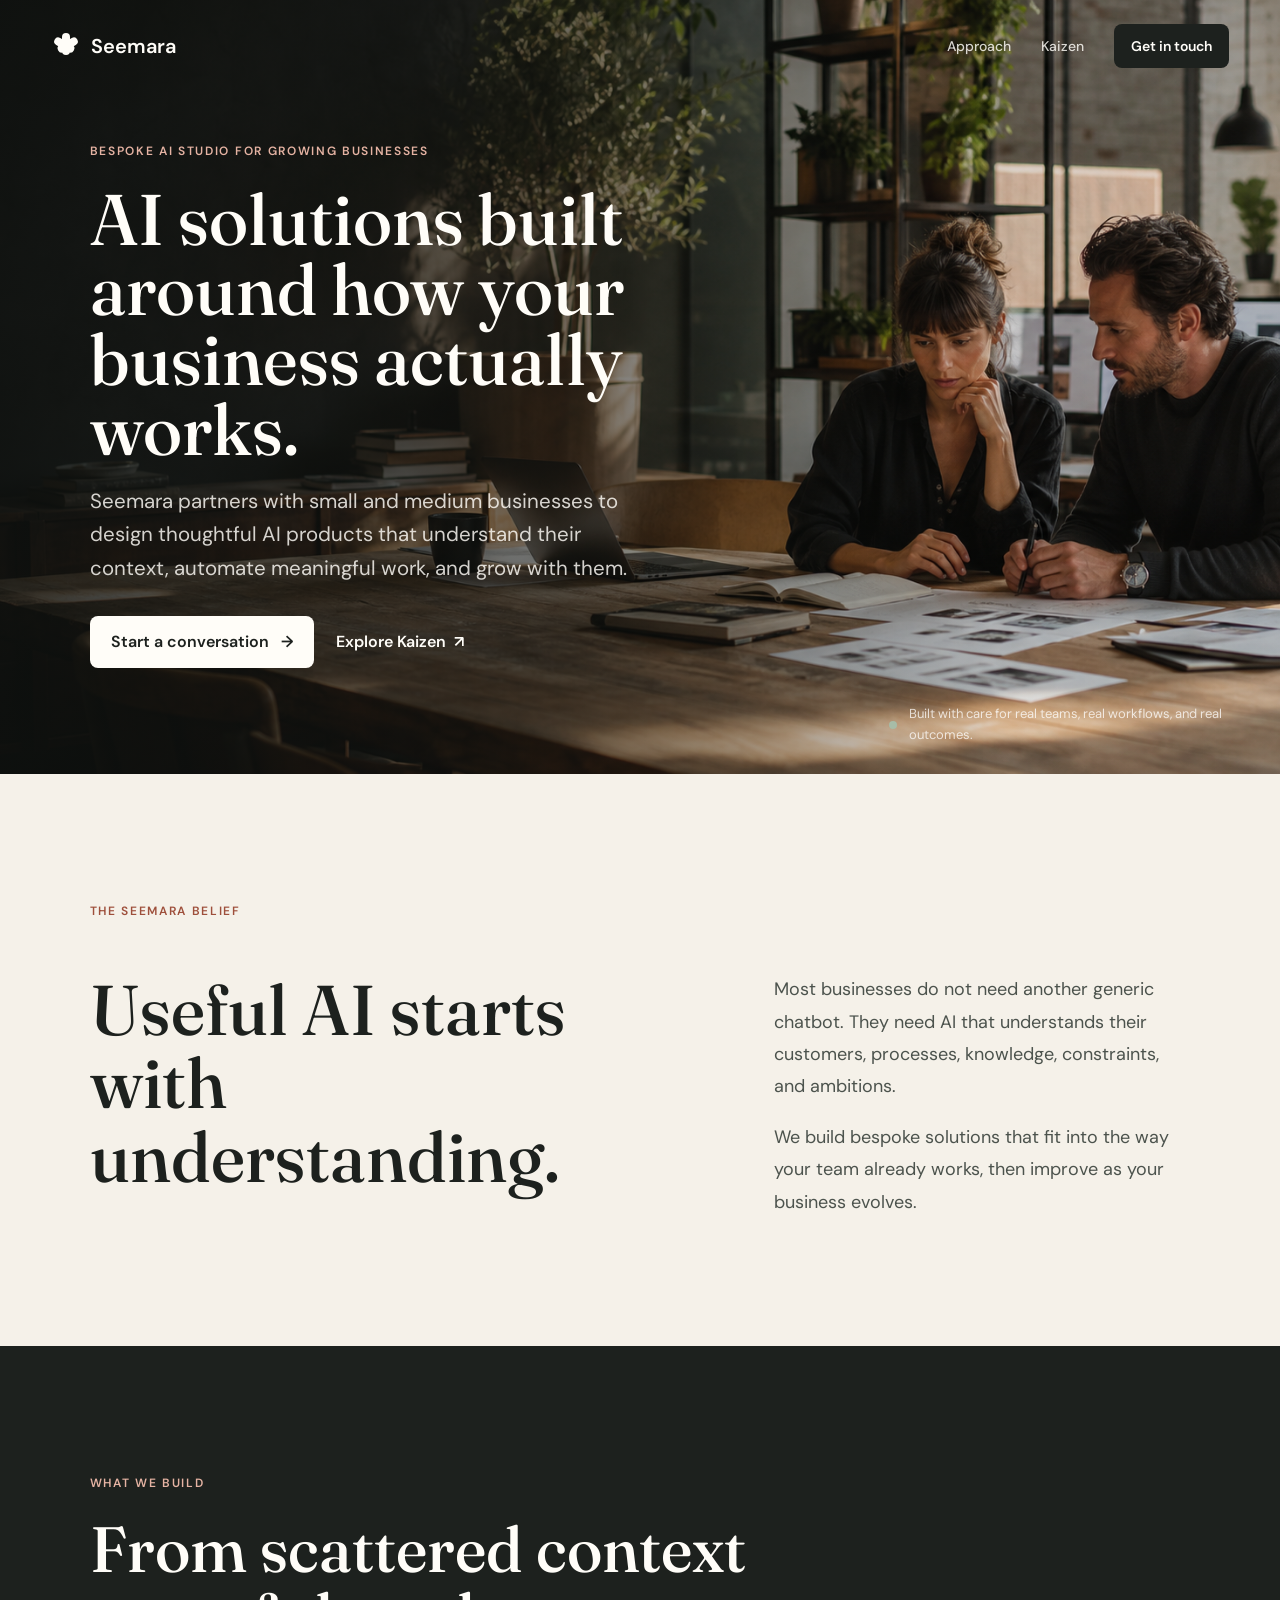
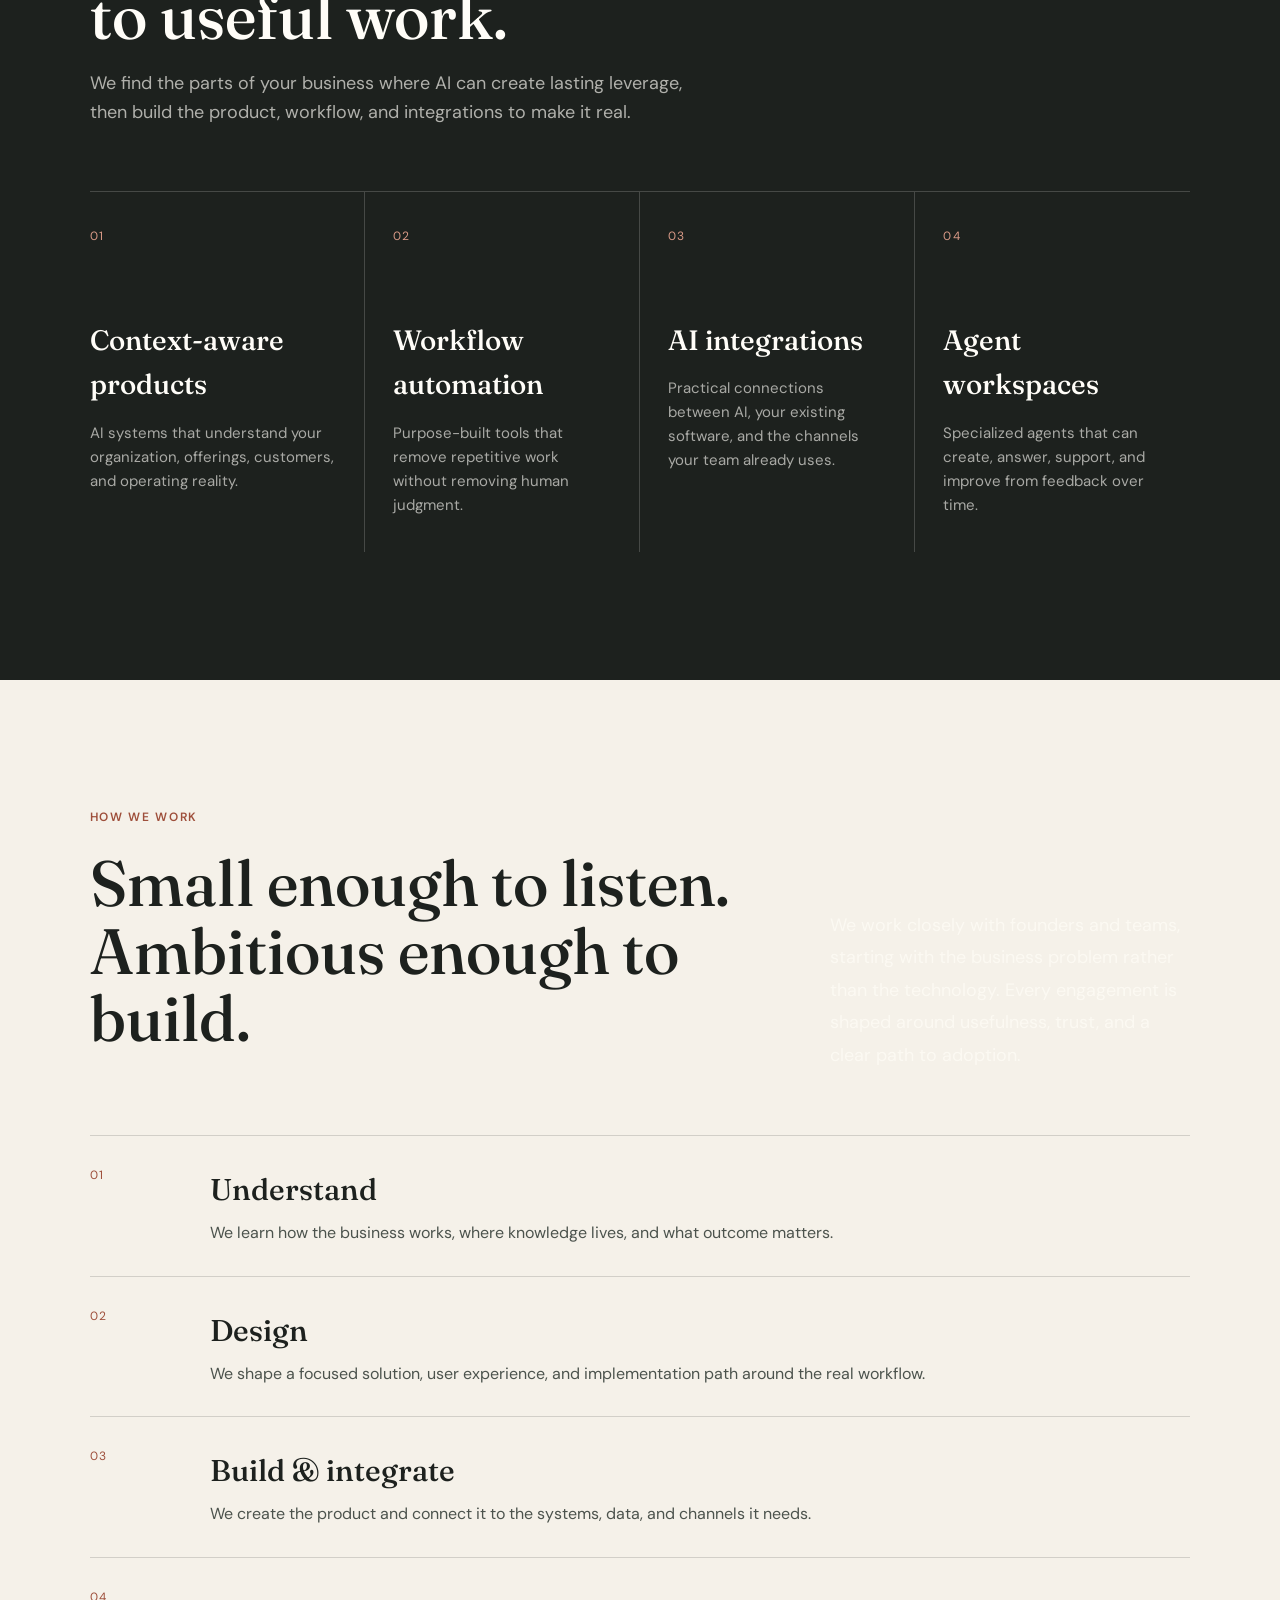
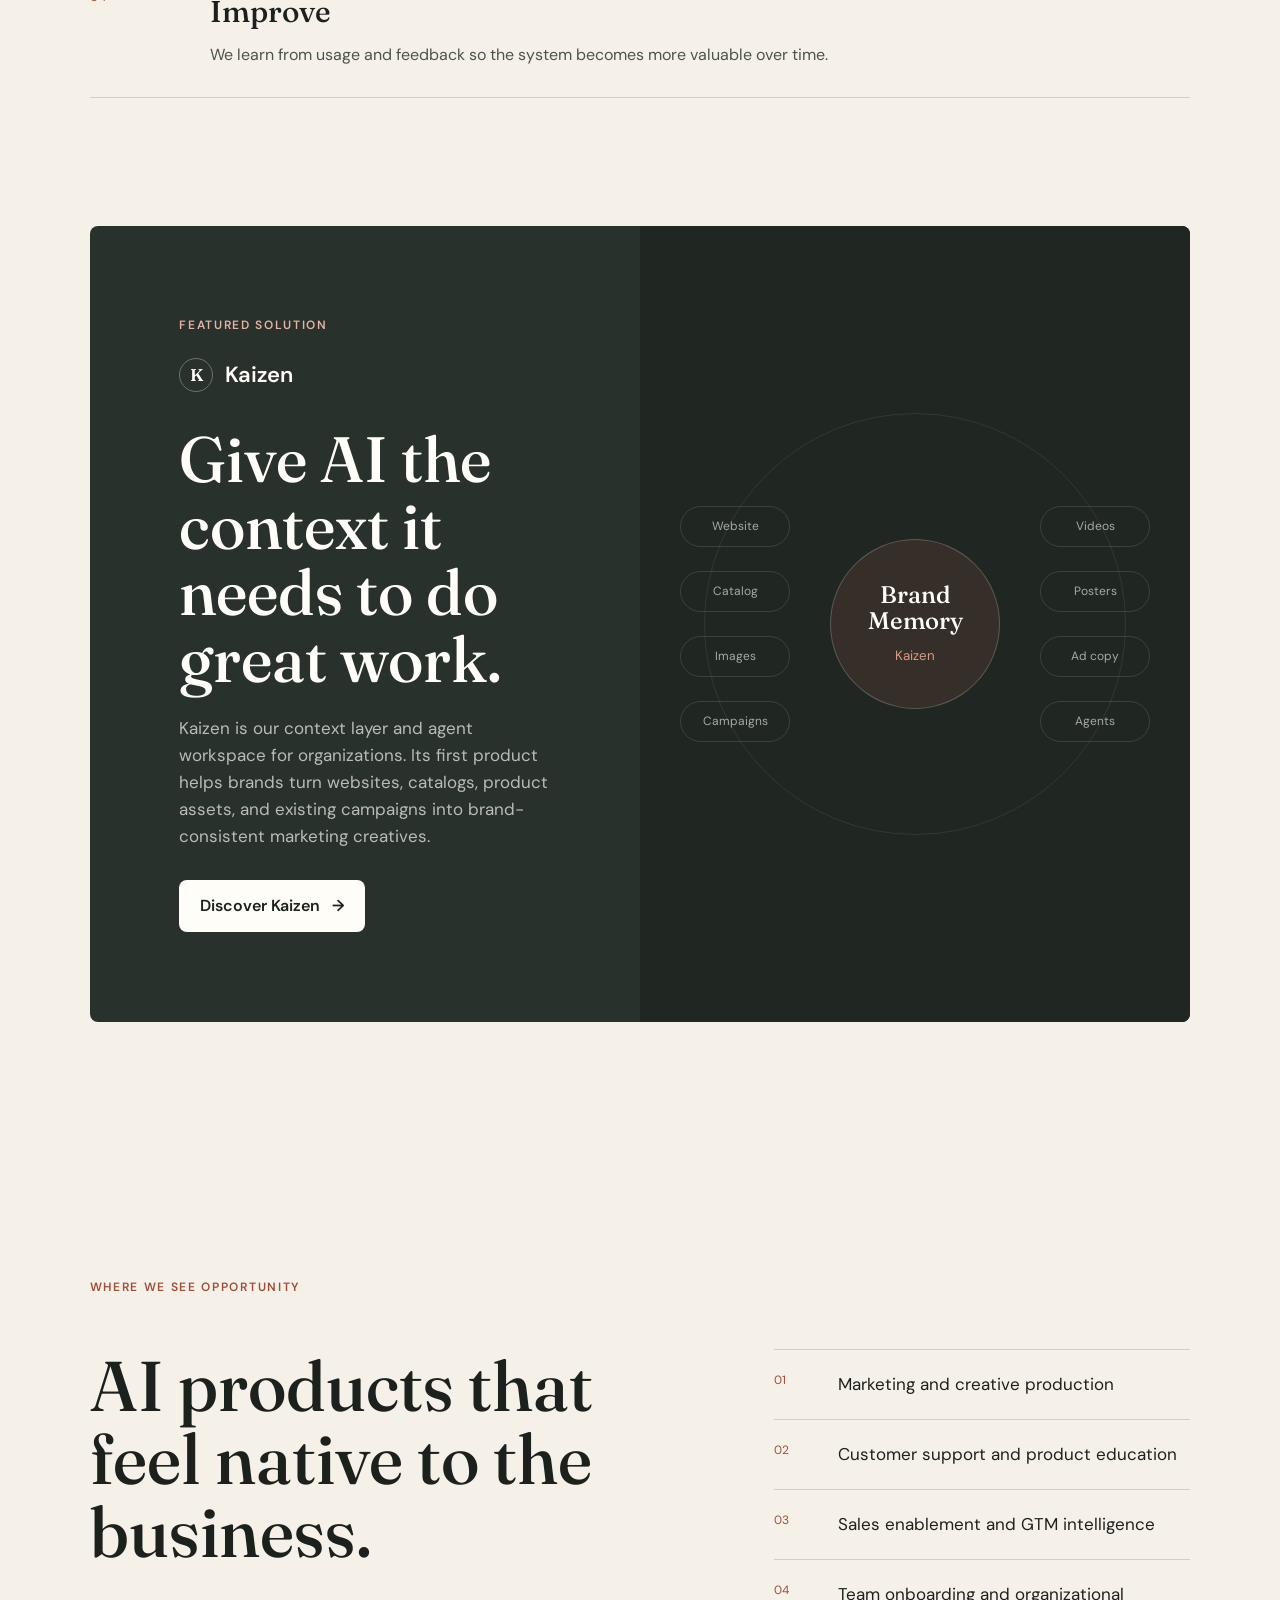
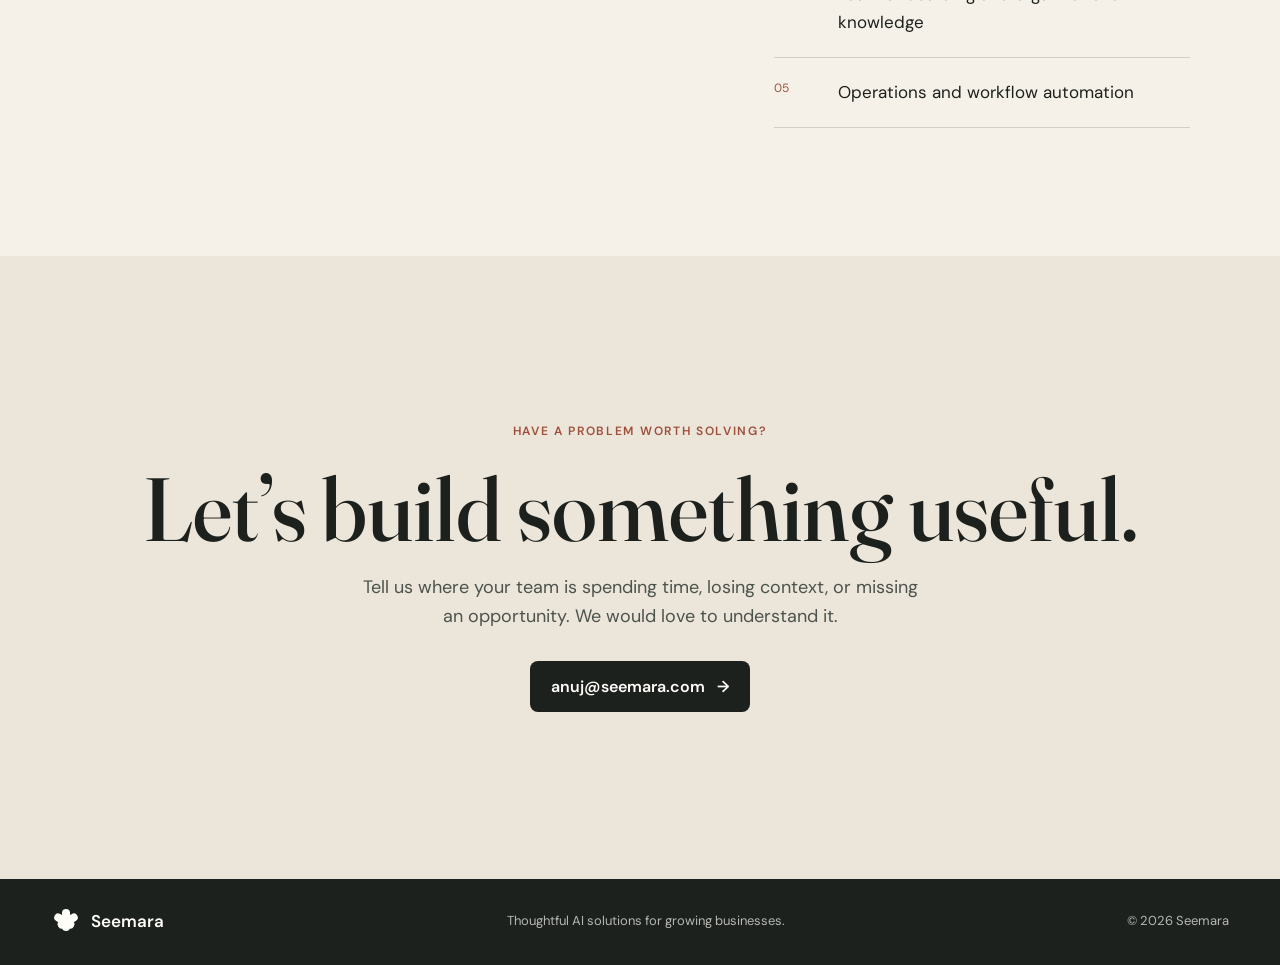
==== index.html @ bdb12396 "Launch Seemara marketing website" ====
<!doctype html>
<html lang="en">
  <head>
    <meta charset="UTF-8" />
    <meta name="viewport" content="width=device-width, initial-scale=1.0" />
    <meta name="description" content="Seemara builds bespoke AI solutions for small and medium businesses, designed around how your business actually works." />
    <title>Seemara | Bespoke AI solutions for growing businesses</title>
    <link rel="preconnect" href="https://fonts.googleapis.com" />
    <link rel="preconnect" href="https://fonts.gstatic.com" crossorigin />
    <link href="https://fonts.googleapis.com/css2?family=DM+Sans:opsz,wght@9..40,400;9..40,500;9..40,600&family=Fraunces:opsz,wght@9..144,500;9..144,600&display=swap" rel="stylesheet" />
    <link rel="stylesheet" href="./styles.css" />
  </head>
  <body>
    <a class="skip-link" href="#main">Skip to content</a>
    <header class="site-header">
      <a class="brand" href="./index.html" aria-label="Seemara home">
        <span class="brand-mark" aria-hidden="true"><span></span><span></span><span></span></span>
        <span>Seemara</span>
      </a>
      <nav class="nav-links" aria-label="Primary navigation">
        <a href="#approach">Approach</a>
        <a href="./kaizen.html">Kaizen</a>
        <a class="button button-small button-dark" href="mailto:anuj@seemara.com">Get in touch</a>
      </nav>
      <button class="menu-button" type="button" aria-label="Open navigation" aria-expanded="false">
        <span></span><span></span>
      </button>
    </header>

    <main id="main">
      <section class="hero hero-home">
        <img class="hero-image" src="./assets/seemara-studio-hero.png" alt="A warm creative technology studio where founders collaborate on business solutions" width="1536" height="1024" />
        <div class="hero-shade"></div>
        <div class="hero-content">
          <p class="eyebrow light">Bespoke AI studio for growing businesses</p>
          <h1>AI solutions built around how your business actually works.</h1>
          <p class="hero-copy">Seemara partners with small and medium businesses to design thoughtful AI products that understand their context, automate meaningful work, and grow with them.</p>
          <div class="hero-actions">
            <a class="button button-light" href="mailto:anuj@seemara.com">Start a conversation <span aria-hidden="true">→</span></a>
            <a class="text-link light" href="./kaizen.html">Explore Kaizen <span aria-hidden="true">↗</span></a>
          </div>
        </div>
        <div class="hero-note">
          <span class="note-dot"></span>
          Built with care for real teams, real workflows, and real outcomes.
        </div>
      </section>

      <section class="intro section">
        <div class="section-label">The Seemara belief</div>
        <div class="intro-grid">
          <h2>Useful AI starts with understanding.</h2>
          <div class="prose">
            <p>Most businesses do not need another generic chatbot. They need AI that understands their customers, processes, knowledge, constraints, and ambitions.</p>
            <p>We build bespoke solutions that fit into the way your team already works, then improve as your business evolves.</p>
          </div>
        </div>
      </section>

      <section class="dark-band section">
        <div class="section-heading">
          <p class="eyebrow light">What we build</p>
          <h2>From scattered context to useful work.</h2>
          <p>We find the parts of your business where AI can create lasting leverage, then build the product, workflow, and integrations to make it real.</p>
        </div>
        <div class="capability-grid">
          <article class="capability">
            <span class="capability-number">01</span>
            <h3>Context-aware products</h3>
            <p>AI systems that understand your organization, offerings, customers, and operating reality.</p>
          </article>
          <article class="capability">
            <span class="capability-number">02</span>
            <h3>Workflow automation</h3>
            <p>Purpose-built tools that remove repetitive work without removing human judgment.</p>
          </article>
          <article class="capability">
            <span class="capability-number">03</span>
            <h3>AI integrations</h3>
            <p>Practical connections between AI, your existing software, and the channels your team already uses.</p>
          </article>
          <article class="capability">
            <span class="capability-number">04</span>
            <h3>Agent workspaces</h3>
            <p>Specialized agents that can create, answer, support, and improve from feedback over time.</p>
          </article>
        </div>
      </section>

      <section id="approach" class="section process-section">
        <div class="section-heading split-heading">
          <div>
            <p class="eyebrow">How we work</p>
            <h2>Small enough to listen.<br />Ambitious enough to build.</h2>
          </div>
          <p>We work closely with founders and teams, starting with the business problem rather than the technology. Every engagement is shaped around usefulness, trust, and a clear path to adoption.</p>
        </div>
        <ol class="process-list">
          <li><span>01</span><div><h3>Understand</h3><p>We learn how the business works, where knowledge lives, and what outcome matters.</p></div></li>
          <li><span>02</span><div><h3>Design</h3><p>We shape a focused solution, user experience, and implementation path around the real workflow.</p></div></li>
          <li><span>03</span><div><h3>Build & integrate</h3><p>We create the product and connect it to the systems, data, and channels it needs.</p></div></li>
          <li><span>04</span><div><h3>Improve</h3><p>We learn from usage and feedback so the system becomes more valuable over time.</p></div></li>
        </ol>
      </section>

      <section class="kaizen-feature section">
        <div class="kaizen-panel">
          <div class="kaizen-copy">
            <p class="eyebrow light">Featured solution</p>
            <div class="kaizen-wordmark"><span class="kaizen-symbol">K</span> Kaizen</div>
            <h2>Give AI the context it needs to do great work.</h2>
            <p>Kaizen is our context layer and agent workspace for organizations. Its first product helps brands turn websites, catalogs, product assets, and existing campaigns into brand-consistent marketing creatives.</p>
            <a class="button button-light" href="./kaizen.html">Discover Kaizen <span aria-hidden="true">→</span></a>
          </div>
          <div class="context-visual" aria-label="Diagram showing Kaizen turning business context into useful agent outputs">
            <div class="context-column">
              <span>Website</span><span>Catalog</span><span>Images</span><span>Campaigns</span>
            </div>
            <div class="context-core"><strong>Brand<br />Memory</strong><small>Kaizen</small></div>
            <div class="context-column outputs">
              <span>Videos</span><span>Posters</span><span>Ad copy</span><span>Agents</span>
            </div>
          </div>
        </div>
      </section>

      <section class="section future-section">
        <div class="section-label">Where we see opportunity</div>
        <div class="future-grid">
          <h2>AI products that feel native to the business.</h2>
          <div class="future-list">
            <div><span>01</span><p>Marketing and creative production</p></div>
            <div><span>02</span><p>Customer support and product education</p></div>
            <div><span>03</span><p>Sales enablement and GTM intelligence</p></div>
            <div><span>04</span><p>Team onboarding and organizational knowledge</p></div>
            <div><span>05</span><p>Operations and workflow automation</p></div>
          </div>
        </div>
      </section>

      <section class="contact-section">
        <p class="eyebrow">Have a problem worth solving?</p>
        <h2>Let’s build something useful.</h2>
        <p>Tell us where your team is spending time, losing context, or missing an opportunity. We would love to understand it.</p>
        <a class="button button-dark" href="mailto:anuj@seemara.com">anuj@seemara.com <span aria-hidden="true">→</span></a>
      </section>
    </main>

    <footer class="site-footer">
      <a class="brand" href="./index.html"><span class="brand-mark" aria-hidden="true"><span></span><span></span><span></span></span><span>Seemara</span></a>
      <p>Thoughtful AI solutions for growing businesses.</p>
      <p>© <span data-year></span> Seemara</p>
    </footer>
    <script src="./script.js"></script>
  </body>
</html>
---- styles.css ----
:root {
  --ink: #1d211e;
  --ink-soft: #4c534d;
  --paper: #f5f1e9;
  --paper-deep: #ece5da;
  --white: #fffdf8;
  --terracotta: #bd674f;
  --terracotta-dark: #9e4f3b;
  --sage: #839482;
  --sage-deep: #526652;
  --line: rgba(29, 33, 30, 0.16);
  --line-light: rgba(255, 253, 248, 0.18);
  --radius: 8px;
  --serif: "Fraunces", Georgia, serif;
  --sans: "DM Sans", Arial, sans-serif;
}

* { box-sizing: border-box; }
html { scroll-behavior: smooth; }
body { margin: 0; background: var(--paper); color: var(--ink); font-family: var(--sans); font-size: 16px; line-height: 1.6; }
a { color: inherit; text-decoration: none; }
img { display: block; max-width: 100%; }
button, a { touch-action: manipulation; }
:focus-visible { outline: 3px solid var(--terracotta); outline-offset: 4px; }
.skip-link { position: fixed; left: 16px; top: -60px; z-index: 1000; background: var(--white); padding: 12px 16px; border-radius: var(--radius); }
.skip-link:focus { top: 16px; }

.site-header { position: absolute; z-index: 20; top: 0; left: 0; right: 0; display: flex; align-items: center; justify-content: space-between; padding: 24px clamp(20px, 4vw, 64px); color: var(--white); }
.kaizen-page .site-header { position: relative; color: var(--ink); }
.brand { display: inline-flex; align-items: center; gap: 10px; font-size: 20px; font-weight: 600; letter-spacing: 0; }
.brand-mark { position: relative; display: inline-flex; width: 30px; height: 30px; align-items: center; justify-content: center; }
.brand-mark span { position: absolute; width: 8px; height: 22px; border-radius: 8px; background: currentColor; transform-origin: center; }
.brand-mark span:nth-child(1) { transform: rotate(0deg) translateY(-2px); }
.brand-mark span:nth-child(2) { transform: rotate(60deg) translateY(-2px); }
.brand-mark span:nth-child(3) { transform: rotate(-60deg) translateY(-2px); }
.nav-links { display: flex; align-items: center; gap: 30px; font-size: 14px; font-weight: 500; }
.nav-links > a:not(.button) { opacity: 0.82; transition: opacity 180ms ease; }
.nav-links > a:not(.button):hover, .nav-links .active { opacity: 1; }
.menu-button { display: none; width: 48px; height: 48px; border: 1px solid currentColor; background: transparent; color: inherit; border-radius: 50%; cursor: pointer; }
.menu-button span { display: block; width: 18px; height: 1px; margin: 5px auto; background: currentColor; }

.button { display: inline-flex; min-height: 48px; align-items: center; justify-content: center; gap: 12px; padding: 12px 20px; border: 1px solid transparent; border-radius: var(--radius); font-weight: 600; transition: transform 180ms ease, background 180ms ease, color 180ms ease; }
.button:hover { transform: translateY(-2px); }
.button-small { min-height: 44px; padding: 9px 16px; }
.button-dark { background: var(--ink); color: var(--white); }
.button-dark:hover { background: var(--terracotta-dark); }
.button-light { background: var(--white); color: var(--ink); }
.button-light:hover { background: var(--paper-deep); }
.text-link { display: inline-flex; min-height: 44px; align-items: center; gap: 8px; font-weight: 600; }
.text-link.light { color: var(--white); }

.hero { position: relative; min-height: 86dvh; overflow: hidden; color: var(--white); }
.hero-image, .hero-shade { position: absolute; inset: 0; width: 100%; height: 100%; object-fit: cover; }
.hero-shade { background: linear-gradient(90deg, rgba(14, 17, 15, 0.82) 0%, rgba(14, 17, 15, 0.56) 44%, rgba(14, 17, 15, 0.12) 78%); }
.hero-content { position: relative; z-index: 2; display: flex; min-height: 86dvh; max-width: 720px; flex-direction: column; justify-content: center; padding: 108px clamp(20px, 7vw, 112px) 72px; }
.eyebrow { margin: 0 0 22px; color: var(--terracotta-dark); font-size: 12px; font-weight: 600; letter-spacing: 0.14em; text-transform: uppercase; }
.eyebrow.light { color: #e5b3a3; }
h1, h2, h3, p { margin-top: 0; }
h1, h2 { font-family: var(--serif); font-weight: 500; letter-spacing: 0; }
.hero h1 { max-width: 660px; margin-bottom: 20px; font-size: clamp(52px, 5.6vw, 74px); line-height: 0.98; }
.hero-copy { max-width: 620px; margin-bottom: 30px; color: rgba(255, 253, 248, 0.82); font-size: clamp(17px, 1.6vw, 21px); line-height: 1.65; }
.hero-actions { display: flex; flex-wrap: wrap; align-items: center; gap: 22px; }
.hero-note { position: absolute; z-index: 3; right: clamp(20px, 4vw, 64px); bottom: 28px; display: flex; max-width: 340px; align-items: center; gap: 12px; color: rgba(255,255,255,.75); font-size: 13px; }
.note-dot { width: 8px; height: 8px; flex: 0 0 8px; border-radius: 50%; background: #a7bca7; }

.section { padding: clamp(80px, 10vw, 150px) clamp(20px, 7vw, 112px); }
.section-label { margin-bottom: 52px; color: var(--terracotta-dark); font-size: 12px; font-weight: 600; letter-spacing: .14em; text-transform: uppercase; }
.intro-grid, .problem-grid, .future-grid, .outputs-grid { display: grid; grid-template-columns: minmax(0, 1.05fr) minmax(320px, .75fr); gap: clamp(48px, 8vw, 140px); }
.intro h2, .problem-grid h2, .future-grid h2, .outputs-grid h2 { margin-bottom: 0; font-size: clamp(42px, 5.5vw, 78px); line-height: 1.04; }
.prose { max-width: 570px; color: var(--ink-soft); font-size: 18px; line-height: 1.8; }
.prose p:last-child { margin-bottom: 0; }

.dark-band { background: var(--ink); color: var(--white); }
.section-heading { max-width: 720px; margin-bottom: 64px; }
.section-heading h2 { margin-bottom: 20px; font-size: clamp(42px, 5vw, 72px); line-height: 1.05; }
.section-heading > p:last-child { max-width: 620px; color: rgba(255,253,248,.65); font-size: 18px; }
.capability-grid { display: grid; grid-template-columns: repeat(4, 1fr); border-top: 1px solid var(--line-light); }
.capability { min-height: 260px; padding: 30px 28px 20px 0; border-right: 1px solid var(--line-light); }
.capability:not(:first-child) { padding-left: 28px; }
.capability:last-child { border-right: 0; }
.capability-number, .card-label { color: #d99a87; font-size: 12px; letter-spacing: .12em; }
.capability h3 { margin: 70px 0 14px; font-family: var(--serif); font-size: 28px; font-weight: 500; }
.capability p { color: rgba(255,253,248,.62); font-size: 15px; }

.split-heading { display: grid; max-width: none; grid-template-columns: 1.1fr .6fr; gap: 80px; align-items: end; }
.split-heading > p { margin: 0; color: var(--ink-soft); font-size: 17px; line-height: 1.8; }
.process-list { margin: 0; padding: 0; list-style: none; border-top: 1px solid var(--line); }
.process-list li { display: grid; grid-template-columns: 100px 1fr; gap: 20px; padding: 30px 0; border-bottom: 1px solid var(--line); }
.process-list li > span { color: var(--terracotta-dark); font-size: 12px; letter-spacing: .12em; }
.process-list h3 { margin-bottom: 6px; font-family: var(--serif); font-size: 30px; font-weight: 500; }
.process-list p { margin: 0; color: var(--ink-soft); }

.kaizen-feature { padding-top: 0; }
.kaizen-panel { display: grid; min-height: 620px; grid-template-columns: 1fr 1fr; overflow: hidden; border-radius: var(--radius); background: #29312d; color: var(--white); }
.kaizen-copy { display: flex; flex-direction: column; align-items: flex-start; justify-content: center; padding: clamp(44px, 7vw, 100px); }
.kaizen-wordmark { display: flex; align-items: center; gap: 12px; margin-bottom: 34px; font-size: 22px; font-weight: 600; }
.kaizen-symbol { display: inline-flex; width: 34px; height: 34px; align-items: center; justify-content: center; border: 1px solid rgba(255,255,255,.3); border-radius: 50%; font-family: var(--serif); font-size: 17px; }
.kaizen-symbol.large { width: 66px; height: 66px; border-color: rgba(29,33,30,.25); font-size: 32px; }
.kaizen-copy h2 { margin-bottom: 22px; font-size: clamp(42px, 5vw, 70px); line-height: 1.04; }
.kaizen-copy p:not(.eyebrow) { margin-bottom: 30px; color: rgba(255,253,248,.68); font-size: 17px; }
.context-visual { position: relative; display: flex; align-items: center; justify-content: space-evenly; overflow: hidden; background: #202723; }
.context-visual::before { position: absolute; width: 420px; height: 420px; border: 1px solid rgba(255,255,255,.08); border-radius: 50%; content: ""; }
.context-column { z-index: 1; display: grid; gap: 24px; }
.context-column span { min-width: 110px; padding: 10px 14px; border: 1px solid rgba(255,255,255,.12); border-radius: 999px; color: rgba(255,255,255,.6); font-size: 12px; text-align: center; }
.context-core { z-index: 1; display: flex; width: 170px; height: 170px; flex-direction: column; align-items: center; justify-content: center; border: 1px solid rgba(255,255,255,.2); border-radius: 50%; background: rgba(189,103,79,.14); text-align: center; }
.context-core strong { font-family: var(--serif); font-size: 24px; font-weight: 500; line-height: 1.1; }
.context-core small { margin-top: 10px; color: #d99a87; }

.future-list { border-top: 1px solid var(--line); }
.future-list div { display: grid; grid-template-columns: 50px 1fr; gap: 14px; padding: 21px 0; border-bottom: 1px solid var(--line); }
.future-list span { color: var(--terracotta-dark); font-size: 12px; }
.future-list p { margin: 0; font-size: 17px; }
.contact-section { padding: clamp(100px, 13vw, 190px) 20px; background: var(--paper-deep); text-align: center; }
.contact-section h2 { margin-bottom: 20px; font-size: clamp(48px, 7vw, 96px); line-height: 1; }
.contact-section p:not(.eyebrow) { max-width: 560px; margin: 0 auto 30px; color: var(--ink-soft); font-size: 18px; }
.site-footer { display: flex; align-items: center; justify-content: space-between; gap: 20px; padding: 28px clamp(20px, 4vw, 64px); background: var(--ink); color: rgba(255,253,248,.68); font-size: 13px; }
.site-footer p { margin: 0; }
.site-footer .brand { color: var(--white); font-size: 17px; }

.kaizen-hero { display: grid; min-height: 650px; grid-template-columns: 1fr 1fr; align-items: center; gap: 50px; padding-top: 58px; padding-bottom: 78px; }
.kaizen-hero-copy { max-width: 700px; }
.kaizen-title { display: flex; align-items: center; gap: 18px; margin-bottom: 30px; }
.kaizen-title h1 { margin: 0; color: var(--ink); font-family: var(--sans); font-size: 26px; font-weight: 600; }
.kaizen-hero h2 { margin-bottom: 24px; font-size: clamp(54px, 5.5vw, 78px); line-height: .98; }
.kaizen-hero-copy > p:not(.eyebrow) { max-width: 620px; margin-bottom: 30px; color: var(--ink-soft); font-size: 19px; line-height: 1.75; }
.memory-stage { position: relative; min-height: 500px; border: 1px solid var(--line); border-radius: 50%; }
.memory-stage::before, .memory-stage::after { position: absolute; inset: 14%; border: 1px solid var(--line); border-radius: 50%; content: ""; }
.memory-stage::after { inset: 31%; }
.memory-center { position: absolute; z-index: 2; top: 50%; left: 50%; display: flex; width: 190px; height: 190px; flex-direction: column; align-items: center; justify-content: center; gap: 14px; border-radius: 50%; background: var(--ink); color: var(--white); text-align: center; transform: translate(-50%, -50%); }
.memory-center .kaizen-symbol { border-color: rgba(255,255,255,.3); }
.memory-center strong { font-family: var(--serif); font-size: 25px; font-weight: 500; line-height: 1.1; }
.memory-node { position: absolute; z-index: 3; padding: 9px 14px; border: 1px solid var(--line); border-radius: 999px; background: var(--paper); color: var(--ink-soft); font-size: 13px; }
.node-one { top: 8%; left: 42%; }.node-two { top: 25%; right: 5%; }.node-three { right: 8%; bottom: 22%; }.node-four { bottom: 7%; left: 40%; }.node-five { bottom: 23%; left: 3%; }.node-six { top: 25%; left: 5%; }
.problem-band, .mac-section { background: var(--ink); color: var(--white); }
.light-prose { color: rgba(255,253,248,.67); }
.memory-section .section-heading > p:last-child { color: var(--ink-soft); }
.input-marquee { display: flex; flex-wrap: wrap; gap: 10px; margin-bottom: 48px; }
.input-marquee span, .beyond-list span { padding: 9px 14px; border: 1px solid var(--line); border-radius: 999px; color: var(--ink-soft); font-size: 13px; }
.memory-grid { display: grid; grid-template-columns: repeat(3, 1fr); gap: 16px; }
.memory-grid article { min-height: 310px; padding: 32px; border: 1px solid var(--line); border-radius: var(--radius); background: var(--white); }
.memory-grid h3 { margin: 100px 0 14px; font-family: var(--serif); font-size: 32px; font-weight: 500; }
.memory-grid p { color: var(--ink-soft); }
.mac-heading { max-width: 820px; margin-bottom: 70px; }
.mac-heading h2 { margin-bottom: 22px; font-size: clamp(48px, 6vw, 86px); line-height: 1; }
.mac-heading > p:last-child { max-width: 650px; color: rgba(255,253,248,.65); font-size: 18px; }
.mac-flow { display: grid; grid-template-columns: repeat(4, 1fr); border-top: 1px solid var(--line-light); }
.mac-flow > div { min-height: 260px; padding: 28px 26px 10px 0; border-right: 1px solid var(--line-light); }
.mac-flow > div:not(:first-child) { padding-left: 26px; }
.mac-flow > div:last-child { border-right: 0; }
.mac-flow span { color: #d99a87; font-size: 12px; }
.mac-flow strong { display: block; margin: 72px 0 12px; font-family: var(--serif); font-size: 27px; font-weight: 500; line-height: 1.1; }
.mac-flow p { color: rgba(255,253,248,.58); font-size: 14px; }
.output-list { border-top: 1px solid var(--line); }
.output-list div { display: flex; justify-content: space-between; gap: 20px; padding: 22px 0; border-bottom: 1px solid var(--line); }
.output-list span { font-size: 17px; }
.output-list small { color: var(--ink-soft); text-align: right; }
.beyond-section { text-align: center; }
.beyond-section h2 { margin-bottom: 24px; font-size: clamp(52px, 7vw, 94px); line-height: .98; }
.beyond-section > p:not(.eyebrow) { max-width: 680px; margin: 0 auto 34px; color: var(--ink-soft); font-size: 18px; }
.beyond-list { display: flex; flex-wrap: wrap; justify-content: center; gap: 10px; }

@media (max-width: 900px) {
  .nav-links { display: none; position: absolute; top: 78px; left: 20px; right: 20px; flex-direction: column; align-items: stretch; gap: 6px; padding: 16px; border-radius: var(--radius); background: var(--white); color: var(--ink); box-shadow: 0 18px 50px rgba(0,0,0,.18); }
  .nav-links.open { display: flex; }
  .nav-links a { min-height: 48px; padding: 12px; }
  .menu-button { display: block; }
  .intro-grid, .problem-grid, .future-grid, .outputs-grid, .split-heading, .kaizen-panel, .kaizen-hero { grid-template-columns: 1fr; }
  .capability-grid, .mac-flow { grid-template-columns: repeat(2, 1fr); }
  .capability:nth-child(2), .mac-flow > div:nth-child(2) { border-right: 0; }
  .capability:nth-child(-n+2), .mac-flow > div:nth-child(-n+2) { border-bottom: 1px solid var(--line-light); }
  .memory-grid { grid-template-columns: 1fr; }
  .memory-grid article { min-height: 240px; }
  .memory-grid h3 { margin-top: 60px; }
  .memory-stage { min-height: 480px; }
  .site-footer { flex-wrap: wrap; }
}

@media (max-width: 620px) {
  .site-header { padding: 18px 20px; }
  .hero, .hero-content { min-height: 88dvh; }
  .hero-content { padding: 120px 20px 120px; }
  .hero h1 { font-size: 52px; }
  .hero-shade { background: linear-gradient(90deg, rgba(14,17,15,.88), rgba(14,17,15,.52)); }
  .hero-note { left: 20px; right: 20px; }
  .section { padding: 76px 20px; }
  .section-label { margin-bottom: 34px; }
  .intro h2, .problem-grid h2, .future-grid h2, .outputs-grid h2, .section-heading h2 { font-size: 42px; }
  .capability-grid, .mac-flow { grid-template-columns: 1fr; }
  .capability, .capability:not(:first-child), .mac-flow > div, .mac-flow > div:not(:first-child) { min-height: auto; padding: 26px 0; border-right: 0; border-bottom: 1px solid var(--line-light); }
  .capability h3, .mac-flow strong { margin-top: 42px; }
  .kaizen-feature { padding-top: 0; }
  .kaizen-panel { min-height: 0; }
  .kaizen-copy { padding: 44px 24px; }
  .context-visual { min-height: 420px; }
  .context-core { width: 135px; height: 135px; }
  .context-column span { min-width: 82px; padding: 8px; font-size: 11px; }
  .site-footer { display: grid; }
  .kaizen-hero { padding-top: 70px; }
  .kaizen-hero h2 { font-size: 54px; }
  .memory-stage { min-height: 360px; }
  .memory-center { width: 150px; height: 150px; }
  .memory-center strong { font-size: 21px; }
  .memory-node { padding: 7px 10px; font-size: 11px; }
  .node-one { top: 5%; }.node-two { right: 0; }.node-three { right: 0; }.node-five { left: 0; }.node-six { left: 0; }
  .output-list div { flex-direction: column; gap: 4px; }
  .output-list small { text-align: left; }
}

@media (prefers-reduced-motion: reduce) {
  html { scroll-behavior: auto; }
  *, *::before, *::after { transition-duration: 0.01ms !important; animation-duration: 0.01ms !important; }
}
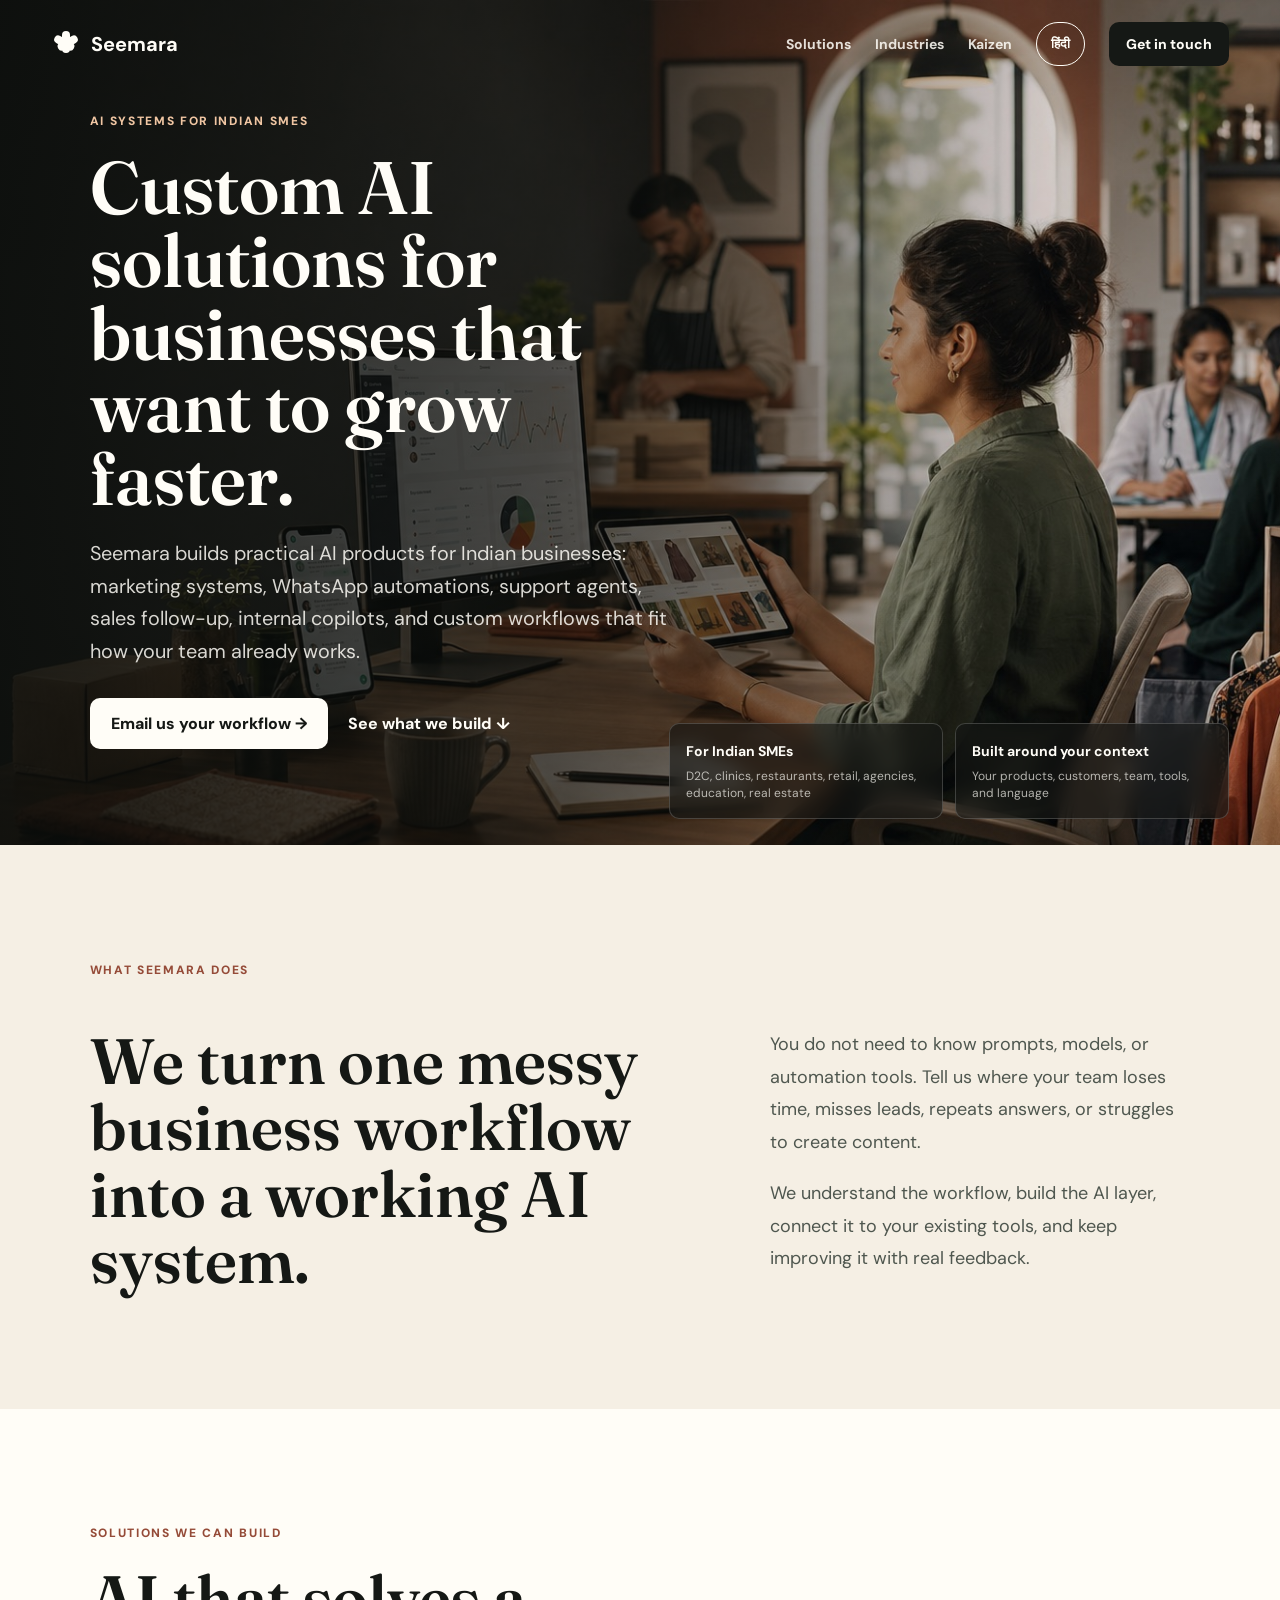
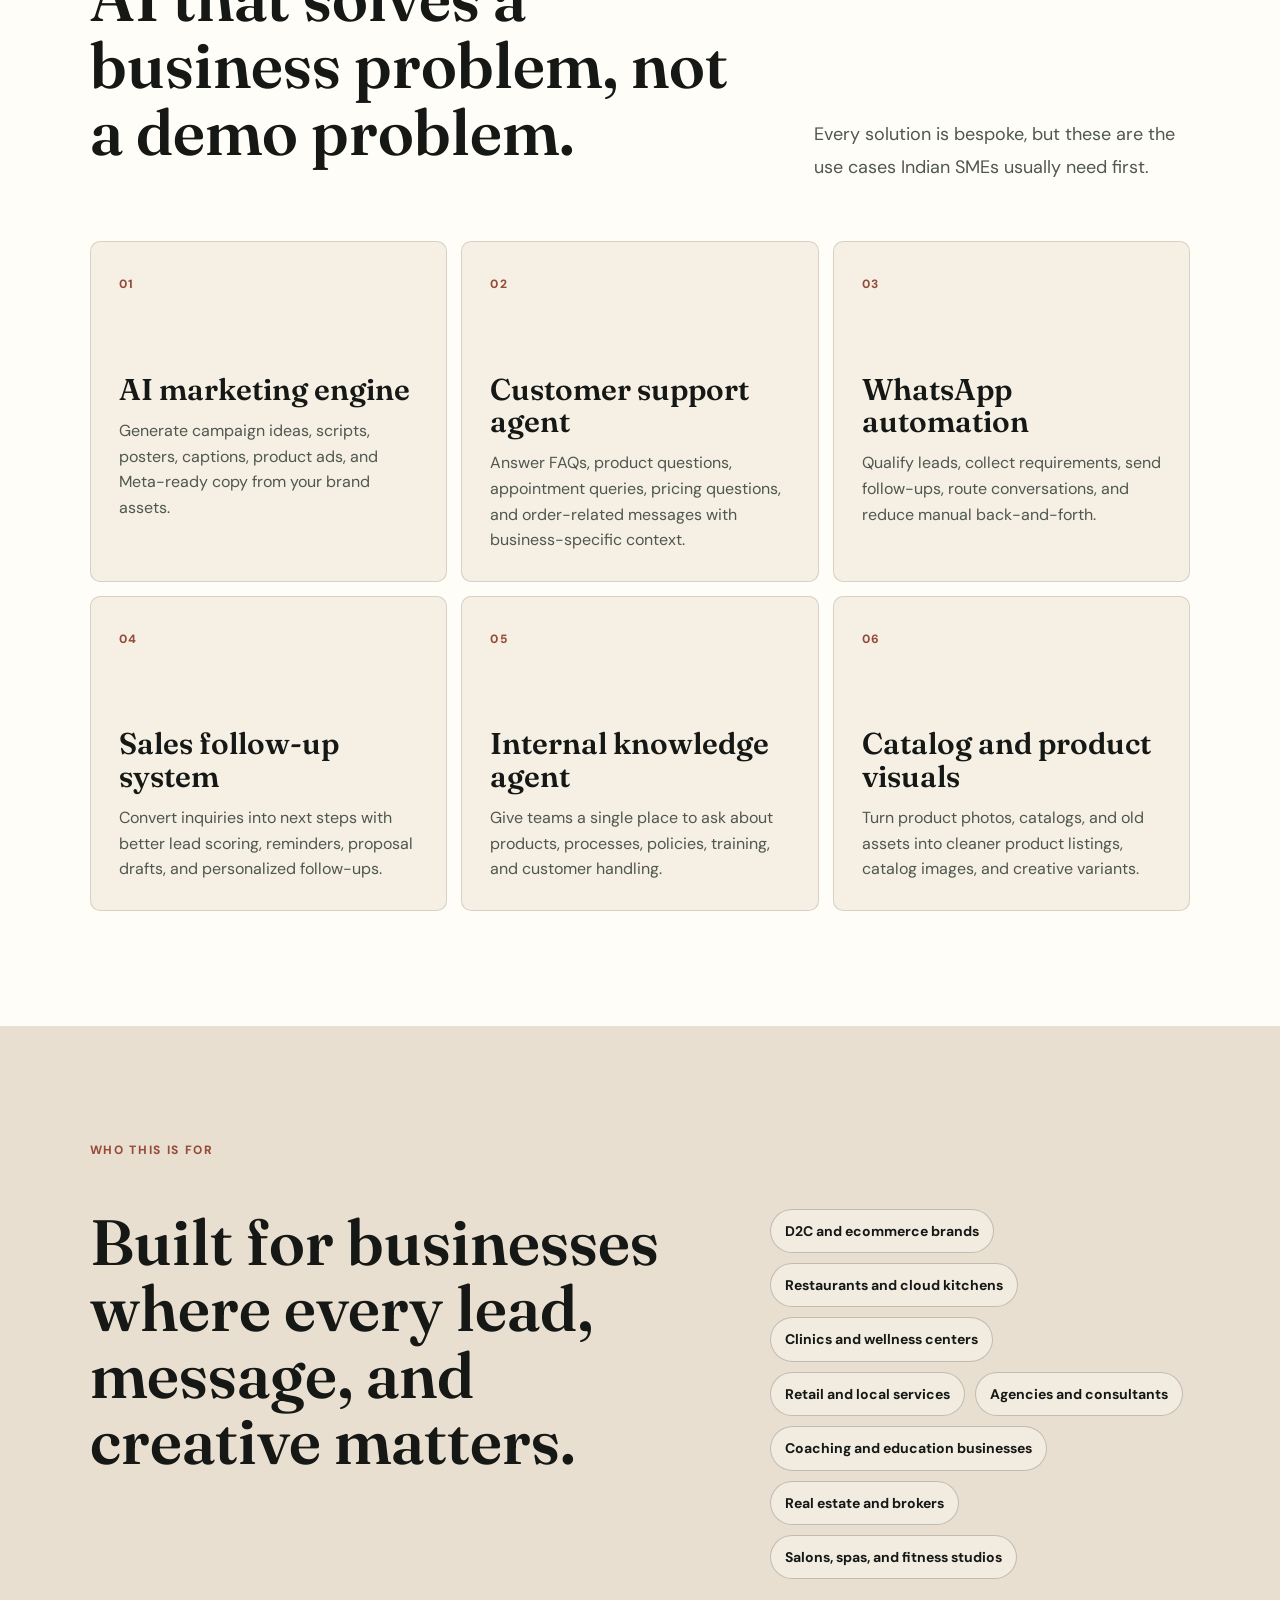
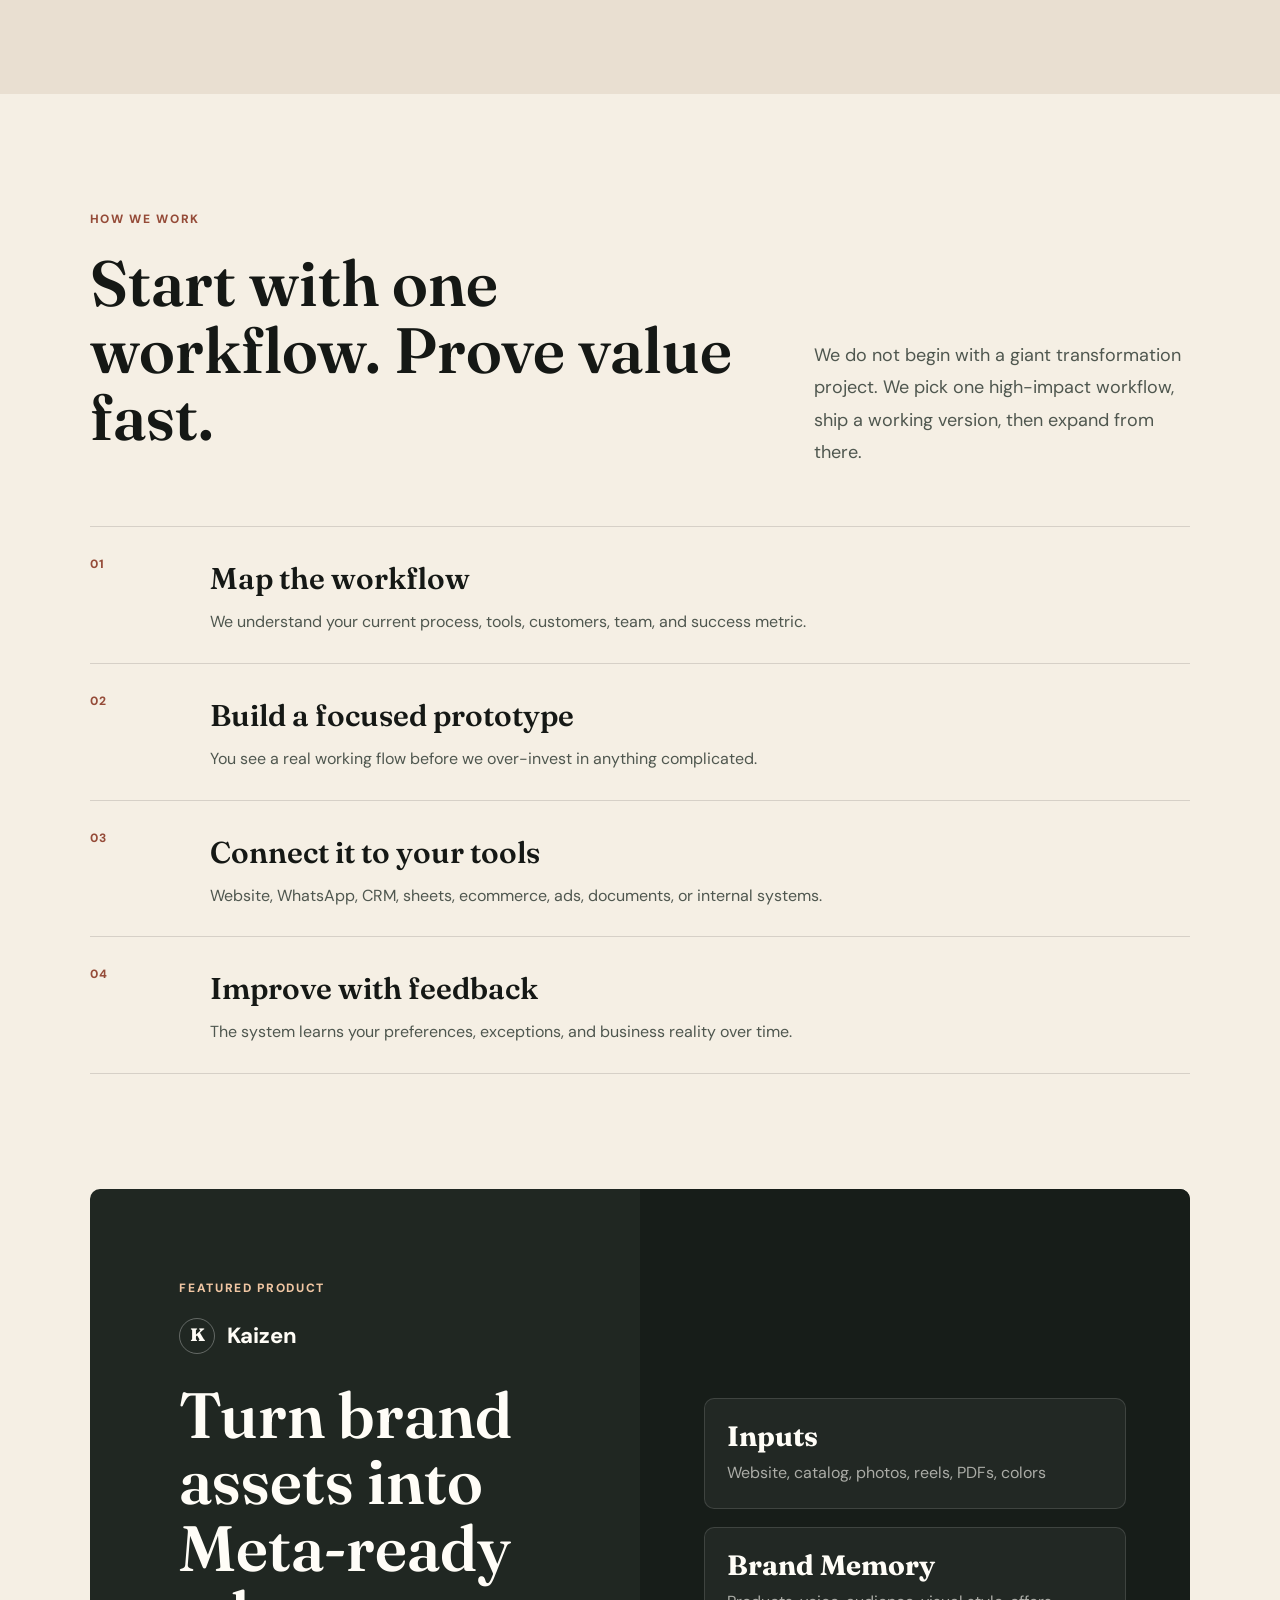
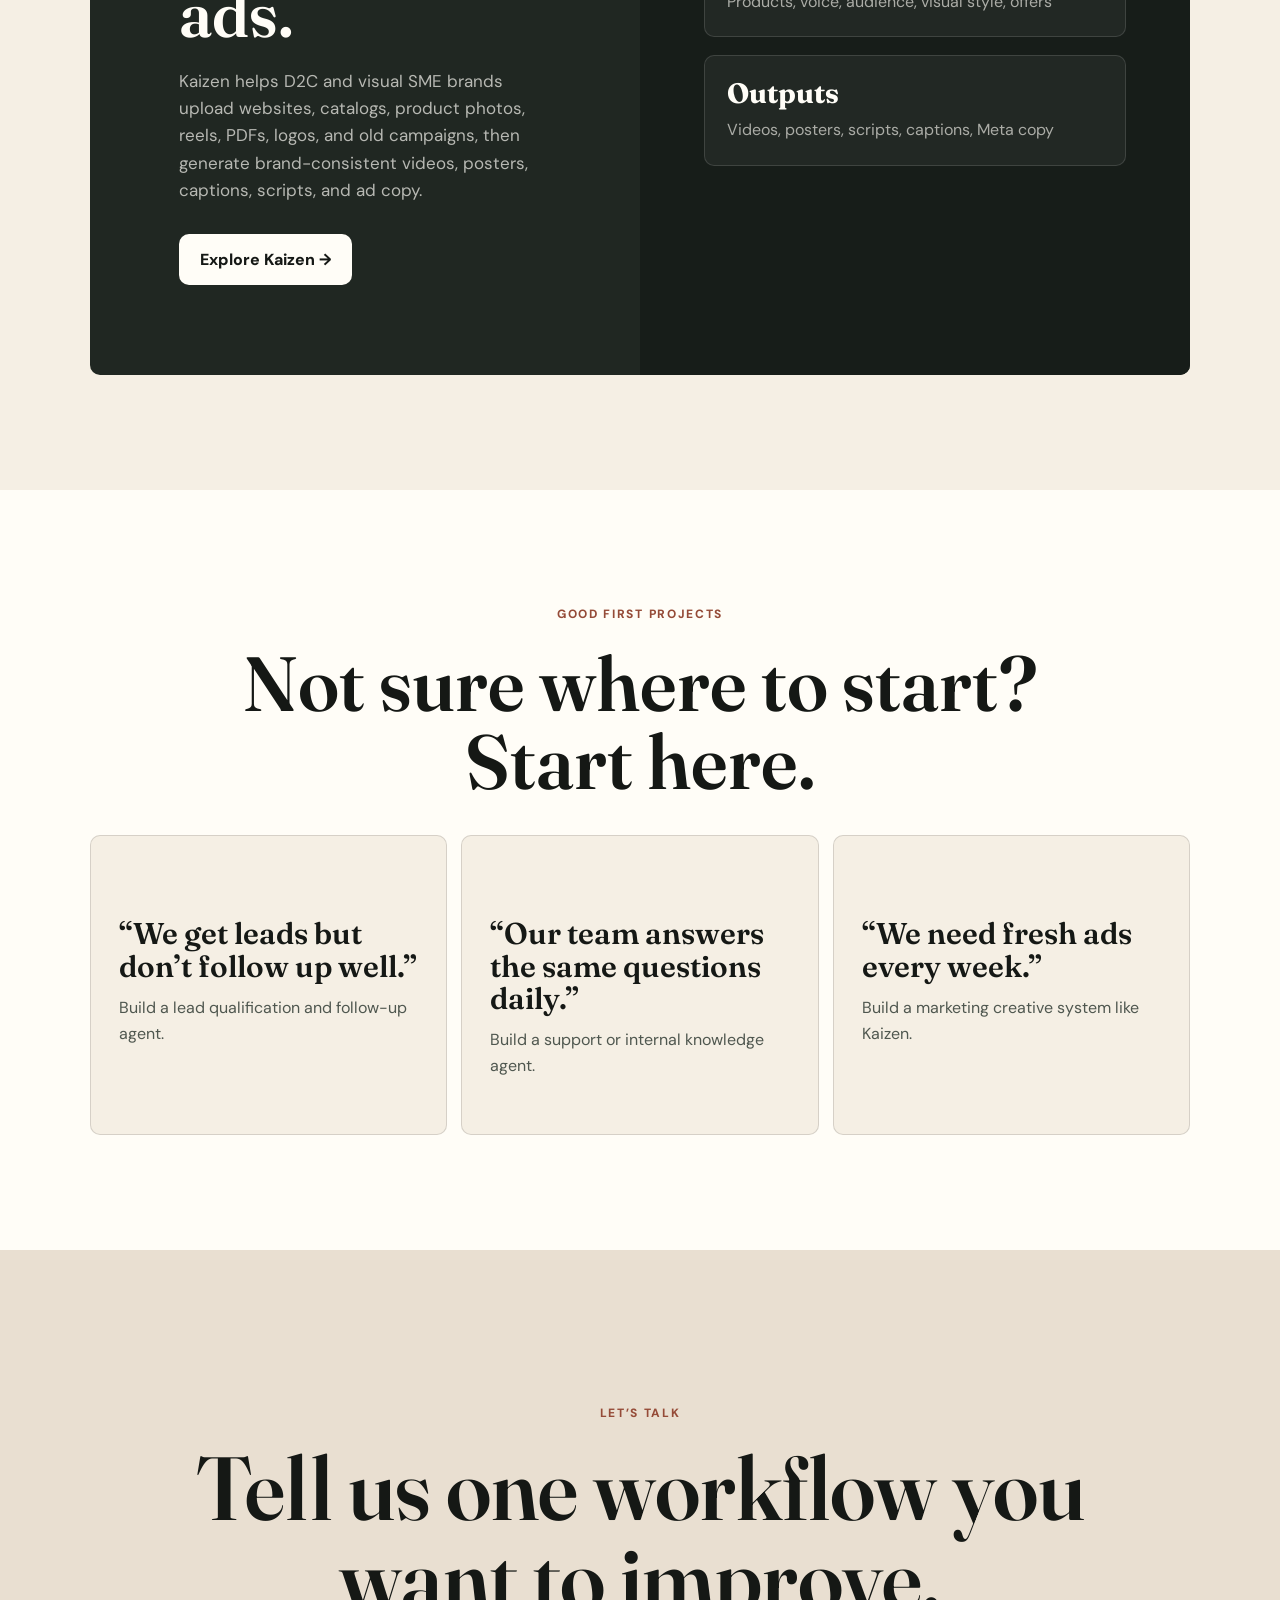
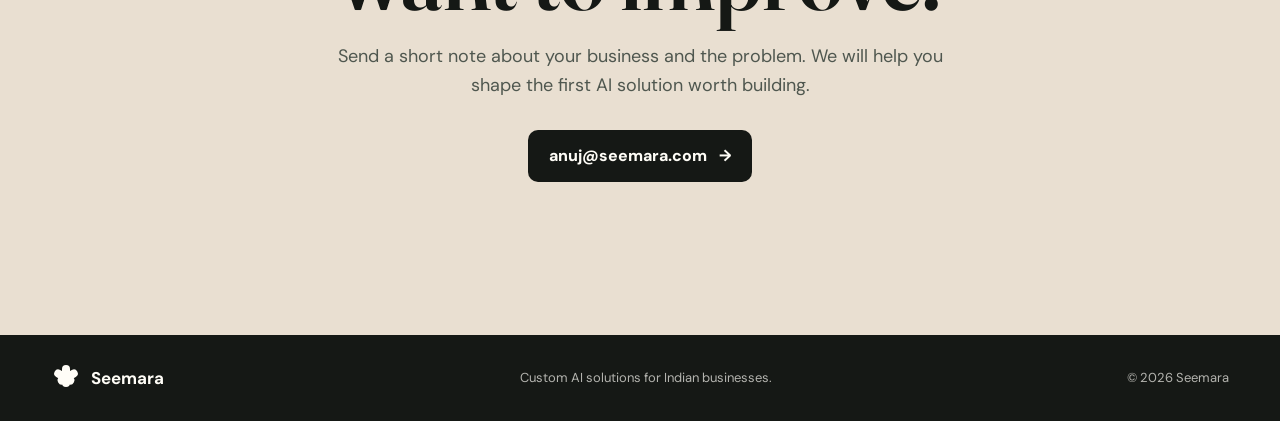
==== commit b5535d0e: "Redesign Seemara site for Indian SMEs" ====
--- a/index.html
+++ b/index.html
@@ -3,11 +3,11 @@
   <head>
     <meta charset="UTF-8" />
     <meta name="viewport" content="width=device-width, initial-scale=1.0" />
-    <meta name="description" content="Seemara builds bespoke AI solutions for small and medium businesses, designed around how your business actually works." />
-    <title>Seemara | Bespoke AI solutions for growing businesses</title>
+    <meta name="description" content="Seemara builds custom AI solutions for Indian businesses, including marketing systems, support agents, WhatsApp automations, sales follow-up, and internal knowledge agents." />
+    <title>Seemara | Custom AI solutions for Indian businesses</title>
     <link rel="preconnect" href="https://fonts.googleapis.com" />
     <link rel="preconnect" href="https://fonts.gstatic.com" crossorigin />
-    <link href="https://fonts.googleapis.com/css2?family=DM+Sans:opsz,wght@9..40,400;9..40,500;9..40,600&family=Fraunces:opsz,wght@9..144,500;9..144,600&display=swap" rel="stylesheet" />
+    <link href="https://fonts.googleapis.com/css2?family=DM+Sans:opsz,wght@9..40,400;9..40,500;9..40,600;9..40,700&family=Fraunces:opsz,wght@9..144,500;9..144,600&display=swap" rel="stylesheet" />
     <link rel="stylesheet" href="./styles.css" />
   </head>
   <body>
@@ -18,137 +18,134 @@
         <span>Seemara</span>
       </a>
       <nav class="nav-links" aria-label="Primary navigation">
-        <a href="#approach">Approach</a>
+        <a href="#solutions" data-i18n="nav.solutions">Solutions</a>
+        <a href="#industries" data-i18n="nav.industries">Industries</a>
         <a href="./kaizen.html">Kaizen</a>
-        <a class="button button-small button-dark" href="mailto:anuj@seemara.com">Get in touch</a>
+        <button class="language-toggle" type="button" data-language-toggle aria-label="Switch language">हिंदी</button>
+        <a class="button button-small button-dark" href="mailto:anuj@seemara.com" data-i18n="nav.contact">Get in touch</a>
       </nav>
-      <button class="menu-button" type="button" aria-label="Open navigation" aria-expanded="false">
-        <span></span><span></span>
-      </button>
+      <button class="menu-button" type="button" aria-label="Open navigation" aria-expanded="false"><span></span><span></span></button>
     </header>
 
     <main id="main">
       <section class="hero hero-home">
-        <img class="hero-image" src="./assets/seemara-studio-hero.png" alt="A warm creative technology studio where founders collaborate on business solutions" width="1536" height="1024" />
+        <img class="hero-image" src="./assets/indian-sme-ai-hero.jpg" alt="Indian business owner reviewing customer chats, catalog assets, and growth analytics" width="1798" height="875" />
         <div class="hero-shade"></div>
         <div class="hero-content">
-          <p class="eyebrow light">Bespoke AI studio for growing businesses</p>
-          <h1>AI solutions built around how your business actually works.</h1>
-          <p class="hero-copy">Seemara partners with small and medium businesses to design thoughtful AI products that understand their context, automate meaningful work, and grow with them.</p>
+          <p class="eyebrow light" data-i18n="home.hero.eyebrow">AI systems for Indian SMEs</p>
+          <h1 data-i18n="home.hero.title">Custom AI solutions for businesses that want to grow faster.</h1>
+          <p class="hero-copy" data-i18n="home.hero.copy">Seemara builds practical AI products for Indian businesses: marketing systems, WhatsApp automations, support agents, sales follow-up, internal copilots, and custom workflows that fit how your team already works.</p>
           <div class="hero-actions">
-            <a class="button button-light" href="mailto:anuj@seemara.com">Start a conversation <span aria-hidden="true">→</span></a>
-            <a class="text-link light" href="./kaizen.html">Explore Kaizen <span aria-hidden="true">↗</span></a>
+            <a class="button button-light" href="mailto:anuj@seemara.com" data-i18n="home.hero.cta">Email us your workflow <span aria-hidden="true">→</span></a>
+            <a class="text-link light" href="#solutions" data-i18n="home.hero.secondary">See what we build <span aria-hidden="true">↓</span></a>
           </div>
         </div>
-        <div class="hero-note">
-          <span class="note-dot"></span>
-          Built with care for real teams, real workflows, and real outcomes.
+        <div class="buyer-proof">
+          <div><strong data-i18n="home.proof.one.title">For Indian SMEs</strong><span data-i18n="home.proof.one.copy">D2C, clinics, restaurants, retail, agencies, education, real estate</span></div>
+          <div><strong data-i18n="home.proof.two.title">Built around your context</strong><span data-i18n="home.proof.two.copy">Your products, customers, team, tools, and language</span></div>
         </div>
       </section>
 
-      <section class="intro section">
-        <div class="section-label">The Seemara belief</div>
-        <div class="intro-grid">
-          <h2>Useful AI starts with understanding.</h2>
+      <section class="section buyer-section">
+        <div class="section-label" data-i18n="home.clarity.label">What Seemara does</div>
+        <div class="buyer-grid">
+          <h2 data-i18n="home.clarity.title">We turn one messy business workflow into a working AI system.</h2>
           <div class="prose">
-            <p>Most businesses do not need another generic chatbot. They need AI that understands their customers, processes, knowledge, constraints, and ambitions.</p>
-            <p>We build bespoke solutions that fit into the way your team already works, then improve as your business evolves.</p>
+            <p data-i18n="home.clarity.p1">You do not need to know prompts, models, or automation tools. Tell us where your team loses time, misses leads, repeats answers, or struggles to create content.</p>
+            <p data-i18n="home.clarity.p2">We understand the workflow, build the AI layer, connect it to your existing tools, and keep improving it with real feedback.</p>
           </div>
         </div>
       </section>
 
-      <section class="dark-band section">
-        <div class="section-heading">
-          <p class="eyebrow light">What we build</p>
-          <h2>From scattered context to useful work.</h2>
-          <p>We find the parts of your business where AI can create lasting leverage, then build the product, workflow, and integrations to make it real.</p>
+      <section id="solutions" class="section solution-section">
+        <div class="section-heading split-heading">
+          <div>
+            <p class="eyebrow" data-i18n="home.solutions.eyebrow">Solutions we can build</p>
+            <h2 data-i18n="home.solutions.title">AI that solves a business problem, not a demo problem.</h2>
+          </div>
+          <p data-i18n="home.solutions.copy">Every solution is bespoke, but these are the use cases Indian SMEs usually need first.</p>
         </div>
-        <div class="capability-grid">
-          <article class="capability">
-            <span class="capability-number">01</span>
-            <h3>Context-aware products</h3>
-            <p>AI systems that understand your organization, offerings, customers, and operating reality.</p>
-          </article>
-          <article class="capability">
-            <span class="capability-number">02</span>
-            <h3>Workflow automation</h3>
-            <p>Purpose-built tools that remove repetitive work without removing human judgment.</p>
-          </article>
-          <article class="capability">
-            <span class="capability-number">03</span>
-            <h3>AI integrations</h3>
-            <p>Practical connections between AI, your existing software, and the channels your team already uses.</p>
-          </article>
-          <article class="capability">
-            <span class="capability-number">04</span>
-            <h3>Agent workspaces</h3>
-            <p>Specialized agents that can create, answer, support, and improve from feedback over time.</p>
-          </article>
+        <div class="solution-grid">
+          <article><span>01</span><h3 data-i18n="home.solution.marketing.title">AI marketing engine</h3><p data-i18n="home.solution.marketing.copy">Generate campaign ideas, scripts, posters, captions, product ads, and Meta-ready copy from your brand assets.</p></article>
+          <article><span>02</span><h3 data-i18n="home.solution.support.title">Customer support agent</h3><p data-i18n="home.solution.support.copy">Answer FAQs, product questions, appointment queries, pricing questions, and order-related messages with business-specific context.</p></article>
+          <article><span>03</span><h3 data-i18n="home.solution.whatsapp.title">WhatsApp automation</h3><p data-i18n="home.solution.whatsapp.copy">Qualify leads, collect requirements, send follow-ups, route conversations, and reduce manual back-and-forth.</p></article>
+          <article><span>04</span><h3 data-i18n="home.solution.sales.title">Sales follow-up system</h3><p data-i18n="home.solution.sales.copy">Convert inquiries into next steps with better lead scoring, reminders, proposal drafts, and personalized follow-ups.</p></article>
+          <article><span>05</span><h3 data-i18n="home.solution.knowledge.title">Internal knowledge agent</h3><p data-i18n="home.solution.knowledge.copy">Give teams a single place to ask about products, processes, policies, training, and customer handling.</p></article>
+          <article><span>06</span><h3 data-i18n="home.solution.catalog.title">Catalog and product visuals</h3><p data-i18n="home.solution.catalog.copy">Turn product photos, catalogs, and old assets into cleaner product listings, catalog images, and creative variants.</p></article>
         </div>
       </section>
 
-      <section id="approach" class="section process-section">
+      <section id="industries" class="section industry-section">
+        <div class="section-label" data-i18n="home.industries.label">Who this is for</div>
+        <div class="industry-layout">
+          <h2 data-i18n="home.industries.title">Built for businesses where every lead, message, and creative matters.</h2>
+          <div class="industry-list">
+            <span data-i18n="home.industry.d2c">D2C and ecommerce brands</span>
+            <span data-i18n="home.industry.restaurants">Restaurants and cloud kitchens</span>
+            <span data-i18n="home.industry.clinics">Clinics and wellness centers</span>
+            <span data-i18n="home.industry.retail">Retail and local services</span>
+            <span data-i18n="home.industry.agencies">Agencies and consultants</span>
+            <span data-i18n="home.industry.education">Coaching and education businesses</span>
+            <span data-i18n="home.industry.realestate">Real estate and brokers</span>
+            <span data-i18n="home.industry.salon">Salons, spas, and fitness studios</span>
+          </div>
+        </div>
+      </section>
+
+      <section class="section process-section">
         <div class="section-heading split-heading">
           <div>
-            <p class="eyebrow">How we work</p>
-            <h2>Small enough to listen.<br />Ambitious enough to build.</h2>
+            <p class="eyebrow" data-i18n="home.process.eyebrow">How we work</p>
+            <h2 data-i18n="home.process.title">Start with one workflow. Prove value fast.</h2>
           </div>
-          <p>We work closely with founders and teams, starting with the business problem rather than the technology. Every engagement is shaped around usefulness, trust, and a clear path to adoption.</p>
+          <p data-i18n="home.process.copy">We do not begin with a giant transformation project. We pick one high-impact workflow, ship a working version, then expand from there.</p>
         </div>
         <ol class="process-list">
-          <li><span>01</span><div><h3>Understand</h3><p>We learn how the business works, where knowledge lives, and what outcome matters.</p></div></li>
-          <li><span>02</span><div><h3>Design</h3><p>We shape a focused solution, user experience, and implementation path around the real workflow.</p></div></li>
-          <li><span>03</span><div><h3>Build & integrate</h3><p>We create the product and connect it to the systems, data, and channels it needs.</p></div></li>
-          <li><span>04</span><div><h3>Improve</h3><p>We learn from usage and feedback so the system becomes more valuable over time.</p></div></li>
+          <li><span>01</span><div><h3 data-i18n="home.process.one.title">Map the workflow</h3><p data-i18n="home.process.one.copy">We understand your current process, tools, customers, team, and success metric.</p></div></li>
+          <li><span>02</span><div><h3 data-i18n="home.process.two.title">Build a focused prototype</h3><p data-i18n="home.process.two.copy">You see a real working flow before we over-invest in anything complicated.</p></div></li>
+          <li><span>03</span><div><h3 data-i18n="home.process.three.title">Connect it to your tools</h3><p data-i18n="home.process.three.copy">Website, WhatsApp, CRM, sheets, ecommerce, ads, documents, or internal systems.</p></div></li>
+          <li><span>04</span><div><h3 data-i18n="home.process.four.title">Improve with feedback</h3><p data-i18n="home.process.four.copy">The system learns your preferences, exceptions, and business reality over time.</p></div></li>
         </ol>
       </section>
 
       <section class="kaizen-feature section">
         <div class="kaizen-panel">
           <div class="kaizen-copy">
-            <p class="eyebrow light">Featured solution</p>
+            <p class="eyebrow light" data-i18n="home.kaizen.eyebrow">Featured product</p>
             <div class="kaizen-wordmark"><span class="kaizen-symbol">K</span> Kaizen</div>
-            <h2>Give AI the context it needs to do great work.</h2>
-            <p>Kaizen is our context layer and agent workspace for organizations. Its first product helps brands turn websites, catalogs, product assets, and existing campaigns into brand-consistent marketing creatives.</p>
-            <a class="button button-light" href="./kaizen.html">Discover Kaizen <span aria-hidden="true">→</span></a>
+            <h2 data-i18n="home.kaizen.title">Turn brand assets into Meta-ready ads.</h2>
+            <p data-i18n="home.kaizen.copy">Kaizen helps D2C and visual SME brands upload websites, catalogs, product photos, reels, PDFs, logos, and old campaigns, then generate brand-consistent videos, posters, captions, scripts, and ad copy.</p>
+            <a class="button button-light" href="./kaizen.html" data-i18n="home.kaizen.cta">Explore Kaizen <span aria-hidden="true">→</span></a>
           </div>
-          <div class="context-visual" aria-label="Diagram showing Kaizen turning business context into useful agent outputs">
-            <div class="context-column">
-              <span>Website</span><span>Catalog</span><span>Images</span><span>Campaigns</span>
-            </div>
-            <div class="context-core"><strong>Brand<br />Memory</strong><small>Kaizen</small></div>
-            <div class="context-column outputs">
-              <span>Videos</span><span>Posters</span><span>Ad copy</span><span>Agents</span>
-            </div>
+          <div class="workflow-board" aria-label="Kaizen workflow">
+            <div><strong data-i18n="home.board.input.title">Inputs</strong><span data-i18n="home.board.input.copy">Website, catalog, photos, reels, PDFs, colors</span></div>
+            <div><strong data-i18n="home.board.memory.title">Brand Memory</strong><span data-i18n="home.board.memory.copy">Products, voice, audience, visual style, offers</span></div>
+            <div><strong data-i18n="home.board.output.title">Outputs</strong><span data-i18n="home.board.output.copy">Videos, posters, scripts, captions, Meta copy</span></div>
           </div>
         </div>
       </section>
 
-      <section class="section future-section">
-        <div class="section-label">Where we see opportunity</div>
-        <div class="future-grid">
-          <h2>AI products that feel native to the business.</h2>
-          <div class="future-list">
-            <div><span>01</span><p>Marketing and creative production</p></div>
-            <div><span>02</span><p>Customer support and product education</p></div>
-            <div><span>03</span><p>Sales enablement and GTM intelligence</p></div>
-            <div><span>04</span><p>Team onboarding and organizational knowledge</p></div>
-            <div><span>05</span><p>Operations and workflow automation</p></div>
-          </div>
+      <section class="section start-section">
+        <p class="eyebrow" data-i18n="home.start.eyebrow">Good first projects</p>
+        <h2 data-i18n="home.start.title">Not sure where to start? Start here.</h2>
+        <div class="starter-grid">
+          <article><h3 data-i18n="home.start.one.title">“We get leads but don’t follow up well.”</h3><p data-i18n="home.start.one.copy">Build a lead qualification and follow-up agent.</p></article>
+          <article><h3 data-i18n="home.start.two.title">“Our team answers the same questions daily.”</h3><p data-i18n="home.start.two.copy">Build a support or internal knowledge agent.</p></article>
+          <article><h3 data-i18n="home.start.three.title">“We need fresh ads every week.”</h3><p data-i18n="home.start.three.copy">Build a marketing creative system like Kaizen.</p></article>
         </div>
       </section>
 
       <section class="contact-section">
-        <p class="eyebrow">Have a problem worth solving?</p>
-        <h2>Let’s build something useful.</h2>
-        <p>Tell us where your team is spending time, losing context, or missing an opportunity. We would love to understand it.</p>
+        <p class="eyebrow" data-i18n="home.contact.eyebrow">Let’s talk</p>
+        <h2 data-i18n="home.contact.title">Tell us one workflow you want to improve.</h2>
+        <p data-i18n="home.contact.copy">Send a short note about your business and the problem. We will help you shape the first AI solution worth building.</p>
         <a class="button button-dark" href="mailto:anuj@seemara.com">anuj@seemara.com <span aria-hidden="true">→</span></a>
       </section>
     </main>
 
     <footer class="site-footer">
       <a class="brand" href="./index.html"><span class="brand-mark" aria-hidden="true"><span></span><span></span><span></span></span><span>Seemara</span></a>
-      <p>Thoughtful AI solutions for growing businesses.</p>
+      <p data-i18n="footer.copy">Custom AI solutions for Indian businesses.</p>
       <p>© <span data-year></span> Seemara</p>
     </footer>
     <script src="./script.js"></script>
--- a/styles.css
+++ b/styles.css
@@ -1,16 +1,18 @@
 :root {
-  --ink: #1d211e;
-  --ink-soft: #4c534d;
-  --paper: #f5f1e9;
-  --paper-deep: #ece5da;
-  --white: #fffdf8;
+  --ink: #151815;
+  --ink-soft: #4f574f;
+  --paper: #f5efe4;
+  --paper-deep: #e9dfd1;
+  --white: #fffdf7;
   --terracotta: #bd674f;
-  --terracotta-dark: #9e4f3b;
-  --sage: #839482;
-  --sage-deep: #526652;
-  --line: rgba(29, 33, 30, 0.16);
-  --line-light: rgba(255, 253, 248, 0.18);
-  --radius: 8px;
+  --terracotta-dark: #954b38;
+  --saffron: #d79b45;
+  --sage: #607560;
+  --mint: #dce8d4;
+  --line: rgba(21, 24, 21, 0.14);
+  --line-strong: rgba(21, 24, 21, 0.22);
+  --line-light: rgba(255, 253, 247, 0.18);
+  --radius: 10px;
   --serif: "Fraunces", Georgia, serif;
   --sans: "DM Sans", Arial, sans-serif;
 }
@@ -21,189 +23,179 @@
 a { color: inherit; text-decoration: none; }
 img { display: block; max-width: 100%; }
 button, a { touch-action: manipulation; }
-:focus-visible { outline: 3px solid var(--terracotta); outline-offset: 4px; }
+:focus-visible { outline: 3px solid var(--saffron); outline-offset: 4px; }
 .skip-link { position: fixed; left: 16px; top: -60px; z-index: 1000; background: var(--white); padding: 12px 16px; border-radius: var(--radius); }
 .skip-link:focus { top: 16px; }
 
-.site-header { position: absolute; z-index: 20; top: 0; left: 0; right: 0; display: flex; align-items: center; justify-content: space-between; padding: 24px clamp(20px, 4vw, 64px); color: var(--white); }
-.kaizen-page .site-header { position: relative; color: var(--ink); }
-.brand { display: inline-flex; align-items: center; gap: 10px; font-size: 20px; font-weight: 600; letter-spacing: 0; }
+.site-header { position: absolute; z-index: 20; top: 0; left: 0; right: 0; display: flex; align-items: center; justify-content: space-between; padding: 22px clamp(20px, 4vw, 64px); color: var(--white); }
+.solid-header, .kaizen-page .site-header { position: relative; color: var(--ink); background: var(--paper); }
+.brand { display: inline-flex; align-items: center; gap: 10px; font-size: 20px; font-weight: 700; letter-spacing: 0; }
 .brand-mark { position: relative; display: inline-flex; width: 30px; height: 30px; align-items: center; justify-content: center; }
 .brand-mark span { position: absolute; width: 8px; height: 22px; border-radius: 8px; background: currentColor; transform-origin: center; }
 .brand-mark span:nth-child(1) { transform: rotate(0deg) translateY(-2px); }
 .brand-mark span:nth-child(2) { transform: rotate(60deg) translateY(-2px); }
 .brand-mark span:nth-child(3) { transform: rotate(-60deg) translateY(-2px); }
-.nav-links { display: flex; align-items: center; gap: 30px; font-size: 14px; font-weight: 500; }
-.nav-links > a:not(.button) { opacity: 0.82; transition: opacity 180ms ease; }
+.nav-links { display: flex; align-items: center; gap: 24px; font-size: 14px; font-weight: 700; }
+.nav-links > a:not(.button) { opacity: 0.86; transition: opacity 180ms ease; }
 .nav-links > a:not(.button):hover, .nav-links .active { opacity: 1; }
+.language-toggle { min-height: 44px; padding: 8px 14px; border: 1px solid currentColor; border-radius: 999px; background: transparent; color: inherit; cursor: pointer; font: inherit; font-size: 13px; font-weight: 700; }
 .menu-button { display: none; width: 48px; height: 48px; border: 1px solid currentColor; background: transparent; color: inherit; border-radius: 50%; cursor: pointer; }
 .menu-button span { display: block; width: 18px; height: 1px; margin: 5px auto; background: currentColor; }
 
-.button { display: inline-flex; min-height: 48px; align-items: center; justify-content: center; gap: 12px; padding: 12px 20px; border: 1px solid transparent; border-radius: var(--radius); font-weight: 600; transition: transform 180ms ease, background 180ms ease, color 180ms ease; }
+.button { display: inline-flex; min-height: 48px; align-items: center; justify-content: center; gap: 12px; padding: 12px 20px; border: 1px solid transparent; border-radius: var(--radius); font-weight: 800; transition: transform 180ms ease, background 180ms ease, color 180ms ease; }
 .button:hover { transform: translateY(-2px); }
 .button-small { min-height: 44px; padding: 9px 16px; }
 .button-dark { background: var(--ink); color: var(--white); }
 .button-dark:hover { background: var(--terracotta-dark); }
 .button-light { background: var(--white); color: var(--ink); }
 .button-light:hover { background: var(--paper-deep); }
-.text-link { display: inline-flex; min-height: 44px; align-items: center; gap: 8px; font-weight: 600; }
+.text-link { display: inline-flex; min-height: 44px; align-items: center; gap: 8px; font-weight: 800; }
 .text-link.light { color: var(--white); }
 
-.hero { position: relative; min-height: 86dvh; overflow: hidden; color: var(--white); }
+.hero { position: relative; min-height: 88dvh; overflow: hidden; color: var(--white); }
 .hero-image, .hero-shade { position: absolute; inset: 0; width: 100%; height: 100%; object-fit: cover; }
-.hero-shade { background: linear-gradient(90deg, rgba(14, 17, 15, 0.82) 0%, rgba(14, 17, 15, 0.56) 44%, rgba(14, 17, 15, 0.12) 78%); }
-.hero-content { position: relative; z-index: 2; display: flex; min-height: 86dvh; max-width: 720px; flex-direction: column; justify-content: center; padding: 108px clamp(20px, 7vw, 112px) 72px; }
-.eyebrow { margin: 0 0 22px; color: var(--terracotta-dark); font-size: 12px; font-weight: 600; letter-spacing: 0.14em; text-transform: uppercase; }
-.eyebrow.light { color: #e5b3a3; }
+.hero-shade { background: linear-gradient(90deg, rgba(10, 13, 11, 0.9) 0%, rgba(10, 13, 11, 0.68) 43%, rgba(10, 13, 11, 0.18) 82%); }
+.hero-content { position: relative; z-index: 2; display: flex; min-height: 88dvh; max-width: 780px; flex-direction: column; justify-content: center; padding: 112px clamp(20px, 7vw, 112px) 96px; }
+.eyebrow { margin: 0 0 20px; color: var(--terracotta-dark); font-size: 12px; font-weight: 800; letter-spacing: 0.14em; text-transform: uppercase; }
+.eyebrow.light { color: #f0c6a3; }
 h1, h2, h3, p { margin-top: 0; }
-h1, h2 { font-family: var(--serif); font-weight: 500; letter-spacing: 0; }
-.hero h1 { max-width: 660px; margin-bottom: 20px; font-size: clamp(52px, 5.6vw, 74px); line-height: 0.98; }
-.hero-copy { max-width: 620px; margin-bottom: 30px; color: rgba(255, 253, 248, 0.82); font-size: clamp(17px, 1.6vw, 21px); line-height: 1.65; }
-.hero-actions { display: flex; flex-wrap: wrap; align-items: center; gap: 22px; }
-.hero-note { position: absolute; z-index: 3; right: clamp(20px, 4vw, 64px); bottom: 28px; display: flex; max-width: 340px; align-items: center; gap: 12px; color: rgba(255,255,255,.75); font-size: 13px; }
-.note-dot { width: 8px; height: 8px; flex: 0 0 8px; border-radius: 50%; background: #a7bca7; }
-
-.section { padding: clamp(80px, 10vw, 150px) clamp(20px, 7vw, 112px); }
-.section-label { margin-bottom: 52px; color: var(--terracotta-dark); font-size: 12px; font-weight: 600; letter-spacing: .14em; text-transform: uppercase; }
-.intro-grid, .problem-grid, .future-grid, .outputs-grid { display: grid; grid-template-columns: minmax(0, 1.05fr) minmax(320px, .75fr); gap: clamp(48px, 8vw, 140px); }
-.intro h2, .problem-grid h2, .future-grid h2, .outputs-grid h2 { margin-bottom: 0; font-size: clamp(42px, 5.5vw, 78px); line-height: 1.04; }
-.prose { max-width: 570px; color: var(--ink-soft); font-size: 18px; line-height: 1.8; }
+h1, h2 { font-family: var(--serif); font-weight: 600; letter-spacing: 0; }
+.hero h1 { max-width: 760px; margin-bottom: 22px; font-size: clamp(48px, 5.8vw, 78px); line-height: 0.98; }
+.hero-copy { max-width: 690px; margin-bottom: 30px; color: rgba(255, 253, 247, 0.84); font-size: clamp(17px, 1.55vw, 21px); line-height: 1.65; }
+.hero-actions { display: flex; flex-wrap: wrap; align-items: center; gap: 20px; }
+.buyer-proof { position: absolute; z-index: 3; right: clamp(20px, 4vw, 64px); bottom: 26px; display: grid; width: min(560px, 45vw); grid-template-columns: 1fr 1fr; gap: 12px; }
+.buyer-proof div { padding: 16px; border: 1px solid rgba(255,255,255,.18); border-radius: var(--radius); background: rgba(21,24,21,.58); backdrop-filter: blur(10px); }
+.buyer-proof strong { display: block; margin-bottom: 5px; color: var(--white); font-size: 14px; }
+.buyer-proof span { display: block; color: rgba(255,253,247,.68); font-size: 12px; line-height: 1.45; }
+
+.section { padding: clamp(76px, 9vw, 138px) clamp(20px, 7vw, 112px); }
+.section-label { margin-bottom: 48px; color: var(--terracotta-dark); font-size: 12px; font-weight: 800; letter-spacing: .14em; text-transform: uppercase; }
+.buyer-grid, .problem-grid, .industry-layout, .outputs-grid { display: grid; grid-template-columns: minmax(0, 1.03fr) minmax(320px, .75fr); gap: clamp(42px, 8vw, 130px); }
+.buyer-grid h2, .problem-grid h2, .industry-layout h2, .outputs-grid h2 { margin-bottom: 0; font-size: clamp(40px, 5vw, 72px); line-height: 1.04; }
+.prose { max-width: 590px; color: var(--ink-soft); font-size: 18px; line-height: 1.82; }
 .prose p:last-child { margin-bottom: 0; }
 
-.dark-band { background: var(--ink); color: var(--white); }
-.section-heading { max-width: 720px; margin-bottom: 64px; }
-.section-heading h2 { margin-bottom: 20px; font-size: clamp(42px, 5vw, 72px); line-height: 1.05; }
-.section-heading > p:last-child { max-width: 620px; color: rgba(255,253,248,.65); font-size: 18px; }
-.capability-grid { display: grid; grid-template-columns: repeat(4, 1fr); border-top: 1px solid var(--line-light); }
-.capability { min-height: 260px; padding: 30px 28px 20px 0; border-right: 1px solid var(--line-light); }
-.capability:not(:first-child) { padding-left: 28px; }
-.capability:last-child { border-right: 0; }
-.capability-number, .card-label { color: #d99a87; font-size: 12px; letter-spacing: .12em; }
-.capability h3 { margin: 70px 0 14px; font-family: var(--serif); font-size: 28px; font-weight: 500; }
-.capability p { color: rgba(255,253,248,.62); font-size: 15px; }
-
-.split-heading { display: grid; max-width: none; grid-template-columns: 1.1fr .6fr; gap: 80px; align-items: end; }
+.section-heading { max-width: 820px; margin-bottom: 58px; }
+.section-heading h2 { margin-bottom: 18px; font-size: clamp(40px, 5vw, 70px); line-height: 1.05; }
+.section-heading > p:last-child { max-width: 620px; color: var(--ink-soft); font-size: 18px; }
+.split-heading { display: grid; max-width: none; grid-template-columns: 1.08fr .62fr; gap: 70px; align-items: end; }
 .split-heading > p { margin: 0; color: var(--ink-soft); font-size: 17px; line-height: 1.8; }
+
+.solution-section { background: var(--white); }
+.solution-grid { display: grid; grid-template-columns: repeat(3, 1fr); gap: 14px; }
+.solution-grid article, .starter-grid article, .kaizen-steps article { min-height: 300px; padding: 28px; border: 1px solid var(--line); border-radius: var(--radius); background: var(--paper); }
+.solution-grid span, .kaizen-steps span { color: var(--terracotta-dark); font-size: 12px; font-weight: 800; letter-spacing: .12em; }
+.solution-grid h3, .starter-grid h3, .kaizen-steps h3 { margin: 78px 0 12px; font-family: var(--serif); font-size: 30px; font-weight: 600; line-height: 1.08; }
+.solution-grid p, .starter-grid p, .kaizen-steps p { margin-bottom: 0; color: var(--ink-soft); }
+
+.industry-section { background: var(--paper-deep); }
+.industry-list { display: flex; flex-wrap: wrap; gap: 10px; align-content: flex-start; }
+.industry-list span, .beyond-list span { padding: 10px 14px; border: 1px solid var(--line-strong); border-radius: 999px; background: rgba(255,253,247,.4); color: var(--ink); font-size: 14px; font-weight: 700; }
+.industry-list.centered { justify-content: center; max-width: 880px; margin: 34px auto 0; }
+
 .process-list { margin: 0; padding: 0; list-style: none; border-top: 1px solid var(--line); }
-.process-list li { display: grid; grid-template-columns: 100px 1fr; gap: 20px; padding: 30px 0; border-bottom: 1px solid var(--line); }
-.process-list li > span { color: var(--terracotta-dark); font-size: 12px; letter-spacing: .12em; }
-.process-list h3 { margin-bottom: 6px; font-family: var(--serif); font-size: 30px; font-weight: 500; }
+.process-list li { display: grid; grid-template-columns: 100px 1fr; gap: 20px; padding: 28px 0; border-bottom: 1px solid var(--line); }
+.process-list li > span { color: var(--terracotta-dark); font-size: 12px; font-weight: 800; letter-spacing: .12em; }
+.process-list h3 { margin-bottom: 6px; font-family: var(--serif); font-size: 30px; font-weight: 600; }
 .process-list p { margin: 0; color: var(--ink-soft); }
 
 .kaizen-feature { padding-top: 0; }
-.kaizen-panel { display: grid; min-height: 620px; grid-template-columns: 1fr 1fr; overflow: hidden; border-radius: var(--radius); background: #29312d; color: var(--white); }
-.kaizen-copy { display: flex; flex-direction: column; align-items: flex-start; justify-content: center; padding: clamp(44px, 7vw, 100px); }
-.kaizen-wordmark { display: flex; align-items: center; gap: 12px; margin-bottom: 34px; font-size: 22px; font-weight: 600; }
-.kaizen-symbol { display: inline-flex; width: 34px; height: 34px; align-items: center; justify-content: center; border: 1px solid rgba(255,255,255,.3); border-radius: 50%; font-family: var(--serif); font-size: 17px; }
-.kaizen-symbol.large { width: 66px; height: 66px; border-color: rgba(29,33,30,.25); font-size: 32px; }
-.kaizen-copy h2 { margin-bottom: 22px; font-size: clamp(42px, 5vw, 70px); line-height: 1.04; }
-.kaizen-copy p:not(.eyebrow) { margin-bottom: 30px; color: rgba(255,253,248,.68); font-size: 17px; }
-.context-visual { position: relative; display: flex; align-items: center; justify-content: space-evenly; overflow: hidden; background: #202723; }
-.context-visual::before { position: absolute; width: 420px; height: 420px; border: 1px solid rgba(255,255,255,.08); border-radius: 50%; content: ""; }
-.context-column { z-index: 1; display: grid; gap: 24px; }
-.context-column span { min-width: 110px; padding: 10px 14px; border: 1px solid rgba(255,255,255,.12); border-radius: 999px; color: rgba(255,255,255,.6); font-size: 12px; text-align: center; }
-.context-core { z-index: 1; display: flex; width: 170px; height: 170px; flex-direction: column; align-items: center; justify-content: center; border: 1px solid rgba(255,255,255,.2); border-radius: 50%; background: rgba(189,103,79,.14); text-align: center; }
-.context-core strong { font-family: var(--serif); font-size: 24px; font-weight: 500; line-height: 1.1; }
-.context-core small { margin-top: 10px; color: #d99a87; }
-
-.future-list { border-top: 1px solid var(--line); }
-.future-list div { display: grid; grid-template-columns: 50px 1fr; gap: 14px; padding: 21px 0; border-bottom: 1px solid var(--line); }
-.future-list span { color: var(--terracotta-dark); font-size: 12px; }
-.future-list p { margin: 0; font-size: 17px; }
-.contact-section { padding: clamp(100px, 13vw, 190px) 20px; background: var(--paper-deep); text-align: center; }
-.contact-section h2 { margin-bottom: 20px; font-size: clamp(48px, 7vw, 96px); line-height: 1; }
-.contact-section p:not(.eyebrow) { max-width: 560px; margin: 0 auto 30px; color: var(--ink-soft); font-size: 18px; }
-.site-footer { display: flex; align-items: center; justify-content: space-between; gap: 20px; padding: 28px clamp(20px, 4vw, 64px); background: var(--ink); color: rgba(255,253,248,.68); font-size: 13px; }
+.kaizen-panel { display: grid; min-height: 610px; grid-template-columns: 1fr 1fr; overflow: hidden; border-radius: var(--radius); background: #202722; color: var(--white); }
+.kaizen-copy { display: flex; flex-direction: column; align-items: flex-start; justify-content: center; padding: clamp(42px, 7vw, 92px); }
+.kaizen-wordmark { display: flex; align-items: center; gap: 12px; margin-bottom: 28px; font-size: 22px; font-weight: 800; }
+.kaizen-symbol { display: inline-flex; width: 36px; height: 36px; align-items: center; justify-content: center; border: 1px solid rgba(255,255,255,.3); border-radius: 50%; font-family: var(--serif); font-size: 18px; }
+.kaizen-symbol.large { width: 64px; height: 64px; border-color: var(--line-strong); color: var(--ink); font-size: 32px; }
+.kaizen-copy h2 { margin-bottom: 20px; font-size: clamp(40px, 5vw, 68px); line-height: 1.04; }
+.kaizen-copy p:not(.eyebrow) { margin-bottom: 30px; color: rgba(255,253,247,.68); font-size: 17px; }
+.workflow-board { display: grid; align-content: center; gap: 18px; padding: clamp(28px, 5vw, 70px); background: #171d19; }
+.workflow-board div { padding: 22px; border: 1px solid rgba(255,255,255,.13); border-radius: var(--radius); background: rgba(255,253,247,.05); }
+.workflow-board strong { display: block; margin-bottom: 8px; font-family: var(--serif); font-size: 28px; line-height: 1.1; }
+.workflow-board span { color: rgba(255,253,247,.62); }
+
+.start-section { background: var(--white); text-align: center; }
+.start-section h2, .fit-section h2, .beyond-section h2 { max-width: 880px; margin: 0 auto 34px; font-size: clamp(44px, 6vw, 82px); line-height: 1.02; }
+.starter-grid { display: grid; grid-template-columns: repeat(3, 1fr); gap: 14px; text-align: left; }
+.starter-grid article { background: var(--paper); }
+.starter-grid h3 { margin-top: 54px; }
+
+.contact-section { padding: clamp(94px, 12vw, 170px) 20px; background: var(--paper-deep); text-align: center; }
+.contact-section h2 { max-width: 900px; margin: 0 auto 20px; font-size: clamp(46px, 7vw, 92px); line-height: 1; }
+.contact-section p:not(.eyebrow) { max-width: 610px; margin: 0 auto 30px; color: var(--ink-soft); font-size: 18px; }
+.site-footer { display: flex; align-items: center; justify-content: space-between; gap: 20px; padding: 28px clamp(20px, 4vw, 64px); background: var(--ink); color: rgba(255,253,247,.68); font-size: 13px; }
 .site-footer p { margin: 0; }
 .site-footer .brand { color: var(--white); font-size: 17px; }
 
-.kaizen-hero { display: grid; min-height: 650px; grid-template-columns: 1fr 1fr; align-items: center; gap: 50px; padding-top: 58px; padding-bottom: 78px; }
-.kaizen-hero-copy { max-width: 700px; }
-.kaizen-title { display: flex; align-items: center; gap: 18px; margin-bottom: 30px; }
-.kaizen-title h1 { margin: 0; color: var(--ink); font-family: var(--sans); font-size: 26px; font-weight: 600; }
-.kaizen-hero h2 { margin-bottom: 24px; font-size: clamp(54px, 5.5vw, 78px); line-height: .98; }
-.kaizen-hero-copy > p:not(.eyebrow) { max-width: 620px; margin-bottom: 30px; color: var(--ink-soft); font-size: 19px; line-height: 1.75; }
-.memory-stage { position: relative; min-height: 500px; border: 1px solid var(--line); border-radius: 50%; }
-.memory-stage::before, .memory-stage::after { position: absolute; inset: 14%; border: 1px solid var(--line); border-radius: 50%; content: ""; }
-.memory-stage::after { inset: 31%; }
-.memory-center { position: absolute; z-index: 2; top: 50%; left: 50%; display: flex; width: 190px; height: 190px; flex-direction: column; align-items: center; justify-content: center; gap: 14px; border-radius: 50%; background: var(--ink); color: var(--white); text-align: center; transform: translate(-50%, -50%); }
-.memory-center .kaizen-symbol { border-color: rgba(255,255,255,.3); }
-.memory-center strong { font-family: var(--serif); font-size: 25px; font-weight: 500; line-height: 1.1; }
-.memory-node { position: absolute; z-index: 3; padding: 9px 14px; border: 1px solid var(--line); border-radius: 999px; background: var(--paper); color: var(--ink-soft); font-size: 13px; }
-.node-one { top: 8%; left: 42%; }.node-two { top: 25%; right: 5%; }.node-three { right: 8%; bottom: 22%; }.node-four { bottom: 7%; left: 40%; }.node-five { bottom: 23%; left: 3%; }.node-six { top: 25%; left: 5%; }
-.problem-band, .mac-section { background: var(--ink); color: var(--white); }
-.light-prose { color: rgba(255,253,248,.67); }
-.memory-section .section-heading > p:last-child { color: var(--ink-soft); }
-.input-marquee { display: flex; flex-wrap: wrap; gap: 10px; margin-bottom: 48px; }
-.input-marquee span, .beyond-list span { padding: 9px 14px; border: 1px solid var(--line); border-radius: 999px; color: var(--ink-soft); font-size: 13px; }
-.memory-grid { display: grid; grid-template-columns: repeat(3, 1fr); gap: 16px; }
-.memory-grid article { min-height: 310px; padding: 32px; border: 1px solid var(--line); border-radius: var(--radius); background: var(--white); }
-.memory-grid h3 { margin: 100px 0 14px; font-family: var(--serif); font-size: 32px; font-weight: 500; }
-.memory-grid p { color: var(--ink-soft); }
-.mac-heading { max-width: 820px; margin-bottom: 70px; }
-.mac-heading h2 { margin-bottom: 22px; font-size: clamp(48px, 6vw, 86px); line-height: 1; }
-.mac-heading > p:last-child { max-width: 650px; color: rgba(255,253,248,.65); font-size: 18px; }
-.mac-flow { display: grid; grid-template-columns: repeat(4, 1fr); border-top: 1px solid var(--line-light); }
-.mac-flow > div { min-height: 260px; padding: 28px 26px 10px 0; border-right: 1px solid var(--line-light); }
-.mac-flow > div:not(:first-child) { padding-left: 26px; }
-.mac-flow > div:last-child { border-right: 0; }
-.mac-flow span { color: #d99a87; font-size: 12px; }
-.mac-flow strong { display: block; margin: 72px 0 12px; font-family: var(--serif); font-size: 27px; font-weight: 500; line-height: 1.1; }
-.mac-flow p { color: rgba(255,253,248,.58); font-size: 14px; }
+.kaizen-product-hero { display: grid; min-height: 690px; grid-template-columns: .95fr 1fr; align-items: center; gap: clamp(38px, 6vw, 90px); padding-top: 70px; padding-bottom: 86px; }
+.kaizen-hero-copy { max-width: 740px; }
+.kaizen-title { display: flex; align-items: center; gap: 18px; margin-bottom: 26px; }
+.kaizen-title h1 { margin: 0; color: var(--ink); font-family: var(--sans); font-size: 27px; font-weight: 800; }
+.kaizen-product-hero h2 { margin-bottom: 22px; font-size: clamp(50px, 5.6vw, 80px); line-height: .98; }
+.kaizen-hero-copy > p:not(.eyebrow) { max-width: 660px; margin-bottom: 30px; color: var(--ink-soft); font-size: 19px; line-height: 1.75; }
+.ad-system-card { display: grid; gap: 16px; padding: 20px; border: 1px solid var(--line); border-radius: 18px; background: var(--white); box-shadow: 0 24px 80px rgba(21,24,21,.12); }
+.mini-toolbar { display: flex; gap: 7px; padding-bottom: 4px; }
+.mini-toolbar span { width: 10px; height: 10px; border-radius: 50%; background: var(--line-strong); }
+.asset-row { display: flex; flex-wrap: wrap; gap: 8px; align-items: center; padding: 18px; border-radius: var(--radius); background: var(--paper); }
+.asset-row strong, .output-card strong { width: 100%; font-size: 14px; }
+.asset-row span { padding: 8px 12px; border-radius: 999px; background: var(--white); color: var(--ink-soft); font-size: 13px; font-weight: 700; }
+.memory-card { padding: 34px; border-radius: var(--radius); background: var(--ink); color: var(--white); }
+.memory-card small { color: #f0c6a3; font-weight: 800; letter-spacing: .12em; text-transform: uppercase; }
+.memory-card strong { display: block; max-width: 420px; margin: 16px 0 14px; font-family: var(--serif); font-size: 39px; line-height: 1.04; }
+.memory-card p { margin: 0; color: rgba(255,253,247,.66); }
+.output-card { padding: 20px; border: 1px solid var(--line); border-radius: var(--radius); background: var(--mint); }
+.output-card span { color: var(--ink-soft); }
+.problem-band { background: var(--ink); color: var(--white); }
+.light-prose { color: rgba(255,253,247,.67); }
+.kaizen-workflow-section { background: var(--white); }
+.kaizen-steps { display: grid; grid-template-columns: repeat(4, 1fr); gap: 14px; }
+.kaizen-steps article { background: var(--paper); }
+.kaizen-steps h3 { margin-top: 68px; }
 .output-list { border-top: 1px solid var(--line); }
 .output-list div { display: flex; justify-content: space-between; gap: 20px; padding: 22px 0; border-bottom: 1px solid var(--line); }
-.output-list span { font-size: 17px; }
+.output-list span { font-size: 17px; font-weight: 800; }
 .output-list small { color: var(--ink-soft); text-align: right; }
-.beyond-section { text-align: center; }
-.beyond-section h2 { margin-bottom: 24px; font-size: clamp(52px, 7vw, 94px); line-height: .98; }
-.beyond-section > p:not(.eyebrow) { max-width: 680px; margin: 0 auto 34px; color: var(--ink-soft); font-size: 18px; }
+.fit-section, .beyond-section { text-align: center; }
+.beyond-section { background: var(--white); }
+.beyond-section > p:not(.eyebrow) { max-width: 720px; margin: 0 auto 30px; color: var(--ink-soft); font-size: 18px; }
 .beyond-list { display: flex; flex-wrap: wrap; justify-content: center; gap: 10px; }
 
-@media (max-width: 900px) {
-  .nav-links { display: none; position: absolute; top: 78px; left: 20px; right: 20px; flex-direction: column; align-items: stretch; gap: 6px; padding: 16px; border-radius: var(--radius); background: var(--white); color: var(--ink); box-shadow: 0 18px 50px rgba(0,0,0,.18); }
+html[lang="hi"] body { font-family: var(--sans); }
+html[lang="hi"] .hero h1, html[lang="hi"] h2 { font-family: var(--serif); }
+html[lang="hi"] .hero h1 { max-width: 860px; font-size: clamp(42px, 5.2vw, 70px); }
+
+@media (max-width: 980px) {
+  .nav-links { display: none; position: absolute; top: 76px; left: 20px; right: 20px; flex-direction: column; align-items: stretch; gap: 6px; padding: 16px; border-radius: var(--radius); background: var(--white); color: var(--ink); box-shadow: 0 18px 50px rgba(0,0,0,.18); }
   .nav-links.open { display: flex; }
-  .nav-links a { min-height: 48px; padding: 12px; }
+  .nav-links a, .language-toggle { min-height: 48px; justify-content: flex-start; padding: 12px; text-align: left; }
   .menu-button { display: block; }
-  .intro-grid, .problem-grid, .future-grid, .outputs-grid, .split-heading, .kaizen-panel, .kaizen-hero { grid-template-columns: 1fr; }
-  .capability-grid, .mac-flow { grid-template-columns: repeat(2, 1fr); }
-  .capability:nth-child(2), .mac-flow > div:nth-child(2) { border-right: 0; }
-  .capability:nth-child(-n+2), .mac-flow > div:nth-child(-n+2) { border-bottom: 1px solid var(--line-light); }
-  .memory-grid { grid-template-columns: 1fr; }
-  .memory-grid article { min-height: 240px; }
-  .memory-grid h3 { margin-top: 60px; }
-  .memory-stage { min-height: 480px; }
-  .site-footer { flex-wrap: wrap; }
-}
-
-@media (max-width: 620px) {
+  .buyer-grid, .problem-grid, .industry-layout, .outputs-grid, .split-heading, .kaizen-panel, .kaizen-product-hero { grid-template-columns: 1fr; }
+  .buyer-proof { position: relative; right: auto; bottom: auto; width: auto; margin: -78px 20px 0; grid-template-columns: 1fr; }
+  .solution-grid, .starter-grid, .kaizen-steps { grid-template-columns: repeat(2, 1fr); }
+}
+
+@media (max-width: 680px) {
   .site-header { padding: 18px 20px; }
   .hero, .hero-content { min-height: 88dvh; }
-  .hero-content { padding: 120px 20px 120px; }
-  .hero h1 { font-size: 52px; }
-  .hero-shade { background: linear-gradient(90deg, rgba(14,17,15,.88), rgba(14,17,15,.52)); }
-  .hero-note { left: 20px; right: 20px; }
-  .section { padding: 76px 20px; }
-  .section-label { margin-bottom: 34px; }
-  .intro h2, .problem-grid h2, .future-grid h2, .outputs-grid h2, .section-heading h2 { font-size: 42px; }
-  .capability-grid, .mac-flow { grid-template-columns: 1fr; }
-  .capability, .capability:not(:first-child), .mac-flow > div, .mac-flow > div:not(:first-child) { min-height: auto; padding: 26px 0; border-right: 0; border-bottom: 1px solid var(--line-light); }
-  .capability h3, .mac-flow strong { margin-top: 42px; }
-  .kaizen-feature { padding-top: 0; }
+  .hero-content { padding: 112px 20px 82px; }
+  .hero h1 { font-size: 46px; }
+  .hero-shade { background: linear-gradient(90deg, rgba(10,13,11,.9), rgba(10,13,11,.58)); }
+  .section { padding: 72px 20px; }
+  .section-label { margin-bottom: 32px; }
+  .buyer-grid h2, .problem-grid h2, .industry-layout h2, .outputs-grid h2, .section-heading h2, .start-section h2, .fit-section h2, .beyond-section h2 { font-size: 40px; }
+  .solution-grid, .starter-grid, .kaizen-steps { grid-template-columns: 1fr; }
+  .solution-grid article, .starter-grid article, .kaizen-steps article { min-height: 230px; padding: 24px; }
+  .solution-grid h3, .starter-grid h3, .kaizen-steps h3 { margin-top: 48px; }
+  .process-list li { grid-template-columns: 1fr; gap: 8px; }
   .kaizen-panel { min-height: 0; }
-  .kaizen-copy { padding: 44px 24px; }
-  .context-visual { min-height: 420px; }
-  .context-core { width: 135px; height: 135px; }
-  .context-column span { min-width: 82px; padding: 8px; font-size: 11px; }
+  .kaizen-copy { padding: 42px 24px; }
+  .workflow-board { padding: 24px; }
   .site-footer { display: grid; }
-  .kaizen-hero { padding-top: 70px; }
-  .kaizen-hero h2 { font-size: 54px; }
-  .memory-stage { min-height: 360px; }
-  .memory-center { width: 150px; height: 150px; }
-  .memory-center strong { font-size: 21px; }
-  .memory-node { padding: 7px 10px; font-size: 11px; }
-  .node-one { top: 5%; }.node-two { right: 0; }.node-three { right: 0; }.node-five { left: 0; }.node-six { left: 0; }
+  .kaizen-product-hero { padding-top: 54px; }
+  .kaizen-product-hero h2 { font-size: 46px; }
+  .memory-card { padding: 26px; }
+  .memory-card strong { font-size: 32px; }
   .output-list div { flex-direction: column; gap: 4px; }
   .output-list small { text-align: left; }
+  html[lang="hi"] .hero h1 { font-size: 39px; }
 }
 
 @media (prefers-reduced-motion: reduce) {
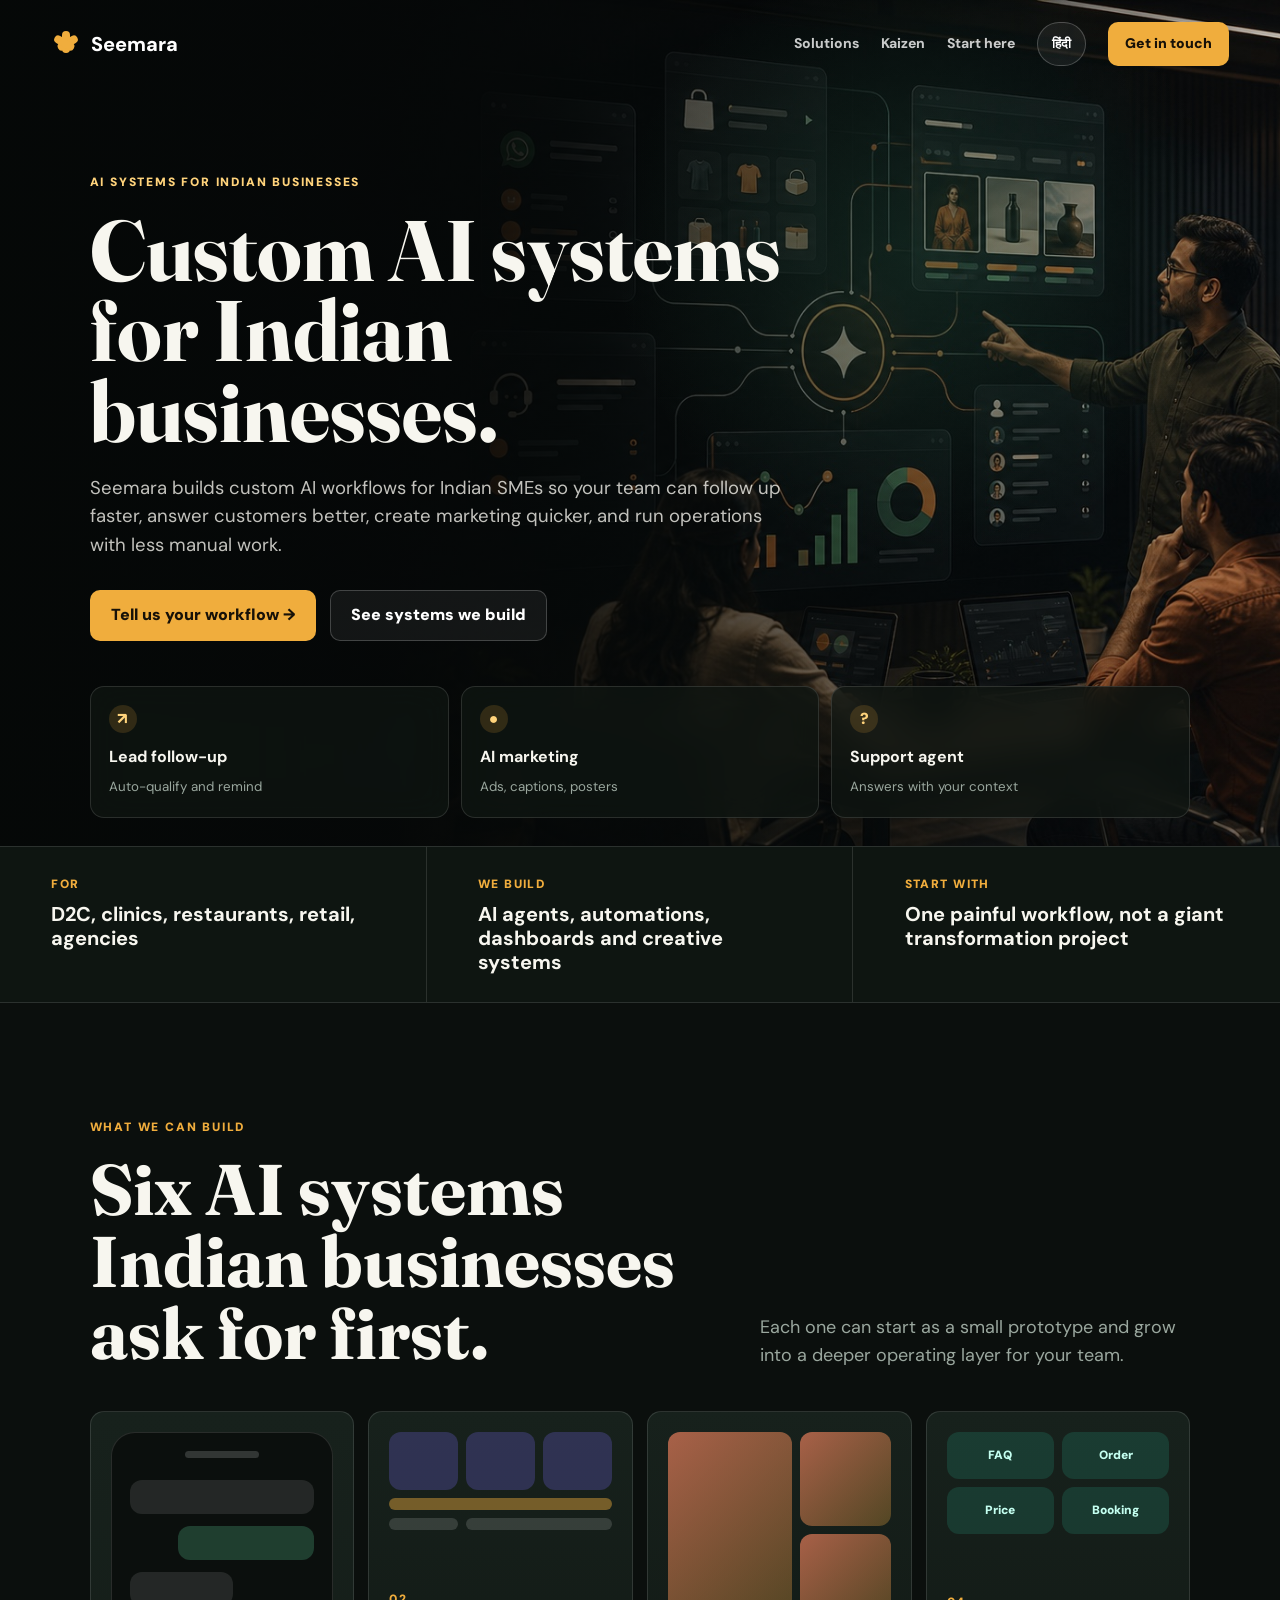
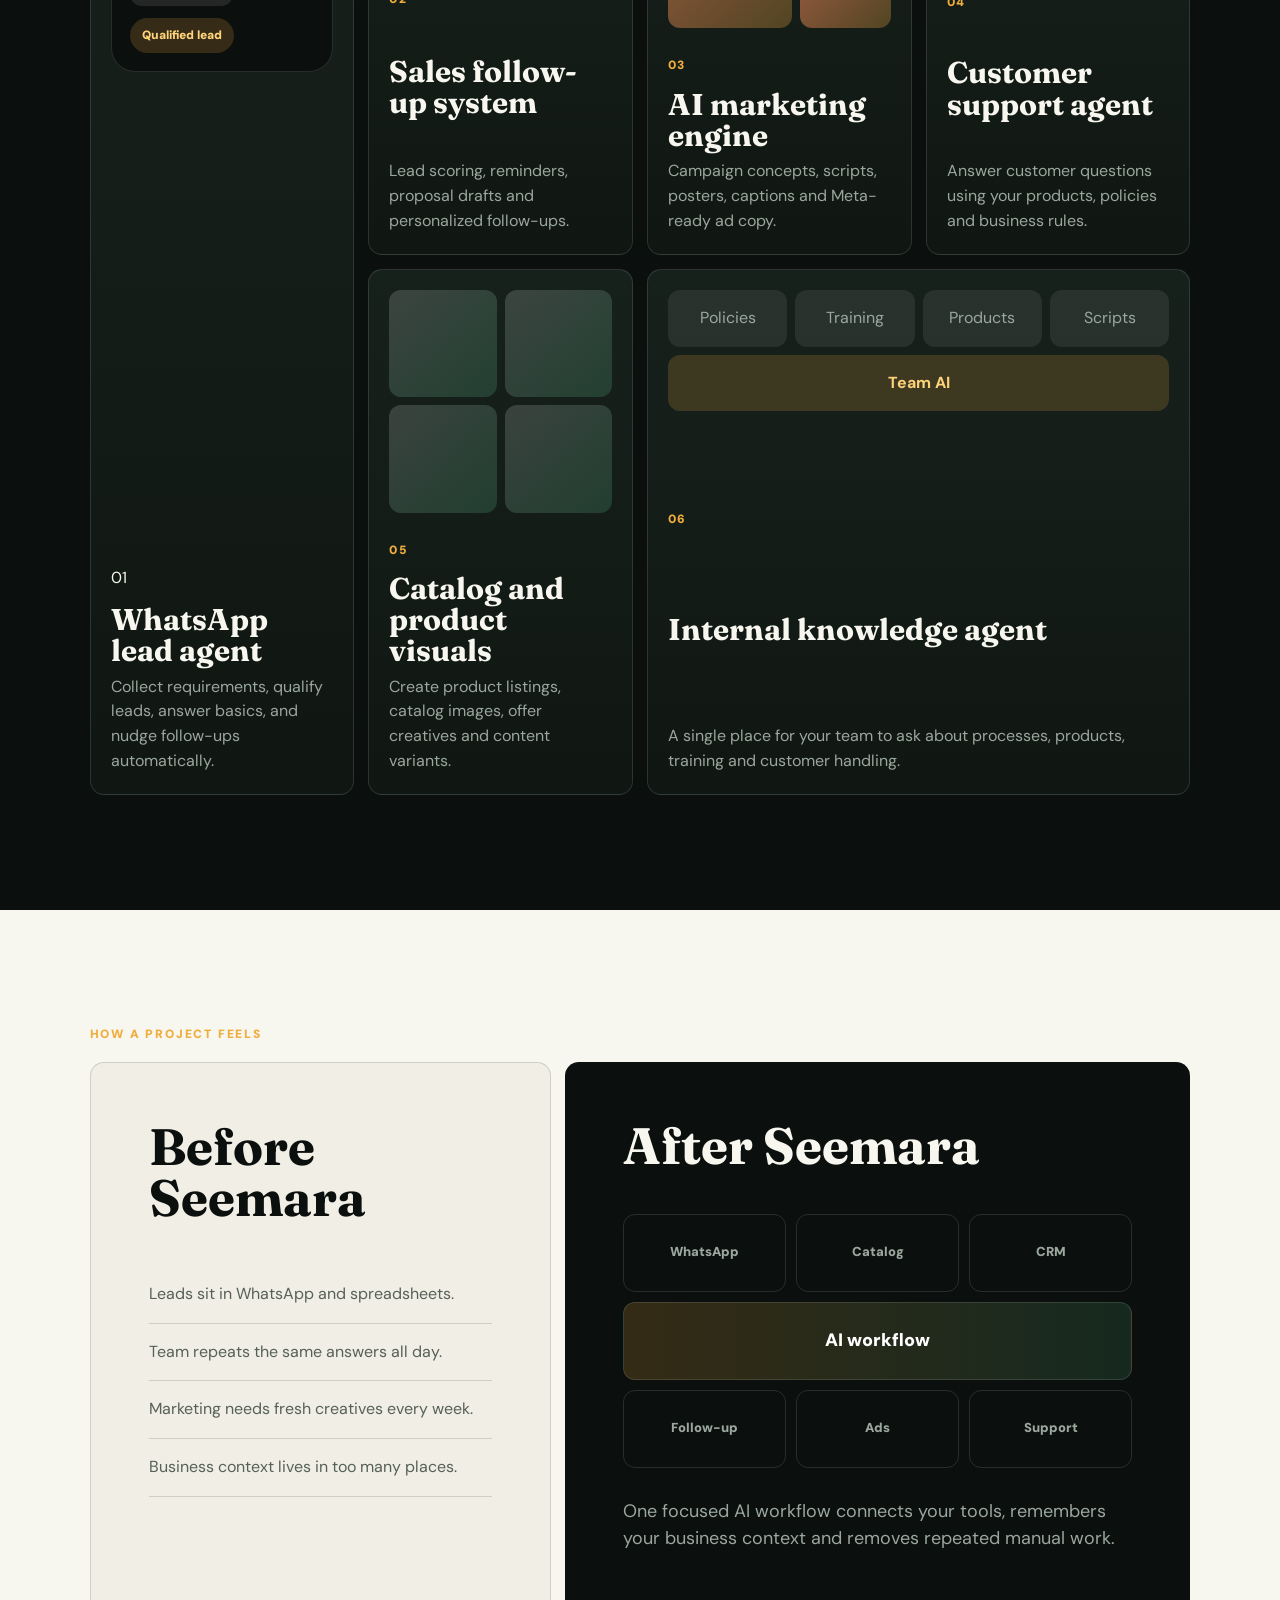
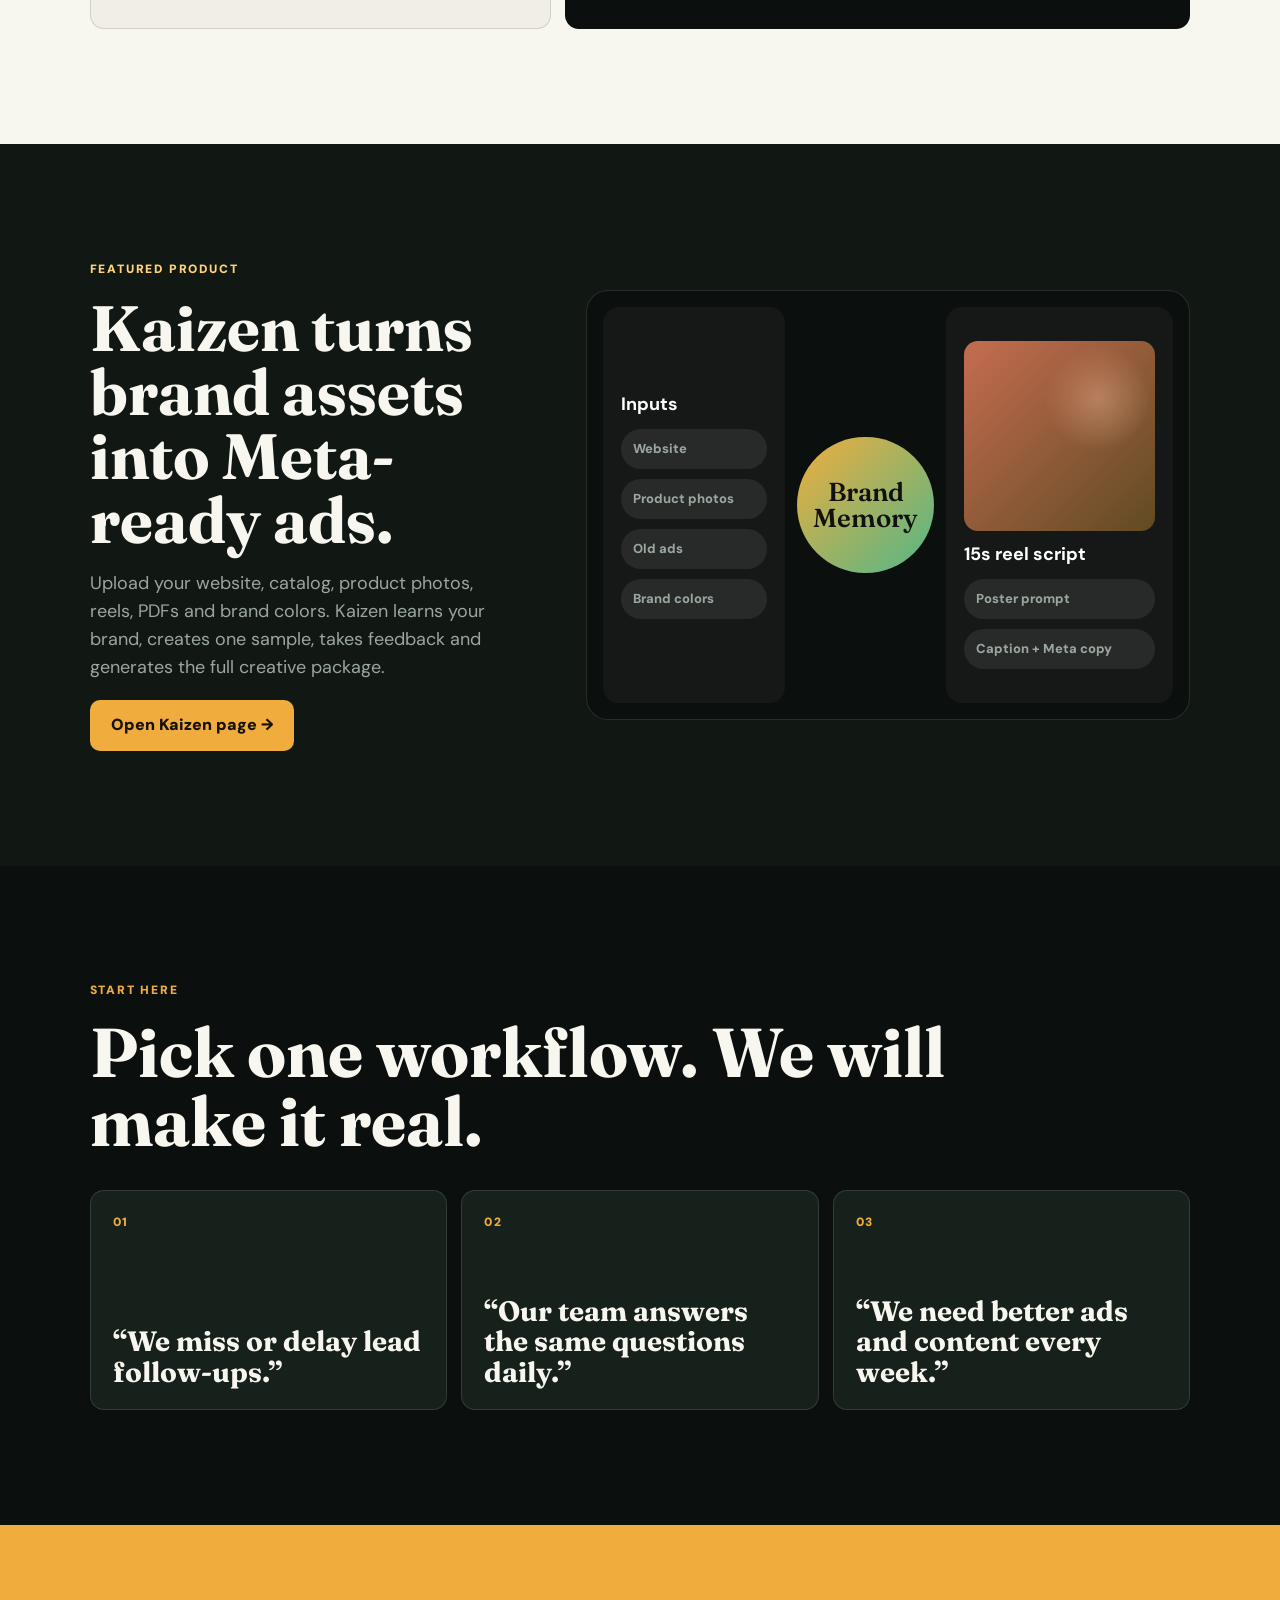
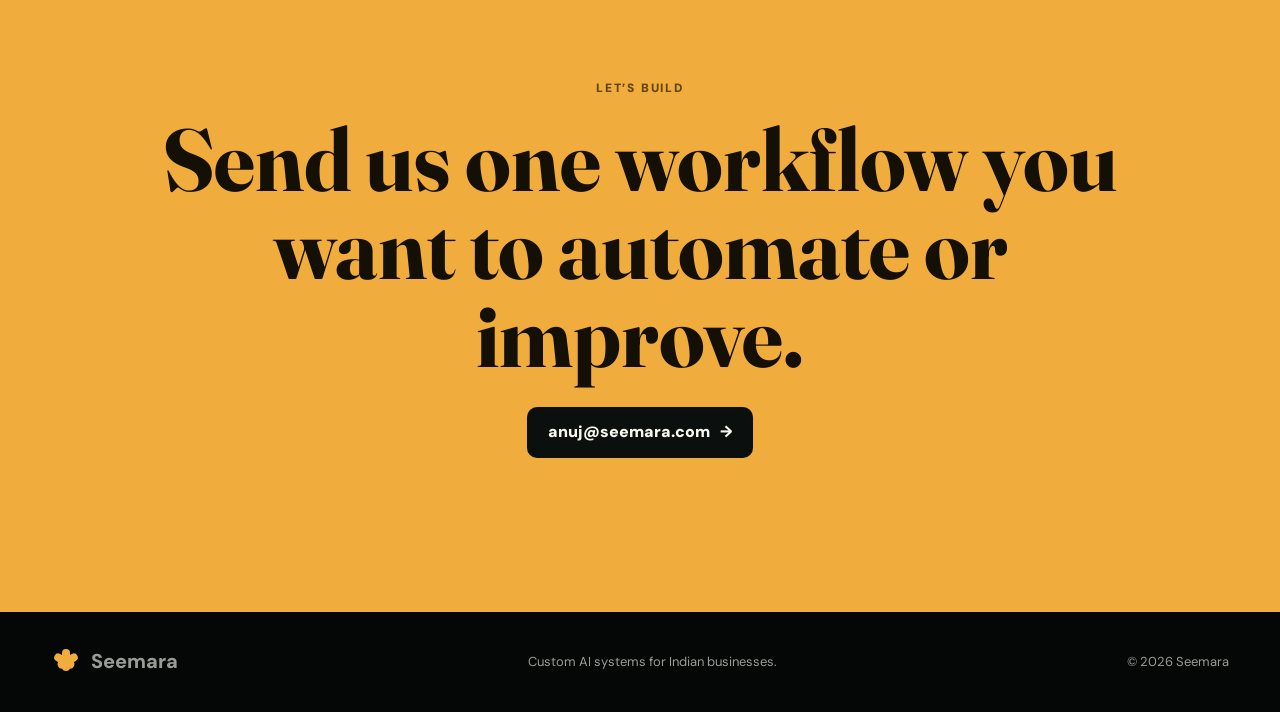
==== commit 5184fec4: "Make Seemara site visual and product-led" ====
--- a/index.html
+++ b/index.html
@@ -3,11 +3,11 @@
   <head>
     <meta charset="UTF-8" />
     <meta name="viewport" content="width=device-width, initial-scale=1.0" />
-    <meta name="description" content="Seemara builds custom AI solutions for Indian businesses, including marketing systems, support agents, WhatsApp automations, sales follow-up, and internal knowledge agents." />
-    <title>Seemara | Custom AI solutions for Indian businesses</title>
+    <meta name="description" content="Seemara builds custom AI systems for Indian businesses: WhatsApp lead agents, AI marketing engines, support agents, sales follow-up, dashboards, and workflow automation." />
+    <title>Seemara | Custom AI systems for Indian businesses</title>
     <link rel="preconnect" href="https://fonts.googleapis.com" />
     <link rel="preconnect" href="https://fonts.gstatic.com" crossorigin />
-    <link href="https://fonts.googleapis.com/css2?family=DM+Sans:opsz,wght@9..40,400;9..40,500;9..40,600;9..40,700&family=Fraunces:opsz,wght@9..144,500;9..144,600&display=swap" rel="stylesheet" />
+    <link href="https://fonts.googleapis.com/css2?family=DM+Sans:opsz,wght@9..40,400;9..40,500;9..40,600;9..40,700;9..40,800&family=Fraunces:opsz,wght@9..144,500;9..144,600&display=swap" rel="stylesheet" />
     <link rel="stylesheet" href="./styles.css" />
   </head>
   <body>
@@ -18,134 +18,191 @@
         <span>Seemara</span>
       </a>
       <nav class="nav-links" aria-label="Primary navigation">
-        <a href="#solutions" data-i18n="nav.solutions">Solutions</a>
-        <a href="#industries" data-i18n="nav.industries">Industries</a>
-        <a href="./kaizen.html">Kaizen</a>
+        <a href="#systems" data-i18n="nav.solutions">Solutions</a>
+        <a href="#kaizen">Kaizen</a>
+        <a href="#start" data-i18n="nav.start">Start here</a>
         <button class="language-toggle" type="button" data-language-toggle aria-label="Switch language">हिंदी</button>
-        <a class="button button-small button-dark" href="mailto:anuj@seemara.com" data-i18n="nav.contact">Get in touch</a>
+        <a class="button button-small button-saffron" href="mailto:anuj@seemara.com" data-i18n="nav.contact">Get in touch</a>
       </nav>
       <button class="menu-button" type="button" aria-label="Open navigation" aria-expanded="false"><span></span><span></span></button>
     </header>
 
     <main id="main">
-      <section class="hero hero-home">
-        <img class="hero-image" src="./assets/indian-sme-ai-hero.jpg" alt="Indian business owner reviewing customer chats, catalog assets, and growth analytics" width="1798" height="875" />
-        <div class="hero-shade"></div>
+      <section class="hero">
+        <img class="hero-image" src="./assets/seemara-ai-command-center.jpg" alt="AI command center for Indian business workflows" width="1798" height="875" />
+        <div class="hero-overlay"></div>
         <div class="hero-content">
-          <p class="eyebrow light" data-i18n="home.hero.eyebrow">AI systems for Indian SMEs</p>
-          <h1 data-i18n="home.hero.title">Custom AI solutions for businesses that want to grow faster.</h1>
-          <p class="hero-copy" data-i18n="home.hero.copy">Seemara builds practical AI products for Indian businesses: marketing systems, WhatsApp automations, support agents, sales follow-up, internal copilots, and custom workflows that fit how your team already works.</p>
+          <p class="eyebrow light" data-i18n="home.hero.eyebrow">AI systems for Indian businesses</p>
+          <h1 data-i18n="home.hero.title">Custom AI systems for Indian businesses.</h1>
+          <p class="hero-copy" data-i18n="home.hero.copy">Seemara builds custom AI workflows for Indian SMEs so your team can follow up faster, answer customers better, create marketing quicker, and run operations with less manual work.</p>
           <div class="hero-actions">
-            <a class="button button-light" href="mailto:anuj@seemara.com" data-i18n="home.hero.cta">Email us your workflow <span aria-hidden="true">→</span></a>
-            <a class="text-link light" href="#solutions" data-i18n="home.hero.secondary">See what we build <span aria-hidden="true">↓</span></a>
-          </div>
-        </div>
-        <div class="buyer-proof">
-          <div><strong data-i18n="home.proof.one.title">For Indian SMEs</strong><span data-i18n="home.proof.one.copy">D2C, clinics, restaurants, retail, agencies, education, real estate</span></div>
-          <div><strong data-i18n="home.proof.two.title">Built around your context</strong><span data-i18n="home.proof.two.copy">Your products, customers, team, tools, and language</span></div>
-        </div>
-      </section>
-
-      <section class="section buyer-section">
-        <div class="section-label" data-i18n="home.clarity.label">What Seemara does</div>
-        <div class="buyer-grid">
-          <h2 data-i18n="home.clarity.title">We turn one messy business workflow into a working AI system.</h2>
-          <div class="prose">
-            <p data-i18n="home.clarity.p1">You do not need to know prompts, models, or automation tools. Tell us where your team loses time, misses leads, repeats answers, or struggles to create content.</p>
-            <p data-i18n="home.clarity.p2">We understand the workflow, build the AI layer, connect it to your existing tools, and keep improving it with real feedback.</p>
-          </div>
-        </div>
-      </section>
-
-      <section id="solutions" class="section solution-section">
-        <div class="section-heading split-heading">
-          <div>
-            <p class="eyebrow" data-i18n="home.solutions.eyebrow">Solutions we can build</p>
-            <h2 data-i18n="home.solutions.title">AI that solves a business problem, not a demo problem.</h2>
-          </div>
-          <p data-i18n="home.solutions.copy">Every solution is bespoke, but these are the use cases Indian SMEs usually need first.</p>
-        </div>
-        <div class="solution-grid">
-          <article><span>01</span><h3 data-i18n="home.solution.marketing.title">AI marketing engine</h3><p data-i18n="home.solution.marketing.copy">Generate campaign ideas, scripts, posters, captions, product ads, and Meta-ready copy from your brand assets.</p></article>
-          <article><span>02</span><h3 data-i18n="home.solution.support.title">Customer support agent</h3><p data-i18n="home.solution.support.copy">Answer FAQs, product questions, appointment queries, pricing questions, and order-related messages with business-specific context.</p></article>
-          <article><span>03</span><h3 data-i18n="home.solution.whatsapp.title">WhatsApp automation</h3><p data-i18n="home.solution.whatsapp.copy">Qualify leads, collect requirements, send follow-ups, route conversations, and reduce manual back-and-forth.</p></article>
-          <article><span>04</span><h3 data-i18n="home.solution.sales.title">Sales follow-up system</h3><p data-i18n="home.solution.sales.copy">Convert inquiries into next steps with better lead scoring, reminders, proposal drafts, and personalized follow-ups.</p></article>
-          <article><span>05</span><h3 data-i18n="home.solution.knowledge.title">Internal knowledge agent</h3><p data-i18n="home.solution.knowledge.copy">Give teams a single place to ask about products, processes, policies, training, and customer handling.</p></article>
-          <article><span>06</span><h3 data-i18n="home.solution.catalog.title">Catalog and product visuals</h3><p data-i18n="home.solution.catalog.copy">Turn product photos, catalogs, and old assets into cleaner product listings, catalog images, and creative variants.</p></article>
-        </div>
-      </section>
-
-      <section id="industries" class="section industry-section">
-        <div class="section-label" data-i18n="home.industries.label">Who this is for</div>
-        <div class="industry-layout">
-          <h2 data-i18n="home.industries.title">Built for businesses where every lead, message, and creative matters.</h2>
-          <div class="industry-list">
-            <span data-i18n="home.industry.d2c">D2C and ecommerce brands</span>
-            <span data-i18n="home.industry.restaurants">Restaurants and cloud kitchens</span>
-            <span data-i18n="home.industry.clinics">Clinics and wellness centers</span>
-            <span data-i18n="home.industry.retail">Retail and local services</span>
-            <span data-i18n="home.industry.agencies">Agencies and consultants</span>
-            <span data-i18n="home.industry.education">Coaching and education businesses</span>
-            <span data-i18n="home.industry.realestate">Real estate and brokers</span>
-            <span data-i18n="home.industry.salon">Salons, spas, and fitness studios</span>
-          </div>
-        </div>
-      </section>
-
-      <section class="section process-section">
-        <div class="section-heading split-heading">
-          <div>
-            <p class="eyebrow" data-i18n="home.process.eyebrow">How we work</p>
-            <h2 data-i18n="home.process.title">Start with one workflow. Prove value fast.</h2>
-          </div>
-          <p data-i18n="home.process.copy">We do not begin with a giant transformation project. We pick one high-impact workflow, ship a working version, then expand from there.</p>
-        </div>
-        <ol class="process-list">
-          <li><span>01</span><div><h3 data-i18n="home.process.one.title">Map the workflow</h3><p data-i18n="home.process.one.copy">We understand your current process, tools, customers, team, and success metric.</p></div></li>
-          <li><span>02</span><div><h3 data-i18n="home.process.two.title">Build a focused prototype</h3><p data-i18n="home.process.two.copy">You see a real working flow before we over-invest in anything complicated.</p></div></li>
-          <li><span>03</span><div><h3 data-i18n="home.process.three.title">Connect it to your tools</h3><p data-i18n="home.process.three.copy">Website, WhatsApp, CRM, sheets, ecommerce, ads, documents, or internal systems.</p></div></li>
-          <li><span>04</span><div><h3 data-i18n="home.process.four.title">Improve with feedback</h3><p data-i18n="home.process.four.copy">The system learns your preferences, exceptions, and business reality over time.</p></div></li>
-        </ol>
-      </section>
-
-      <section class="kaizen-feature section">
-        <div class="kaizen-panel">
-          <div class="kaizen-copy">
-            <p class="eyebrow light" data-i18n="home.kaizen.eyebrow">Featured product</p>
-            <div class="kaizen-wordmark"><span class="kaizen-symbol">K</span> Kaizen</div>
-            <h2 data-i18n="home.kaizen.title">Turn brand assets into Meta-ready ads.</h2>
-            <p data-i18n="home.kaizen.copy">Kaizen helps D2C and visual SME brands upload websites, catalogs, product photos, reels, PDFs, logos, and old campaigns, then generate brand-consistent videos, posters, captions, scripts, and ad copy.</p>
-            <a class="button button-light" href="./kaizen.html" data-i18n="home.kaizen.cta">Explore Kaizen <span aria-hidden="true">→</span></a>
-          </div>
-          <div class="workflow-board" aria-label="Kaizen workflow">
-            <div><strong data-i18n="home.board.input.title">Inputs</strong><span data-i18n="home.board.input.copy">Website, catalog, photos, reels, PDFs, colors</span></div>
-            <div><strong data-i18n="home.board.memory.title">Brand Memory</strong><span data-i18n="home.board.memory.copy">Products, voice, audience, visual style, offers</span></div>
-            <div><strong data-i18n="home.board.output.title">Outputs</strong><span data-i18n="home.board.output.copy">Videos, posters, scripts, captions, Meta copy</span></div>
-          </div>
-        </div>
-      </section>
-
-      <section class="section start-section">
-        <p class="eyebrow" data-i18n="home.start.eyebrow">Good first projects</p>
-        <h2 data-i18n="home.start.title">Not sure where to start? Start here.</h2>
+            <a class="button button-saffron" href="mailto:anuj@seemara.com" data-i18n="home.hero.cta">Tell us your workflow <span aria-hidden="true">→</span></a>
+            <a class="button button-ghost" href="#systems" data-i18n="home.hero.secondary">See systems we build</a>
+          </div>
+        </div>
+        <div class="hero-console" aria-label="Seemara AI system examples">
+          <div class="console-card">
+            <span class="console-icon">↗</span>
+            <strong data-i18n="home.console.leads">Lead follow-up</strong>
+            <small data-i18n="home.console.leads.detail">Auto-qualify and remind</small>
+          </div>
+          <div class="console-card">
+            <span class="console-icon">●</span>
+            <strong data-i18n="home.console.marketing">AI marketing</strong>
+            <small data-i18n="home.console.marketing.detail">Ads, captions, posters</small>
+          </div>
+          <div class="console-card">
+            <span class="console-icon">?</span>
+            <strong data-i18n="home.console.support">Support agent</strong>
+            <small data-i18n="home.console.support.detail">Answers with your context</small>
+          </div>
+        </div>
+      </section>
+
+      <section class="snap-section">
+        <div class="snap-item">
+          <span data-i18n="home.snap.one.label">For</span>
+          <strong data-i18n="home.snap.one.value">D2C, clinics, restaurants, retail, agencies</strong>
+        </div>
+        <div class="snap-item">
+          <span data-i18n="home.snap.two.label">We build</span>
+          <strong data-i18n="home.snap.two.value">AI agents, automations, dashboards and creative systems</strong>
+        </div>
+        <div class="snap-item">
+          <span data-i18n="home.snap.three.label">Start with</span>
+          <strong data-i18n="home.snap.three.value">One painful workflow, not a giant transformation project</strong>
+        </div>
+      </section>
+
+      <section id="systems" class="section systems-section">
+        <div class="section-kicker" data-i18n="home.systems.kicker">What we can build</div>
+        <div class="section-header">
+          <h2 data-i18n="home.systems.title">Six AI systems Indian businesses ask for first.</h2>
+          <p data-i18n="home.systems.copy">Each one can start as a small prototype and grow into a deeper operating layer for your team.</p>
+        </div>
+        <div class="systems-grid">
+          <article class="system-card tall">
+            <div class="mock-phone">
+              <div class="phone-bar"></div>
+              <div class="chat-bubble left"></div>
+              <div class="chat-bubble right"></div>
+              <div class="chat-bubble left short"></div>
+              <div class="status-pill">Qualified lead</div>
+            </div>
+            <div>
+              <span>01</span>
+              <h3 data-i18n="home.system.whatsapp">WhatsApp lead agent</h3>
+              <p data-i18n="home.system.whatsapp.copy">Collect requirements, qualify leads, answer basics, and nudge follow-ups automatically.</p>
+            </div>
+          </article>
+          <article class="system-card">
+            <div class="mini-dashboard">
+              <span></span><span></span><span></span>
+              <div class="bar wide"></div><div class="bar"></div><div class="bar mid"></div>
+            </div>
+            <span>02</span>
+            <h3 data-i18n="home.system.sales">Sales follow-up system</h3>
+            <p data-i18n="home.system.sales.copy">Lead scoring, reminders, proposal drafts and personalized follow-ups.</p>
+          </article>
+          <article class="system-card">
+            <div class="ad-preview">
+              <div></div><div></div><div></div>
+            </div>
+            <span>03</span>
+            <h3 data-i18n="home.system.marketing">AI marketing engine</h3>
+            <p data-i18n="home.system.marketing.copy">Campaign concepts, scripts, posters, captions and Meta-ready ad copy.</p>
+          </article>
+          <article class="system-card">
+            <div class="support-visual"><span>FAQ</span><span>Order</span><span>Price</span><span>Booking</span></div>
+            <span>04</span>
+            <h3 data-i18n="home.system.support">Customer support agent</h3>
+            <p data-i18n="home.system.support.copy">Answer customer questions using your products, policies and business rules.</p>
+          </article>
+          <article class="system-card">
+            <div class="catalog-visual"><div></div><div></div><div></div><div></div></div>
+            <span>05</span>
+            <h3 data-i18n="home.system.catalog">Catalog and product visuals</h3>
+            <p data-i18n="home.system.catalog.copy">Create product listings, catalog images, offer creatives and content variants.</p>
+          </article>
+          <article class="system-card wide">
+            <div class="knowledge-visual"><span>Policies</span><span>Training</span><span>Products</span><span>Scripts</span><strong>Team AI</strong></div>
+            <span>06</span>
+            <h3 data-i18n="home.system.knowledge">Internal knowledge agent</h3>
+            <p data-i18n="home.system.knowledge.copy">A single place for your team to ask about processes, products, training and customer handling.</p>
+          </article>
+        </div>
+      </section>
+
+      <section class="section workflow-section">
+        <div class="section-kicker" data-i18n="home.workflow.kicker">How a project feels</div>
+        <div class="before-after">
+          <div class="before-panel">
+            <h2 data-i18n="home.before.title">Before Seemara</h2>
+            <ul>
+              <li data-i18n="home.before.one">Leads sit in WhatsApp and spreadsheets.</li>
+              <li data-i18n="home.before.two">Team repeats the same answers all day.</li>
+              <li data-i18n="home.before.three">Marketing needs fresh creatives every week.</li>
+              <li data-i18n="home.before.four">Business context lives in too many places.</li>
+            </ul>
+          </div>
+          <div class="after-panel">
+            <h2 data-i18n="home.after.title">After Seemara</h2>
+            <div class="flow-map">
+              <span>WhatsApp</span><span>Catalog</span><span>CRM</span><strong>AI workflow</strong><span>Follow-up</span><span>Ads</span><span>Support</span>
+            </div>
+            <p data-i18n="home.after.copy">One focused AI workflow connects your tools, remembers your business context and removes repeated manual work.</p>
+          </div>
+        </div>
+      </section>
+
+      <section id="kaizen" class="section kaizen-showcase">
+        <div class="kaizen-copy">
+          <div class="section-kicker light" data-i18n="home.kaizen.kicker">Featured product</div>
+          <h2 data-i18n="home.kaizen.title">Kaizen turns brand assets into Meta-ready ads.</h2>
+          <p data-i18n="home.kaizen.copy">Upload your website, catalog, product photos, reels, PDFs and brand colors. Kaizen learns your brand, creates one sample, takes feedback and generates the full creative package.</p>
+          <a class="button button-saffron" href="./kaizen.html" data-i18n="home.kaizen.cta">Open Kaizen page <span aria-hidden="true">→</span></a>
+        </div>
+        <div class="kaizen-lab" aria-label="Kaizen creative generation mockup">
+          <div class="lab-column">
+            <strong>Inputs</strong>
+            <span>Website</span><span>Product photos</span><span>Old ads</span><span>Brand colors</span>
+          </div>
+          <div class="lab-core">Brand<br />Memory</div>
+          <div class="lab-output">
+            <div class="creative-thumb"></div>
+            <strong>15s reel script</strong>
+            <span>Poster prompt</span>
+            <span>Caption + Meta copy</span>
+          </div>
+        </div>
+      </section>
+
+      <section id="start" class="section start-section">
+        <div class="section-kicker" data-i18n="home.start.kicker">Start here</div>
+        <h2 data-i18n="home.start.title">Pick one workflow. We will make it real.</h2>
         <div class="starter-grid">
-          <article><h3 data-i18n="home.start.one.title">“We get leads but don’t follow up well.”</h3><p data-i18n="home.start.one.copy">Build a lead qualification and follow-up agent.</p></article>
-          <article><h3 data-i18n="home.start.two.title">“Our team answers the same questions daily.”</h3><p data-i18n="home.start.two.copy">Build a support or internal knowledge agent.</p></article>
-          <article><h3 data-i18n="home.start.three.title">“We need fresh ads every week.”</h3><p data-i18n="home.start.three.copy">Build a marketing creative system like Kaizen.</p></article>
+          <a href="mailto:anuj@seemara.com?subject=AI%20lead%20follow-up%20system">
+            <span>01</span><strong data-i18n="home.start.leads">“We miss or delay lead follow-ups.”</strong>
+          </a>
+          <a href="mailto:anuj@seemara.com?subject=AI%20support%20agent">
+            <span>02</span><strong data-i18n="home.start.support">“Our team answers the same questions daily.”</strong>
+          </a>
+          <a href="mailto:anuj@seemara.com?subject=AI%20marketing%20engine">
+            <span>03</span><strong data-i18n="home.start.ads">“We need better ads and content every week.”</strong>
+          </a>
         </div>
       </section>
 
       <section class="contact-section">
-        <p class="eyebrow" data-i18n="home.contact.eyebrow">Let’s talk</p>
-        <h2 data-i18n="home.contact.title">Tell us one workflow you want to improve.</h2>
-        <p data-i18n="home.contact.copy">Send a short note about your business and the problem. We will help you shape the first AI solution worth building.</p>
+        <p class="eyebrow" data-i18n="home.contact.kicker">Let’s build</p>
+        <h2 data-i18n="home.contact.title">Send us one workflow you want to automate or improve.</h2>
         <a class="button button-dark" href="mailto:anuj@seemara.com">anuj@seemara.com <span aria-hidden="true">→</span></a>
       </section>
     </main>
 
     <footer class="site-footer">
       <a class="brand" href="./index.html"><span class="brand-mark" aria-hidden="true"><span></span><span></span><span></span></span><span>Seemara</span></a>
-      <p data-i18n="footer.copy">Custom AI solutions for Indian businesses.</p>
+      <p data-i18n="footer.copy">Custom AI systems for Indian businesses.</p>
       <p>© <span data-year></span> Seemara</p>
     </footer>
     <script src="./script.js"></script>
--- a/styles.css
+++ b/styles.css
@@ -1,204 +1,226 @@
 :root {
-  --ink: #151815;
-  --ink-soft: #4f574f;
-  --paper: #f5efe4;
-  --paper-deep: #e9dfd1;
-  --white: #fffdf7;
-  --terracotta: #bd674f;
-  --terracotta-dark: #954b38;
-  --saffron: #d79b45;
-  --sage: #607560;
-  --mint: #dce8d4;
-  --line: rgba(21, 24, 21, 0.14);
-  --line-strong: rgba(21, 24, 21, 0.22);
-  --line-light: rgba(255, 253, 247, 0.18);
-  --radius: 10px;
+  --ink: #0b0f0d;
+  --ink-2: #111814;
+  --panel: #17211c;
+  --panel-2: #203026;
+  --paper: #f7f6ef;
+  --muted: #9aa79e;
+  --line: rgba(255,255,255,.12);
+  --dark-line: rgba(11,15,13,.14);
+  --saffron: #f0ad3d;
+  --saffron-2: #ffd37b;
+  --green: #52b788;
+  --teal: #30c8a3;
+  --terra: #d97657;
+  --violet: #7c6cff;
+  --radius: 14px;
   --serif: "Fraunces", Georgia, serif;
   --sans: "DM Sans", Arial, sans-serif;
 }
 
 * { box-sizing: border-box; }
-html { scroll-behavior: smooth; }
-body { margin: 0; background: var(--paper); color: var(--ink); font-family: var(--sans); font-size: 16px; line-height: 1.6; }
+html { scroll-behavior: smooth; background: var(--ink); }
+body { margin: 0; background: var(--ink); color: var(--paper); font-family: var(--sans); font-size: 16px; line-height: 1.55; }
 a { color: inherit; text-decoration: none; }
 img { display: block; max-width: 100%; }
 button, a { touch-action: manipulation; }
 :focus-visible { outline: 3px solid var(--saffron); outline-offset: 4px; }
-.skip-link { position: fixed; left: 16px; top: -60px; z-index: 1000; background: var(--white); padding: 12px 16px; border-radius: var(--radius); }
+.skip-link { position: fixed; left: 16px; top: -60px; z-index: 1000; background: var(--paper); color: var(--ink); padding: 12px 16px; border-radius: 8px; }
 .skip-link:focus { top: 16px; }
 
-.site-header { position: absolute; z-index: 20; top: 0; left: 0; right: 0; display: flex; align-items: center; justify-content: space-between; padding: 22px clamp(20px, 4vw, 64px); color: var(--white); }
-.solid-header, .kaizen-page .site-header { position: relative; color: var(--ink); background: var(--paper); }
-.brand { display: inline-flex; align-items: center; gap: 10px; font-size: 20px; font-weight: 700; letter-spacing: 0; }
-.brand-mark { position: relative; display: inline-flex; width: 30px; height: 30px; align-items: center; justify-content: center; }
+.site-header { position: absolute; z-index: 20; inset: 0 0 auto; display: flex; align-items: center; justify-content: space-between; padding: 22px clamp(18px,4vw,62px); color: white; }
+.site-header.solid-header, .kaizen-page .site-header { position: relative; background: var(--ink); }
+.brand { display: inline-flex; min-height: 44px; align-items: center; gap: 10px; font-size: 20px; font-weight: 800; }
+.brand-mark { position: relative; display: inline-flex; width: 30px; height: 30px; align-items: center; justify-content: center; color: var(--saffron); }
 .brand-mark span { position: absolute; width: 8px; height: 22px; border-radius: 8px; background: currentColor; transform-origin: center; }
 .brand-mark span:nth-child(1) { transform: rotate(0deg) translateY(-2px); }
 .brand-mark span:nth-child(2) { transform: rotate(60deg) translateY(-2px); }
 .brand-mark span:nth-child(3) { transform: rotate(-60deg) translateY(-2px); }
-.nav-links { display: flex; align-items: center; gap: 24px; font-size: 14px; font-weight: 700; }
-.nav-links > a:not(.button) { opacity: 0.86; transition: opacity 180ms ease; }
-.nav-links > a:not(.button):hover, .nav-links .active { opacity: 1; }
-.language-toggle { min-height: 44px; padding: 8px 14px; border: 1px solid currentColor; border-radius: 999px; background: transparent; color: inherit; cursor: pointer; font: inherit; font-size: 13px; font-weight: 700; }
-.menu-button { display: none; width: 48px; height: 48px; border: 1px solid currentColor; background: transparent; color: inherit; border-radius: 50%; cursor: pointer; }
+.nav-links { display: flex; align-items: center; gap: 22px; font-size: 14px; font-weight: 800; }
+.nav-links > a:not(.button) { color: rgba(255,255,255,.78); }
+.nav-links > a:not(.button):hover, .nav-links .active { color: white; }
+.language-toggle { min-height: 44px; padding: 8px 14px; border: 1px solid rgba(255,255,255,.22); border-radius: 999px; background: rgba(255,255,255,.06); color: white; cursor: pointer; font: inherit; font-size: 13px; font-weight: 800; }
+.menu-button { display: none; width: 48px; height: 48px; border: 1px solid rgba(255,255,255,.34); background: rgba(255,255,255,.06); color: white; border-radius: 50%; cursor: pointer; }
 .menu-button span { display: block; width: 18px; height: 1px; margin: 5px auto; background: currentColor; }
 
-.button { display: inline-flex; min-height: 48px; align-items: center; justify-content: center; gap: 12px; padding: 12px 20px; border: 1px solid transparent; border-radius: var(--radius); font-weight: 800; transition: transform 180ms ease, background 180ms ease, color 180ms ease; }
+.button { display: inline-flex; min-height: 48px; align-items: center; justify-content: center; gap: 10px; padding: 12px 20px; border-radius: 10px; border: 1px solid transparent; font-weight: 900; transition: transform .18s ease, background .18s ease, color .18s ease; }
 .button:hover { transform: translateY(-2px); }
 .button-small { min-height: 44px; padding: 9px 16px; }
-.button-dark { background: var(--ink); color: var(--white); }
-.button-dark:hover { background: var(--terracotta-dark); }
-.button-light { background: var(--white); color: var(--ink); }
-.button-light:hover { background: var(--paper-deep); }
-.text-link { display: inline-flex; min-height: 44px; align-items: center; gap: 8px; font-weight: 800; }
-.text-link.light { color: var(--white); }
-
-.hero { position: relative; min-height: 88dvh; overflow: hidden; color: var(--white); }
-.hero-image, .hero-shade { position: absolute; inset: 0; width: 100%; height: 100%; object-fit: cover; }
-.hero-shade { background: linear-gradient(90deg, rgba(10, 13, 11, 0.9) 0%, rgba(10, 13, 11, 0.68) 43%, rgba(10, 13, 11, 0.18) 82%); }
-.hero-content { position: relative; z-index: 2; display: flex; min-height: 88dvh; max-width: 780px; flex-direction: column; justify-content: center; padding: 112px clamp(20px, 7vw, 112px) 96px; }
-.eyebrow { margin: 0 0 20px; color: var(--terracotta-dark); font-size: 12px; font-weight: 800; letter-spacing: 0.14em; text-transform: uppercase; }
-.eyebrow.light { color: #f0c6a3; }
+.button-saffron { background: var(--saffron); color: #171108; }
+.button-saffron:hover { background: var(--saffron-2); }
+.button-dark { background: var(--ink); color: var(--paper); }
+.button-ghost { border-color: rgba(255,255,255,.2); background: rgba(255,255,255,.06); color: white; }
+.text-link { display: inline-flex; min-height: 44px; align-items: center; gap: 8px; color: var(--saffron-2); font-weight: 900; }
+
+.hero { position: relative; min-height: 94dvh; overflow: hidden; }
+.hero-image, .hero-overlay { position: absolute; inset: 0; width: 100%; height: 100%; object-fit: cover; }
+.hero-overlay { background: radial-gradient(circle at 72% 30%, rgba(82,183,136,.15), transparent 28%), linear-gradient(90deg, rgba(5,8,7,.96), rgba(5,8,7,.75) 45%, rgba(5,8,7,.22)); }
+.hero-content { position: relative; z-index: 2; display: flex; min-height: 94dvh; max-width: 880px; flex-direction: column; justify-content: center; padding: 118px clamp(20px, 7vw, 108px) 150px; }
+.eyebrow, .section-kicker { margin: 0 0 18px; color: var(--saffron); font-size: 12px; font-weight: 900; letter-spacing: .15em; text-transform: uppercase; }
+.eyebrow.light, .section-kicker.light { color: var(--saffron-2); }
 h1, h2, h3, p { margin-top: 0; }
-h1, h2 { font-family: var(--serif); font-weight: 600; letter-spacing: 0; }
-.hero h1 { max-width: 760px; margin-bottom: 22px; font-size: clamp(48px, 5.8vw, 78px); line-height: 0.98; }
-.hero-copy { max-width: 690px; margin-bottom: 30px; color: rgba(255, 253, 247, 0.84); font-size: clamp(17px, 1.55vw, 21px); line-height: 1.65; }
-.hero-actions { display: flex; flex-wrap: wrap; align-items: center; gap: 20px; }
-.buyer-proof { position: absolute; z-index: 3; right: clamp(20px, 4vw, 64px); bottom: 26px; display: grid; width: min(560px, 45vw); grid-template-columns: 1fr 1fr; gap: 12px; }
-.buyer-proof div { padding: 16px; border: 1px solid rgba(255,255,255,.18); border-radius: var(--radius); background: rgba(21,24,21,.58); backdrop-filter: blur(10px); }
-.buyer-proof strong { display: block; margin-bottom: 5px; color: var(--white); font-size: 14px; }
-.buyer-proof span { display: block; color: rgba(255,253,247,.68); font-size: 12px; line-height: 1.45; }
-
-.section { padding: clamp(76px, 9vw, 138px) clamp(20px, 7vw, 112px); }
-.section-label { margin-bottom: 48px; color: var(--terracotta-dark); font-size: 12px; font-weight: 800; letter-spacing: .14em; text-transform: uppercase; }
-.buyer-grid, .problem-grid, .industry-layout, .outputs-grid { display: grid; grid-template-columns: minmax(0, 1.03fr) minmax(320px, .75fr); gap: clamp(42px, 8vw, 130px); }
-.buyer-grid h2, .problem-grid h2, .industry-layout h2, .outputs-grid h2 { margin-bottom: 0; font-size: clamp(40px, 5vw, 72px); line-height: 1.04; }
-.prose { max-width: 590px; color: var(--ink-soft); font-size: 18px; line-height: 1.82; }
-.prose p:last-child { margin-bottom: 0; }
-
-.section-heading { max-width: 820px; margin-bottom: 58px; }
-.section-heading h2 { margin-bottom: 18px; font-size: clamp(40px, 5vw, 70px); line-height: 1.05; }
-.section-heading > p:last-child { max-width: 620px; color: var(--ink-soft); font-size: 18px; }
-.split-heading { display: grid; max-width: none; grid-template-columns: 1.08fr .62fr; gap: 70px; align-items: end; }
-.split-heading > p { margin: 0; color: var(--ink-soft); font-size: 17px; line-height: 1.8; }
-
-.solution-section { background: var(--white); }
-.solution-grid { display: grid; grid-template-columns: repeat(3, 1fr); gap: 14px; }
-.solution-grid article, .starter-grid article, .kaizen-steps article { min-height: 300px; padding: 28px; border: 1px solid var(--line); border-radius: var(--radius); background: var(--paper); }
-.solution-grid span, .kaizen-steps span { color: var(--terracotta-dark); font-size: 12px; font-weight: 800; letter-spacing: .12em; }
-.solution-grid h3, .starter-grid h3, .kaizen-steps h3 { margin: 78px 0 12px; font-family: var(--serif); font-size: 30px; font-weight: 600; line-height: 1.08; }
-.solution-grid p, .starter-grid p, .kaizen-steps p { margin-bottom: 0; color: var(--ink-soft); }
-
-.industry-section { background: var(--paper-deep); }
-.industry-list { display: flex; flex-wrap: wrap; gap: 10px; align-content: flex-start; }
-.industry-list span, .beyond-list span { padding: 10px 14px; border: 1px solid var(--line-strong); border-radius: 999px; background: rgba(255,253,247,.4); color: var(--ink); font-size: 14px; font-weight: 700; }
-.industry-list.centered { justify-content: center; max-width: 880px; margin: 34px auto 0; }
-
-.process-list { margin: 0; padding: 0; list-style: none; border-top: 1px solid var(--line); }
-.process-list li { display: grid; grid-template-columns: 100px 1fr; gap: 20px; padding: 28px 0; border-bottom: 1px solid var(--line); }
-.process-list li > span { color: var(--terracotta-dark); font-size: 12px; font-weight: 800; letter-spacing: .12em; }
-.process-list h3 { margin-bottom: 6px; font-family: var(--serif); font-size: 30px; font-weight: 600; }
-.process-list p { margin: 0; color: var(--ink-soft); }
-
-.kaizen-feature { padding-top: 0; }
-.kaizen-panel { display: grid; min-height: 610px; grid-template-columns: 1fr 1fr; overflow: hidden; border-radius: var(--radius); background: #202722; color: var(--white); }
-.kaizen-copy { display: flex; flex-direction: column; align-items: flex-start; justify-content: center; padding: clamp(42px, 7vw, 92px); }
-.kaizen-wordmark { display: flex; align-items: center; gap: 12px; margin-bottom: 28px; font-size: 22px; font-weight: 800; }
-.kaizen-symbol { display: inline-flex; width: 36px; height: 36px; align-items: center; justify-content: center; border: 1px solid rgba(255,255,255,.3); border-radius: 50%; font-family: var(--serif); font-size: 18px; }
-.kaizen-symbol.large { width: 64px; height: 64px; border-color: var(--line-strong); color: var(--ink); font-size: 32px; }
-.kaizen-copy h2 { margin-bottom: 20px; font-size: clamp(40px, 5vw, 68px); line-height: 1.04; }
-.kaizen-copy p:not(.eyebrow) { margin-bottom: 30px; color: rgba(255,253,247,.68); font-size: 17px; }
-.workflow-board { display: grid; align-content: center; gap: 18px; padding: clamp(28px, 5vw, 70px); background: #171d19; }
-.workflow-board div { padding: 22px; border: 1px solid rgba(255,255,255,.13); border-radius: var(--radius); background: rgba(255,253,247,.05); }
-.workflow-board strong { display: block; margin-bottom: 8px; font-family: var(--serif); font-size: 28px; line-height: 1.1; }
-.workflow-board span { color: rgba(255,253,247,.62); }
-
-.start-section { background: var(--white); text-align: center; }
-.start-section h2, .fit-section h2, .beyond-section h2 { max-width: 880px; margin: 0 auto 34px; font-size: clamp(44px, 6vw, 82px); line-height: 1.02; }
-.starter-grid { display: grid; grid-template-columns: repeat(3, 1fr); gap: 14px; text-align: left; }
-.starter-grid article { background: var(--paper); }
-.starter-grid h3 { margin-top: 54px; }
-
-.contact-section { padding: clamp(94px, 12vw, 170px) 20px; background: var(--paper-deep); text-align: center; }
-.contact-section h2 { max-width: 900px; margin: 0 auto 20px; font-size: clamp(46px, 7vw, 92px); line-height: 1; }
-.contact-section p:not(.eyebrow) { max-width: 610px; margin: 0 auto 30px; color: var(--ink-soft); font-size: 18px; }
-.site-footer { display: flex; align-items: center; justify-content: space-between; gap: 20px; padding: 28px clamp(20px, 4vw, 64px); background: var(--ink); color: rgba(255,253,247,.68); font-size: 13px; }
+h1, h2 { font-family: var(--serif); letter-spacing: 0; }
+.hero h1 { max-width: 850px; margin-bottom: 22px; font-size: clamp(48px, 6.7vw, 92px); line-height: .94; }
+.hero-copy { max-width: 720px; margin-bottom: 30px; color: rgba(247,246,239,.78); font-size: clamp(17px,1.45vw,20px); }
+.hero-actions { display: flex; flex-wrap: wrap; gap: 14px; align-items: center; }
+.hero-console { position: absolute; z-index: 3; left: clamp(20px, 7vw, 108px); right: clamp(20px, 7vw, 108px); bottom: 28px; display: grid; grid-template-columns: repeat(3, 1fr); gap: 12px; }
+.console-card { min-height: 112px; padding: 18px; border: 1px solid var(--line); border-radius: var(--radius); background: rgba(15,22,18,.74); backdrop-filter: blur(16px); }
+.console-icon { display: inline-flex; width: 28px; height: 28px; align-items: center; justify-content: center; margin-bottom: 12px; border-radius: 50%; background: rgba(240,173,61,.16); color: var(--saffron-2); font-weight: 900; }
+.console-card strong { display: block; margin-bottom: 4px; font-size: 16px; }
+.console-card small { color: var(--muted); }
+
+.snap-section { display: grid; grid-template-columns: repeat(3, 1fr); border-top: 1px solid var(--line); border-bottom: 1px solid var(--line); background: #0e1511; }
+.snap-item { padding: 28px clamp(20px,4vw,52px); border-right: 1px solid var(--line); }
+.snap-item:last-child { border-right: 0; }
+.snap-item span { display: block; margin-bottom: 8px; color: var(--saffron); font-size: 12px; font-weight: 900; text-transform: uppercase; letter-spacing: .12em; }
+.snap-item strong { display: block; max-width: 390px; font-size: 20px; line-height: 1.2; }
+
+.section { padding: clamp(76px, 9vw, 140px) clamp(20px, 7vw, 108px); }
+.section-header { display: grid; grid-template-columns: minmax(0, 1fr) minmax(280px, 430px); gap: clamp(28px, 6vw, 82px); align-items: end; margin-bottom: 42px; }
+.section-header h2 { max-width: 790px; margin-bottom: 0; font-size: clamp(42px, 5.6vw, 78px); line-height: 1; }
+.section-header p { margin-bottom: 0; color: var(--muted); font-size: 18px; }
+
+.systems-section { background: #0b0f0d; }
+.systems-grid { display: grid; grid-template-columns: repeat(4, 1fr); grid-auto-rows: minmax(270px, auto); gap: 14px; }
+.system-card { position: relative; display: flex; flex-direction: column; justify-content: space-between; min-height: 300px; overflow: hidden; padding: 20px; border: 1px solid var(--line); border-radius: var(--radius); background: linear-gradient(180deg, #17211c, #101713); }
+.system-card.tall { grid-row: span 2; }
+.system-card.wide { grid-column: span 2; }
+.system-card > span, .kaizen-steps span { color: var(--saffron); font-size: 12px; font-weight: 900; letter-spacing: .12em; }
+.system-card h3 { margin: 14px 0 8px; font-family: var(--serif); font-size: 30px; line-height: 1.04; }
+.system-card p { margin: 0; color: var(--muted); }
+.mock-phone { display: grid; gap: 12px; width: 100%; max-width: 260px; margin: 0 auto 28px; padding: 18px; border: 1px solid var(--line); border-radius: 24px; background: #0b0f0d; }
+.phone-bar { width: 74px; height: 7px; margin: 0 auto 10px; border-radius: 999px; background: rgba(255,255,255,.16); }
+.chat-bubble { height: 34px; border-radius: 12px; background: rgba(255,255,255,.1); }
+.chat-bubble.right { width: 74%; margin-left: auto; background: rgba(82,183,136,.28); }
+.chat-bubble.short { width: 56%; }
+.status-pill { justify-self: start; padding: 8px 12px; border-radius: 999px; background: rgba(240,173,61,.18); color: var(--saffron-2); font-size: 12px; font-weight: 900; }
+.mini-dashboard { display: grid; grid-template-columns: repeat(3, 1fr); gap: 8px; margin-bottom: 26px; }
+.mini-dashboard span { height: 58px; border-radius: 12px; background: rgba(124,108,255,.24); }
+.mini-dashboard .bar { grid-column: span 1; height: 12px; border-radius: 999px; background: rgba(255,255,255,.14); }
+.mini-dashboard .wide { grid-column: span 3; background: rgba(240,173,61,.44); }
+.mini-dashboard .mid { grid-column: span 2; }
+.ad-preview { display: grid; grid-template-columns: 1.1fr .8fr; gap: 8px; margin-bottom: 28px; }
+.ad-preview div { height: 94px; border-radius: 12px; background: linear-gradient(135deg, rgba(217,118,87,.75), rgba(240,173,61,.28)); }
+.ad-preview div:first-child { grid-row: span 2; height: auto; }
+.support-visual, .catalog-visual { display: grid; grid-template-columns: repeat(2,1fr); gap: 8px; margin-bottom: 28px; }
+.support-visual span { padding: 14px 10px; border-radius: 12px; background: rgba(48,200,163,.16); color: #c4fff0; font-size: 12px; font-weight: 900; text-align: center; }
+.catalog-visual div { aspect-ratio: 1; border-radius: 12px; background: linear-gradient(135deg, rgba(255,255,255,.16), rgba(82,183,136,.22)); }
+.knowledge-visual { display: grid; grid-template-columns: repeat(4,1fr); gap: 8px; margin-bottom: 28px; }
+.knowledge-visual span, .knowledge-visual strong { padding: 16px 10px; border-radius: 12px; background: rgba(255,255,255,.08); color: var(--muted); text-align: center; }
+.knowledge-visual strong { grid-column: span 4; background: rgba(240,173,61,.18); color: var(--saffron-2); }
+
+.workflow-section { background: var(--paper); color: var(--ink); }
+.before-after { display: grid; grid-template-columns: .85fr 1.15fr; gap: 14px; }
+.before-panel, .after-panel { min-height: 420px; padding: clamp(28px, 5vw, 58px); border-radius: var(--radius); }
+.before-panel { background: #f0eee5; border: 1px solid var(--dark-line); }
+.after-panel { background: var(--ink); color: var(--paper); }
+.before-panel h2, .after-panel h2 { font-size: clamp(36px, 4vw, 58px); line-height: 1; }
+.before-panel ul { margin: 30px 0 0; padding: 0; list-style: none; color: #566158; }
+.before-panel li { padding: 16px 0; border-bottom: 1px solid var(--dark-line); }
+.flow-map { display: grid; grid-template-columns: repeat(3, 1fr); gap: 10px; margin: 30px 0; }
+.flow-map span, .flow-map strong { display: flex; min-height: 78px; align-items: center; justify-content: center; padding: 12px; border: 1px solid var(--line); border-radius: 12px; color: var(--muted); font-size: 13px; font-weight: 900; text-align: center; }
+.flow-map strong { grid-column: span 3; background: linear-gradient(90deg, rgba(240,173,61,.18), rgba(82,183,136,.16)); color: white; font-size: 18px; }
+.after-panel p { color: var(--muted); font-size: 18px; }
+
+.kaizen-showcase { display: grid; grid-template-columns: .82fr 1.18fr; gap: clamp(28px, 6vw, 78px); align-items: center; background: #111814; }
+.kaizen-copy h2 { margin-bottom: 18px; font-size: clamp(42px, 5vw, 76px); line-height: 1; }
+.kaizen-copy p { max-width: 620px; color: var(--muted); font-size: 18px; }
+.kaizen-lab { display: grid; grid-template-columns: .72fr .54fr .9fr; gap: 12px; min-height: 430px; padding: 16px; border: 1px solid var(--line); border-radius: 22px; background: #0b0f0d; }
+.lab-column, .lab-output { display: grid; align-content: center; gap: 10px; padding: 18px; border-radius: 16px; background: rgba(255,255,255,.04); }
+.lab-column strong, .lab-output strong { color: white; font-size: 18px; }
+.lab-column span, .lab-output span { padding: 10px 12px; border-radius: 999px; background: rgba(255,255,255,.08); color: var(--muted); font-size: 13px; font-weight: 800; }
+.lab-core { display: flex; align-items: center; justify-content: center; align-self: center; aspect-ratio: 1; border-radius: 50%; background: linear-gradient(135deg, var(--saffron), var(--green)); color: #111; font-family: var(--serif); font-size: 26px; font-weight: 600; line-height: 1; text-align: center; }
+.creative-thumb { min-height: 190px; border-radius: 14px; background: linear-gradient(135deg, rgba(217,118,87,.9), rgba(240,173,61,.34)), radial-gradient(circle at 70% 30%, rgba(255,255,255,.42), transparent 28%); }
+
+.start-section { background: #0b0f0d; }
+.start-section h2 { max-width: 860px; margin-bottom: 34px; font-size: clamp(42px, 5.4vw, 78px); line-height: 1; }
+.starter-grid { display: grid; grid-template-columns: repeat(3, 1fr); gap: 14px; }
+.starter-grid a { display: grid; min-height: 220px; align-content: space-between; padding: 22px; border: 1px solid var(--line); border-radius: var(--radius); background: var(--panel); }
+.starter-grid span { color: var(--saffron); font-size: 12px; font-weight: 900; letter-spacing: .12em; }
+.starter-grid strong { font-family: var(--serif); font-size: 28px; line-height: 1.08; }
+
+.contact-section { padding: clamp(94px, 12vw, 170px) 20px; background: var(--saffron); color: #151006; text-align: center; }
+.contact-section h2 { max-width: 960px; margin: 0 auto 28px; font-size: clamp(44px, 7vw, 88px); line-height: 1; }
+.contact-section .eyebrow { color: #65450f; }
+.site-footer { display: flex; align-items: center; justify-content: space-between; gap: 20px; padding: 28px clamp(20px,4vw,62px); background: #050706; color: rgba(247,246,239,.62); font-size: 13px; }
 .site-footer p { margin: 0; }
-.site-footer .brand { color: var(--white); font-size: 17px; }
-
-.kaizen-product-hero { display: grid; min-height: 690px; grid-template-columns: .95fr 1fr; align-items: center; gap: clamp(38px, 6vw, 90px); padding-top: 70px; padding-bottom: 86px; }
-.kaizen-hero-copy { max-width: 740px; }
-.kaizen-title { display: flex; align-items: center; gap: 18px; margin-bottom: 26px; }
-.kaizen-title h1 { margin: 0; color: var(--ink); font-family: var(--sans); font-size: 27px; font-weight: 800; }
-.kaizen-product-hero h2 { margin-bottom: 22px; font-size: clamp(50px, 5.6vw, 80px); line-height: .98; }
-.kaizen-hero-copy > p:not(.eyebrow) { max-width: 660px; margin-bottom: 30px; color: var(--ink-soft); font-size: 19px; line-height: 1.75; }
-.ad-system-card { display: grid; gap: 16px; padding: 20px; border: 1px solid var(--line); border-radius: 18px; background: var(--white); box-shadow: 0 24px 80px rgba(21,24,21,.12); }
-.mini-toolbar { display: flex; gap: 7px; padding-bottom: 4px; }
-.mini-toolbar span { width: 10px; height: 10px; border-radius: 50%; background: var(--line-strong); }
-.asset-row { display: flex; flex-wrap: wrap; gap: 8px; align-items: center; padding: 18px; border-radius: var(--radius); background: var(--paper); }
-.asset-row strong, .output-card strong { width: 100%; font-size: 14px; }
-.asset-row span { padding: 8px 12px; border-radius: 999px; background: var(--white); color: var(--ink-soft); font-size: 13px; font-weight: 700; }
-.memory-card { padding: 34px; border-radius: var(--radius); background: var(--ink); color: var(--white); }
-.memory-card small { color: #f0c6a3; font-weight: 800; letter-spacing: .12em; text-transform: uppercase; }
-.memory-card strong { display: block; max-width: 420px; margin: 16px 0 14px; font-family: var(--serif); font-size: 39px; line-height: 1.04; }
-.memory-card p { margin: 0; color: rgba(255,253,247,.66); }
-.output-card { padding: 20px; border: 1px solid var(--line); border-radius: var(--radius); background: var(--mint); }
-.output-card span { color: var(--ink-soft); }
-.problem-band { background: var(--ink); color: var(--white); }
-.light-prose { color: rgba(255,253,247,.67); }
-.kaizen-workflow-section { background: var(--white); }
-.kaizen-steps { display: grid; grid-template-columns: repeat(4, 1fr); gap: 14px; }
-.kaizen-steps article { background: var(--paper); }
-.kaizen-steps h3 { margin-top: 68px; }
+
+/* Kaizen page */
+.kaizen-product-hero { display: grid; min-height: 660px; grid-template-columns: .82fr 1.18fr; gap: clamp(28px, 6vw, 84px); align-items: center; padding: 52px clamp(20px,7vw,108px) 72px; background: radial-gradient(circle at 78% 12%, rgba(240,173,61,.16), transparent 28%), var(--ink); }
+.kaizen-title { display: flex; align-items: center; gap: 14px; margin-bottom: 24px; }
+.kaizen-symbol { display: inline-flex; width: 56px; height: 56px; align-items: center; justify-content: center; border: 1px solid var(--line); border-radius: 50%; color: var(--saffron); font-family: var(--serif); font-size: 28px; }
+.kaizen-title h1 { margin: 0; font-family: var(--sans); font-size: 28px; }
+.kaizen-product-hero h2 { margin-bottom: 20px; font-size: clamp(44px, 5vw, 70px); line-height: .96; }
+.kaizen-hero-copy p:not(.eyebrow) { max-width: 640px; color: var(--muted); font-size: 18px; }
+.ad-system-card { padding: 18px; border: 1px solid var(--line); border-radius: 24px; background: #101713; box-shadow: 0 24px 100px rgba(0,0,0,.35); }
+.mini-toolbar { display: flex; gap: 7px; margin-bottom: 14px; }
+.mini-toolbar span { width: 10px; height: 10px; border-radius: 50%; background: rgba(255,255,255,.18); }
+.asset-row { display: flex; flex-wrap: wrap; gap: 8px; padding: 18px; border-radius: 14px; background: rgba(255,255,255,.05); }
+.asset-row strong, .output-card strong { width: 100%; color: white; }
+.asset-row span { padding: 8px 11px; border-radius: 999px; background: rgba(255,255,255,.09); color: var(--muted); font-size: 13px; font-weight: 800; }
+.memory-card { margin: 14px 0; padding: 34px; border-radius: 16px; background: linear-gradient(135deg, rgba(240,173,61,.2), rgba(82,183,136,.14)); }
+.memory-card small { color: var(--saffron-2); font-weight: 900; letter-spacing: .12em; text-transform: uppercase; }
+.memory-card strong { display: block; margin: 14px 0 12px; font-family: var(--serif); font-size: 38px; line-height: 1; }
+.memory-card p { color: var(--muted); }
+.output-card span { display: block; margin-top: 8px; color: var(--muted); }
+.output-card { padding: 20px; border: 1px solid var(--line); border-radius: 14px; background: rgba(255,255,255,.05); }
+.problem-band { background: var(--paper); color: var(--ink); }
+.problem-grid, .outputs-grid { display: grid; grid-template-columns: 1fr .72fr; gap: clamp(32px, 7vw, 100px); }
+.problem-grid h2, .outputs-grid h2 { margin: 0; font-size: clamp(40px, 5.6vw, 76px); line-height: 1; }
+.light-prose, .prose { color: #4d574f; font-size: 18px; }
+.kaizen-workflow-section { background: #101713; }
+.kaizen-steps { display: grid; grid-template-columns: repeat(4,1fr); gap: 14px; }
+.kaizen-steps article { min-height: 280px; padding: 22px; border: 1px solid var(--line); border-radius: var(--radius); background: var(--panel); }
+.kaizen-steps h3 { margin: 70px 0 10px; font-family: var(--serif); font-size: 28px; line-height: 1.05; }
+.kaizen-steps p { color: var(--muted); }
+.outputs-section { background: var(--ink); }
 .output-list { border-top: 1px solid var(--line); }
 .output-list div { display: flex; justify-content: space-between; gap: 20px; padding: 22px 0; border-bottom: 1px solid var(--line); }
-.output-list span { font-size: 17px; font-weight: 800; }
-.output-list small { color: var(--ink-soft); text-align: right; }
-.fit-section, .beyond-section { text-align: center; }
-.beyond-section { background: var(--white); }
-.beyond-section > p:not(.eyebrow) { max-width: 720px; margin: 0 auto 30px; color: var(--ink-soft); font-size: 18px; }
-.beyond-list { display: flex; flex-wrap: wrap; justify-content: center; gap: 10px; }
-
-html[lang="hi"] body { font-family: var(--sans); }
-html[lang="hi"] .hero h1, html[lang="hi"] h2 { font-family: var(--serif); }
-html[lang="hi"] .hero h1 { max-width: 860px; font-size: clamp(42px, 5.2vw, 70px); }
-
-@media (max-width: 980px) {
-  .nav-links { display: none; position: absolute; top: 76px; left: 20px; right: 20px; flex-direction: column; align-items: stretch; gap: 6px; padding: 16px; border-radius: var(--radius); background: var(--white); color: var(--ink); box-shadow: 0 18px 50px rgba(0,0,0,.18); }
+.output-list span { font-size: 18px; font-weight: 900; }
+.output-list small { color: var(--muted); text-align: right; }
+.fit-section, .beyond-section { background: var(--paper); color: var(--ink); text-align: center; }
+.fit-section h2, .beyond-section h2 { max-width: 900px; margin: 0 auto 30px; font-size: clamp(42px, 5.6vw, 82px); line-height: 1; }
+.industry-list, .beyond-list { display: flex; flex-wrap: wrap; justify-content: center; gap: 10px; max-width: 920px; margin: 30px auto 0; }
+.industry-list span, .beyond-list span { padding: 10px 14px; border: 1px solid var(--dark-line); border-radius: 999px; background: white; color: var(--ink); font-size: 14px; font-weight: 900; }
+.beyond-section p { max-width: 720px; margin: 0 auto; color: #4d574f; font-size: 18px; }
+
+html[lang="hi"] .hero h1 { max-width: 940px; font-size: clamp(40px,5.7vw,78px); }
+
+@media (max-width: 1040px) {
+  .nav-links { display: none; position: absolute; top: 76px; left: 18px; right: 18px; flex-direction: column; align-items: stretch; gap: 6px; padding: 16px; border: 1px solid var(--line); border-radius: var(--radius); background: #101713; box-shadow: 0 24px 80px rgba(0,0,0,.35); }
   .nav-links.open { display: flex; }
-  .nav-links a, .language-toggle { min-height: 48px; justify-content: flex-start; padding: 12px; text-align: left; }
+  .nav-links a, .language-toggle { justify-content: flex-start; min-height: 48px; padding: 12px; text-align: left; }
   .menu-button { display: block; }
-  .buyer-grid, .problem-grid, .industry-layout, .outputs-grid, .split-heading, .kaizen-panel, .kaizen-product-hero { grid-template-columns: 1fr; }
-  .buyer-proof { position: relative; right: auto; bottom: auto; width: auto; margin: -78px 20px 0; grid-template-columns: 1fr; }
-  .solution-grid, .starter-grid, .kaizen-steps { grid-template-columns: repeat(2, 1fr); }
+  .hero-console, .snap-section, .section-header, .before-after, .kaizen-showcase, .kaizen-product-hero, .problem-grid, .outputs-grid { grid-template-columns: 1fr; }
+  .hero-content { padding-bottom: 240px; }
+  .systems-grid { grid-template-columns: repeat(2,1fr); }
+  .system-card.tall, .system-card.wide { grid-column: auto; grid-row: auto; }
+  .kaizen-lab { grid-template-columns: 1fr; }
+  .kaizen-steps, .starter-grid { grid-template-columns: repeat(2,1fr); }
 }
 
 @media (max-width: 680px) {
-  .site-header { padding: 18px 20px; }
-  .hero, .hero-content { min-height: 88dvh; }
-  .hero-content { padding: 112px 20px 82px; }
-  .hero h1 { font-size: 46px; }
-  .hero-shade { background: linear-gradient(90deg, rgba(10,13,11,.9), rgba(10,13,11,.58)); }
-  .section { padding: 72px 20px; }
-  .section-label { margin-bottom: 32px; }
-  .buyer-grid h2, .problem-grid h2, .industry-layout h2, .outputs-grid h2, .section-heading h2, .start-section h2, .fit-section h2, .beyond-section h2 { font-size: 40px; }
-  .solution-grid, .starter-grid, .kaizen-steps { grid-template-columns: 1fr; }
-  .solution-grid article, .starter-grid article, .kaizen-steps article { min-height: 230px; padding: 24px; }
-  .solution-grid h3, .starter-grid h3, .kaizen-steps h3 { margin-top: 48px; }
-  .process-list li { grid-template-columns: 1fr; gap: 8px; }
-  .kaizen-panel { min-height: 0; }
-  .kaizen-copy { padding: 42px 24px; }
-  .workflow-board { padding: 24px; }
-  .site-footer { display: grid; }
-  .kaizen-product-hero { padding-top: 54px; }
-  .kaizen-product-hero h2 { font-size: 46px; }
-  .memory-card { padding: 26px; }
-  .memory-card strong { font-size: 32px; }
+  .site-header { padding: 16px 18px; }
+  .hero, .hero-content { min-height: 100dvh; }
+  .hero-content { padding: 104px 18px 330px; }
+  .hero h1 { font-size: 43px; }
+  .hero-console { left: 18px; right: 18px; bottom: 18px; gap: 8px; }
+  .console-card { min-height: 92px; padding: 12px; }
+  .console-card small { display: none; }
+  .snap-item { border-right: 0; border-bottom: 1px solid var(--line); }
+  .section { padding: 70px 18px; }
+  .section-header h2, .before-panel h2, .after-panel h2, .kaizen-copy h2, .start-section h2, .contact-section h2, .problem-grid h2, .outputs-grid h2, .fit-section h2, .beyond-section h2 { font-size: 40px; }
+  .systems-grid, .kaizen-steps, .starter-grid { grid-template-columns: 1fr; }
+  .flow-map { grid-template-columns: 1fr; }
+  .flow-map strong { grid-column: auto; }
+  .kaizen-product-hero h2 { font-size: 44px; }
   .output-list div { flex-direction: column; gap: 4px; }
   .output-list small { text-align: left; }
-  html[lang="hi"] .hero h1 { font-size: 39px; }
+  .site-footer { display: grid; }
+  html[lang="hi"] .hero h1 { font-size: 38px; }
 }
 
 @media (prefers-reduced-motion: reduce) {
   html { scroll-behavior: auto; }
-  *, *::before, *::after { transition-duration: 0.01ms !important; animation-duration: 0.01ms !important; }
-}
+  *, *::before, *::after { transition-duration: .01ms !important; animation-duration: .01ms !important; }
+}
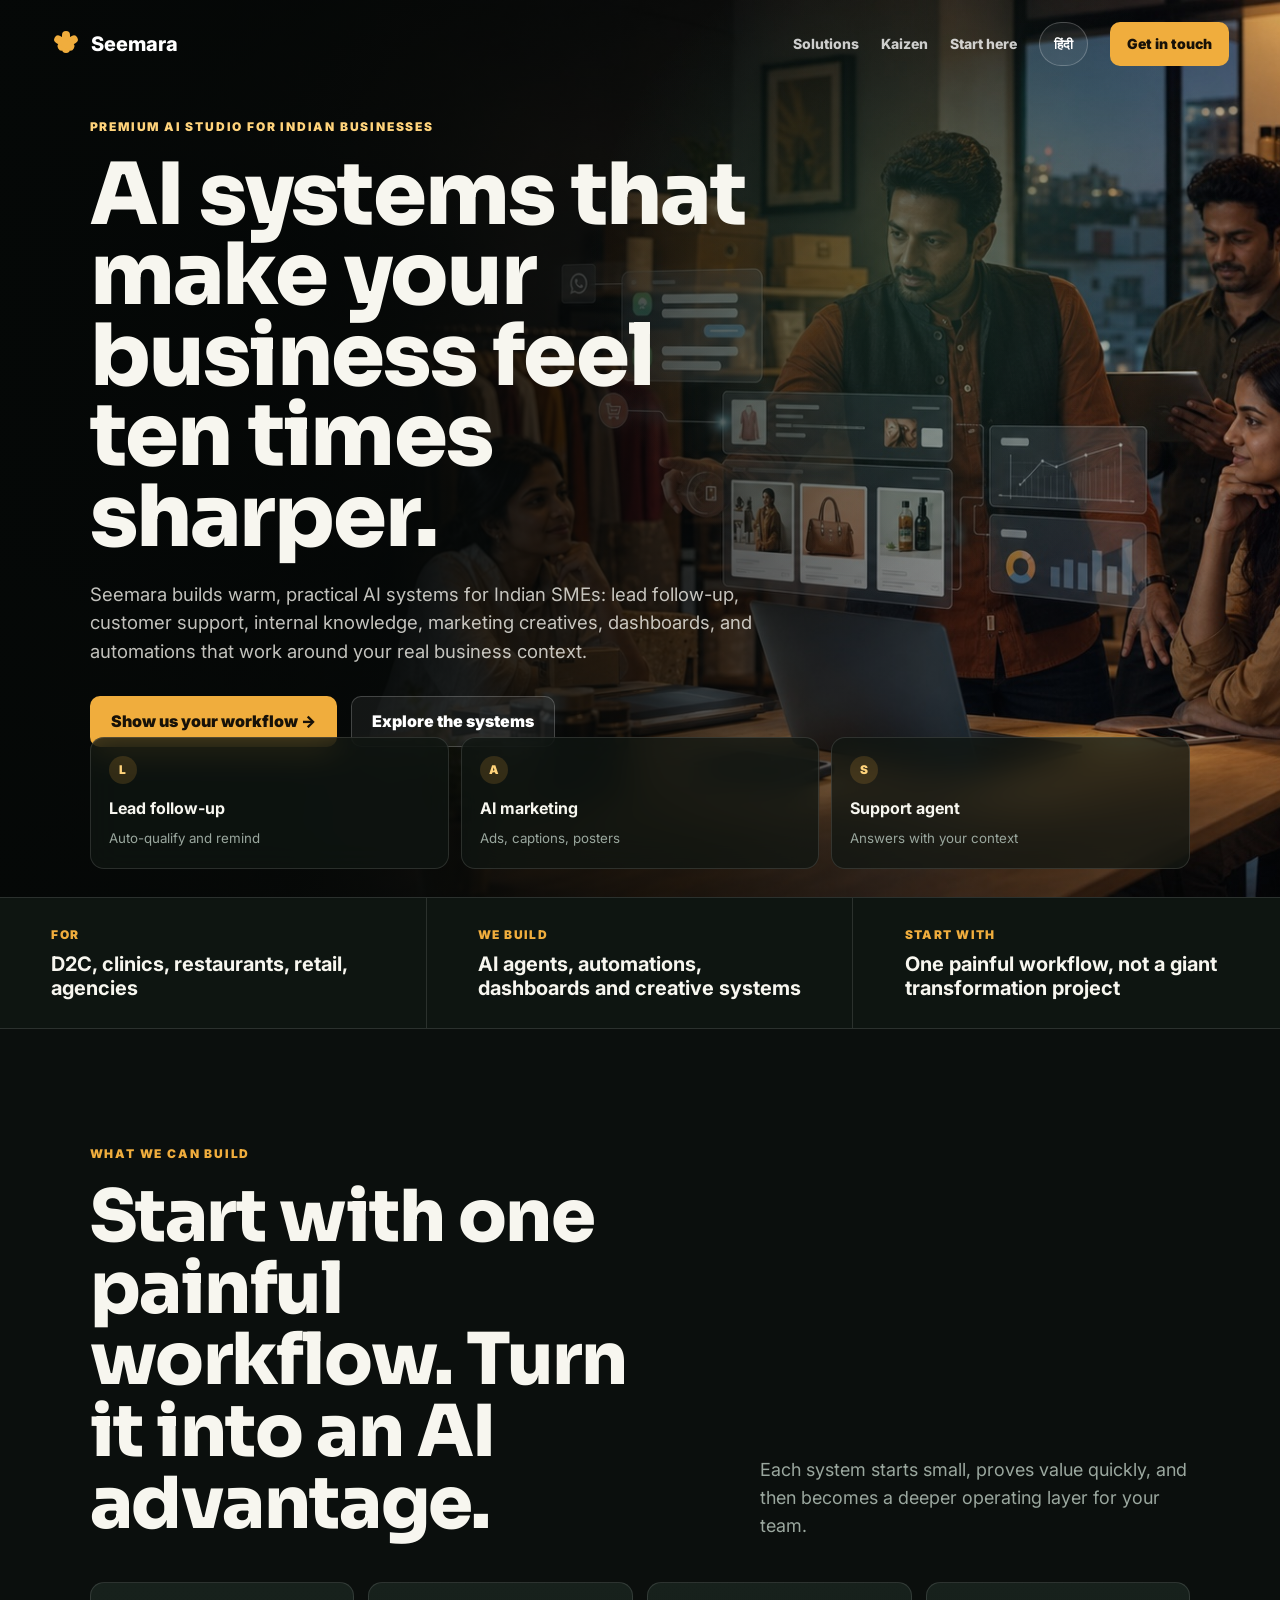
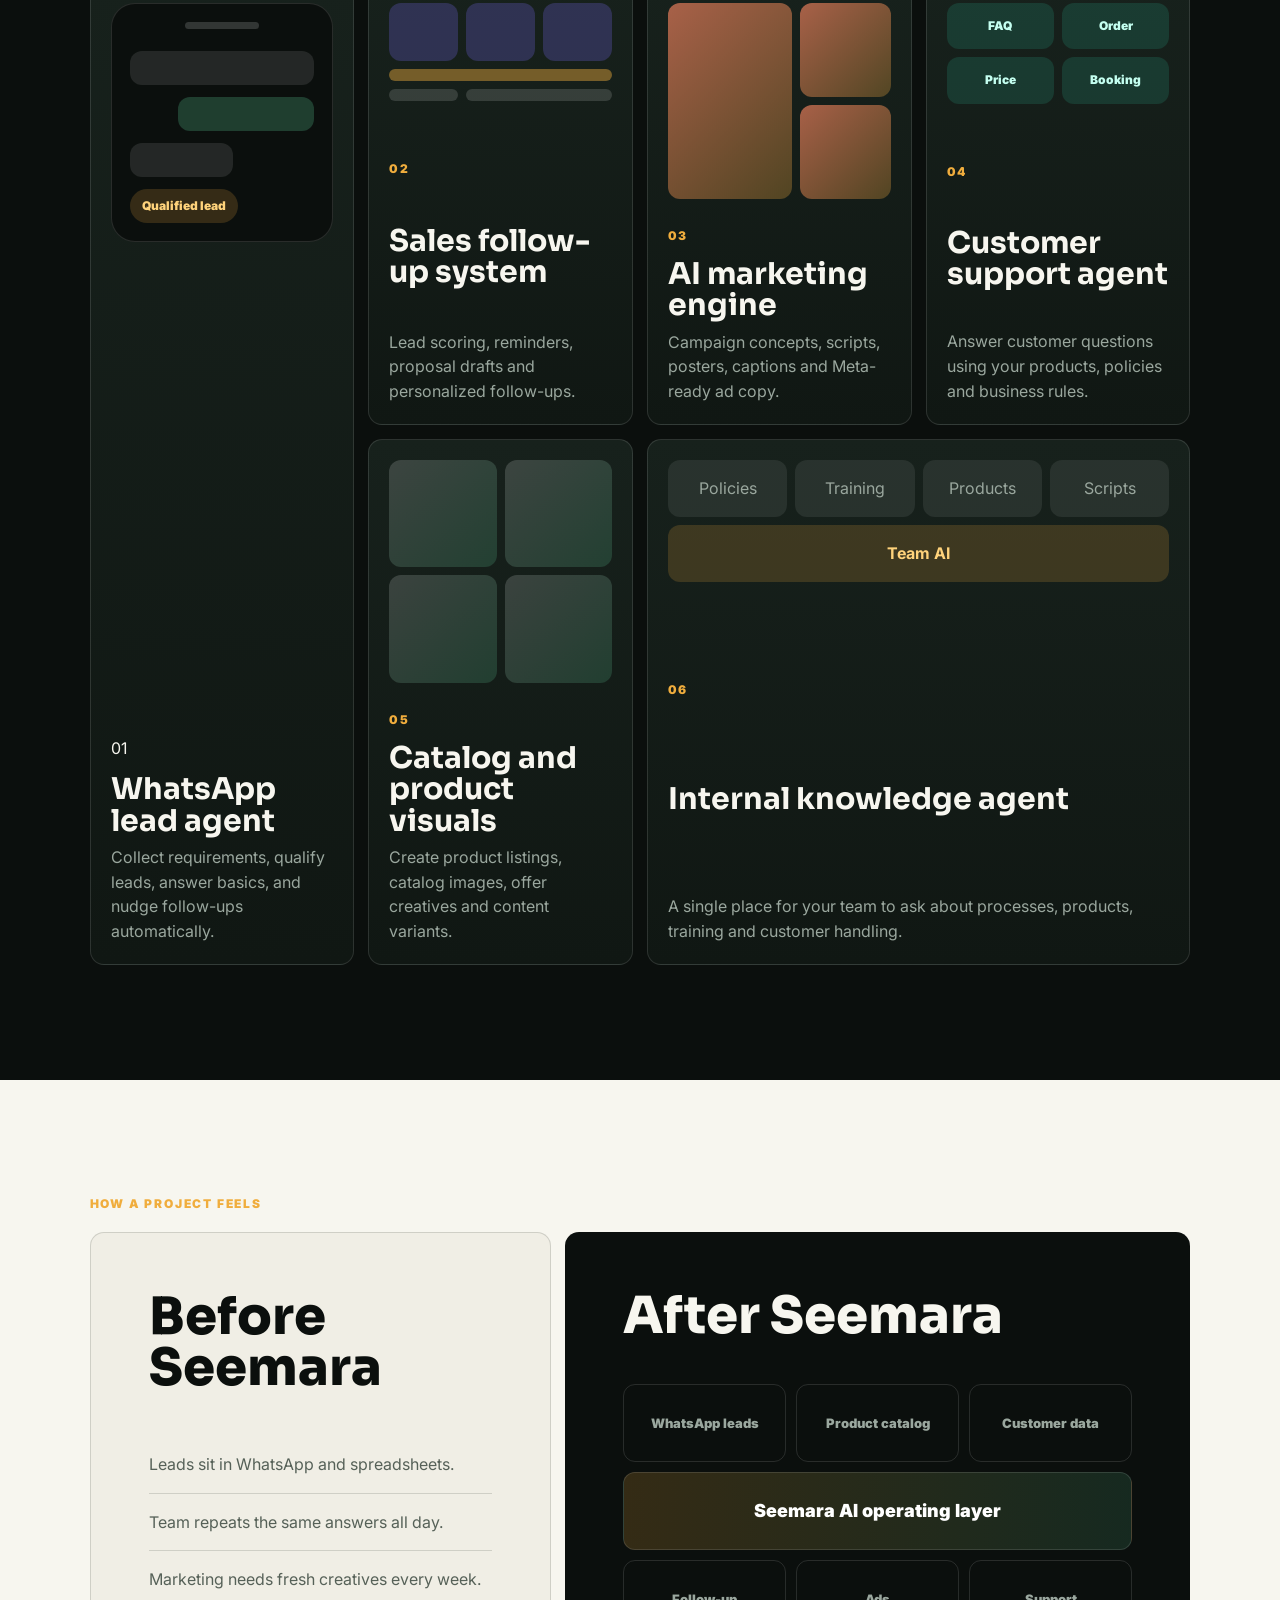
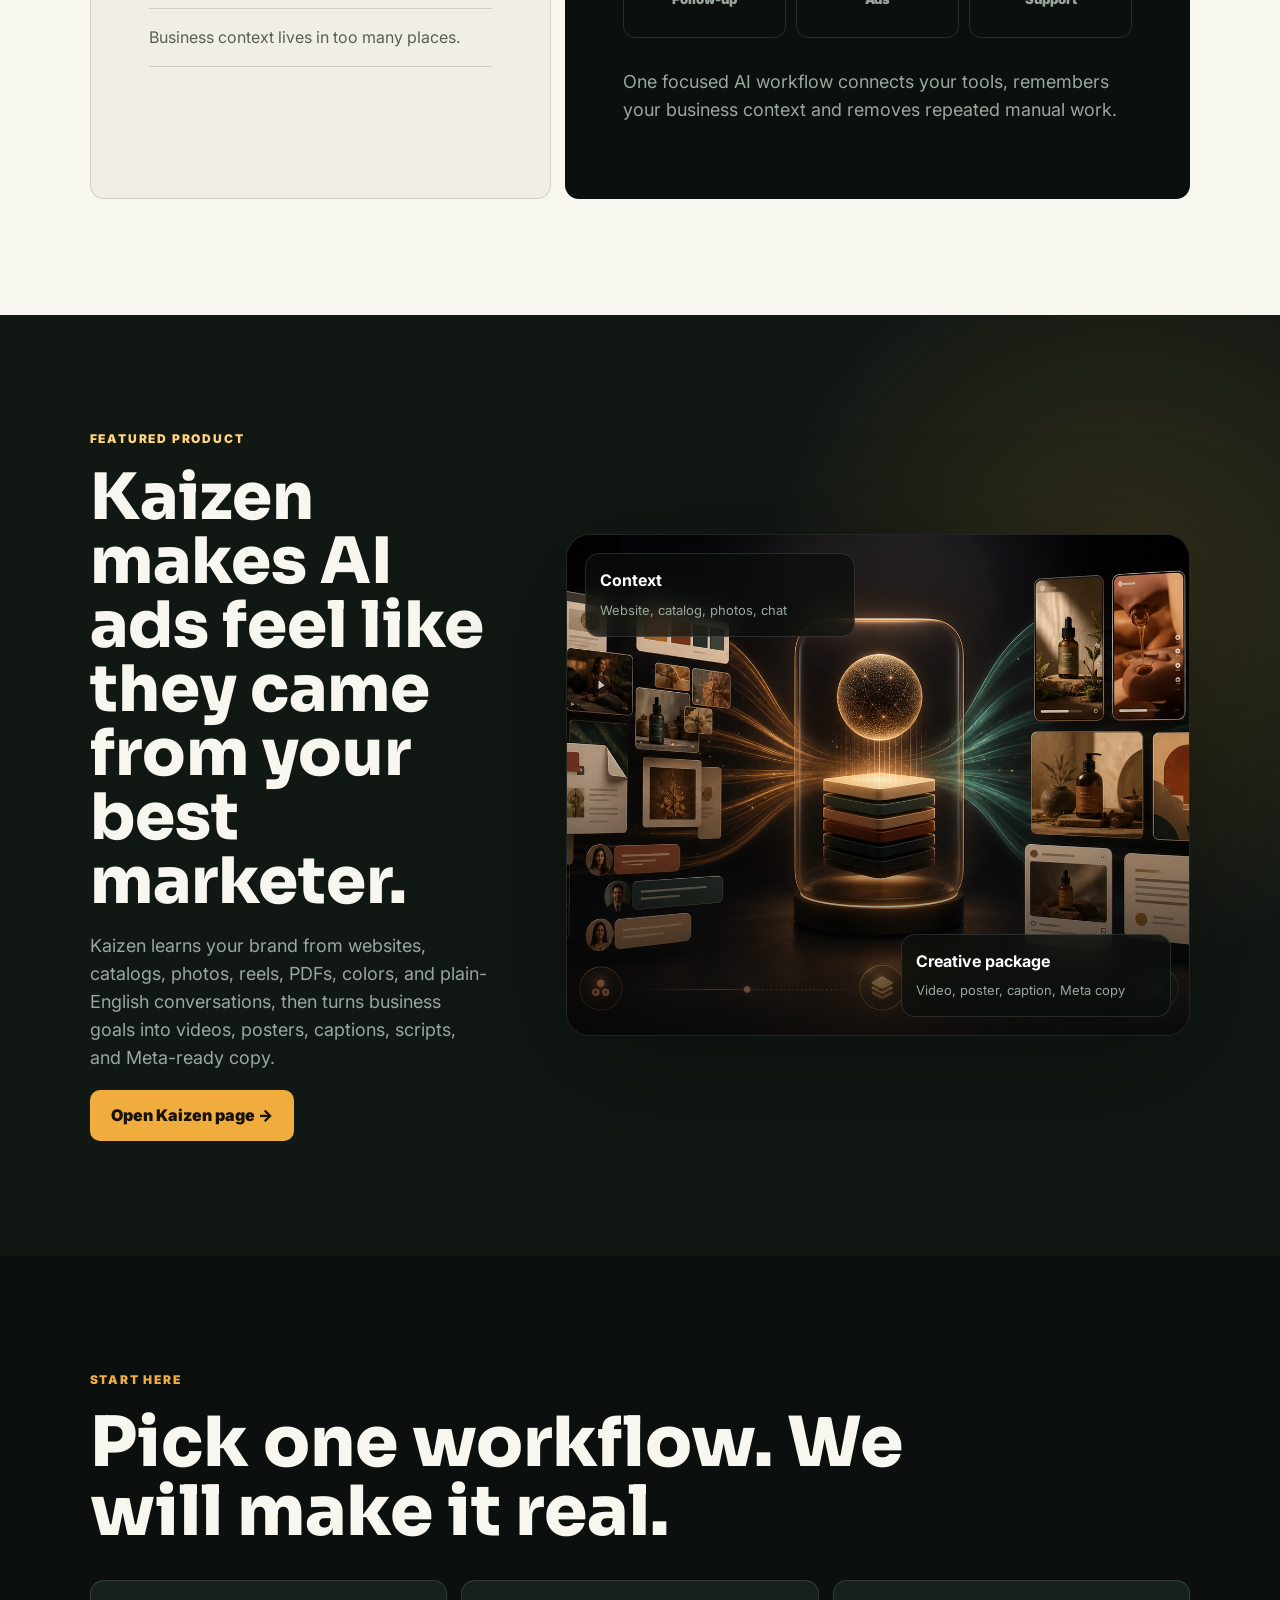
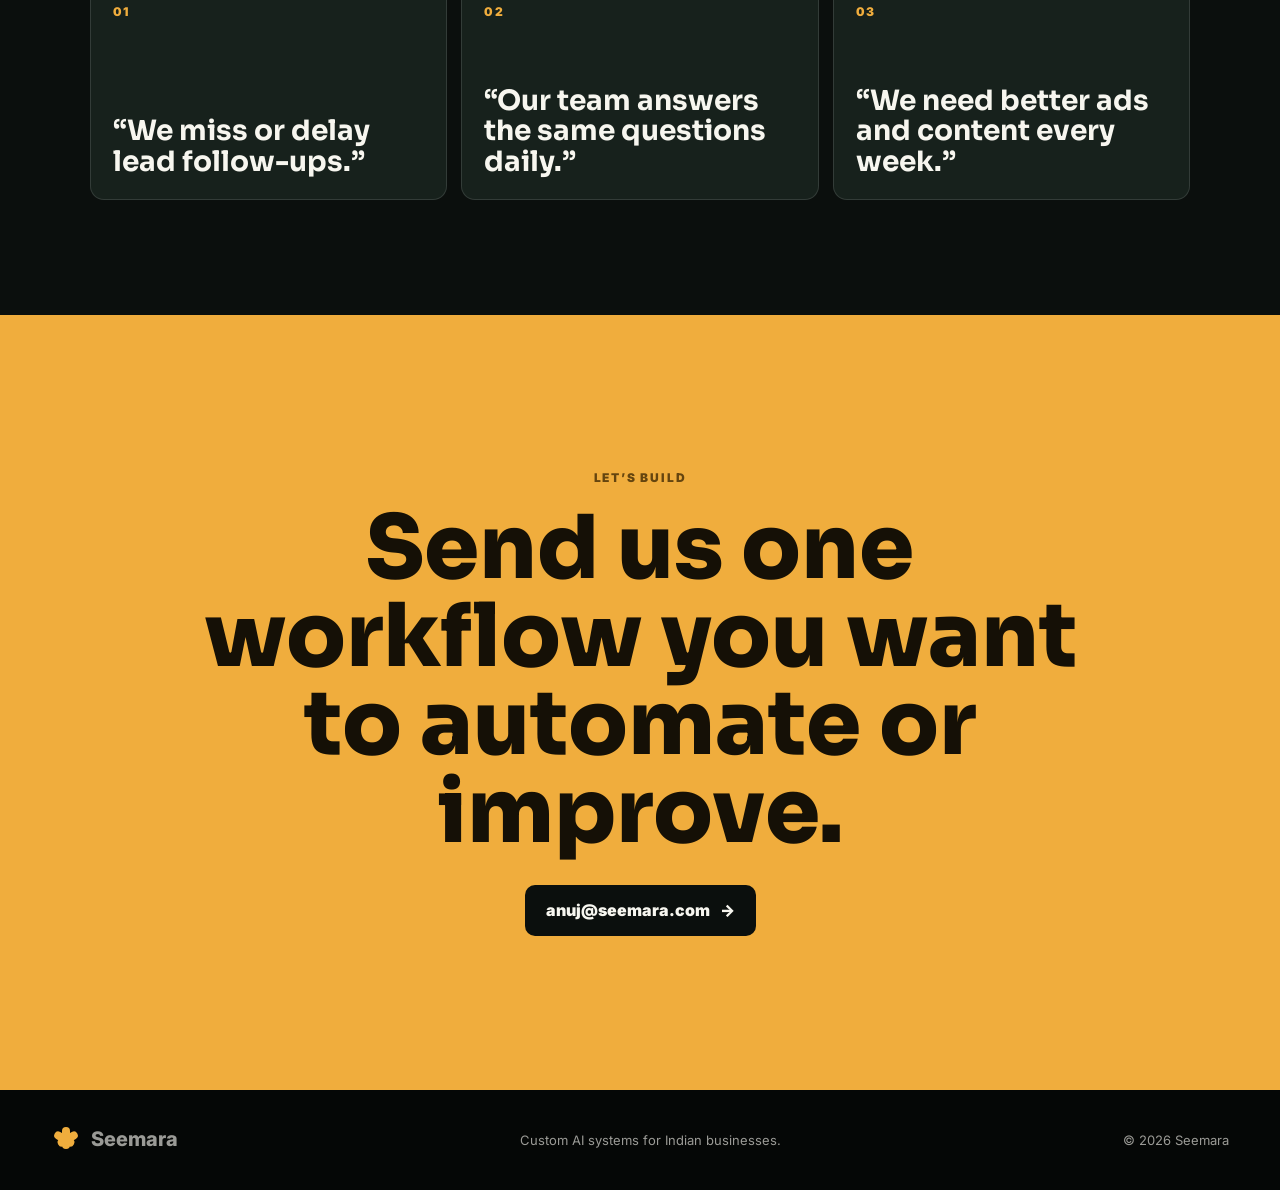
==== commit bb347039: "Add generated visuals and richer Seemara storytelling" ====
--- a/index.html
+++ b/index.html
@@ -7,7 +7,7 @@
     <title>Seemara | Custom AI systems for Indian businesses</title>
     <link rel="preconnect" href="https://fonts.googleapis.com" />
     <link rel="preconnect" href="https://fonts.gstatic.com" crossorigin />
-    <link href="https://fonts.googleapis.com/css2?family=DM+Sans:opsz,wght@9..40,400;9..40,500;9..40,600;9..40,700;9..40,800&family=Fraunces:opsz,wght@9..144,500;9..144,600&display=swap" rel="stylesheet" />
+    <link href="https://fonts.googleapis.com/css2?family=Inter:wght@400;500;600;700;800;900&family=Sora:wght@500;600;700;800&display=swap" rel="stylesheet" />
     <link rel="stylesheet" href="./styles.css" />
   </head>
   <body>
@@ -29,7 +29,7 @@
 
     <main id="main">
       <section class="hero">
-        <img class="hero-image" src="./assets/seemara-ai-command-center.jpg" alt="AI command center for Indian business workflows" width="1798" height="875" />
+        <img class="hero-image" src="./assets/seemara-sme-ai-studio.jpg" alt="Indian SME team using an AI workflow command center" width="1672" height="941" />
         <div class="hero-overlay"></div>
         <div class="hero-content">
           <p class="eyebrow light" data-i18n="home.hero.eyebrow">AI systems for Indian businesses</p>
@@ -42,17 +42,17 @@
         </div>
         <div class="hero-console" aria-label="Seemara AI system examples">
           <div class="console-card">
-            <span class="console-icon">↗</span>
+            <span class="console-icon">L</span>
             <strong data-i18n="home.console.leads">Lead follow-up</strong>
             <small data-i18n="home.console.leads.detail">Auto-qualify and remind</small>
           </div>
           <div class="console-card">
-            <span class="console-icon">●</span>
+            <span class="console-icon">A</span>
             <strong data-i18n="home.console.marketing">AI marketing</strong>
             <small data-i18n="home.console.marketing.detail">Ads, captions, posters</small>
           </div>
           <div class="console-card">
-            <span class="console-icon">?</span>
+            <span class="console-icon">S</span>
             <strong data-i18n="home.console.support">Support agent</strong>
             <small data-i18n="home.console.support.detail">Answers with your context</small>
           </div>
@@ -148,7 +148,7 @@
           <div class="after-panel">
             <h2 data-i18n="home.after.title">After Seemara</h2>
             <div class="flow-map">
-              <span>WhatsApp</span><span>Catalog</span><span>CRM</span><strong>AI workflow</strong><span>Follow-up</span><span>Ads</span><span>Support</span>
+              <span>WhatsApp leads</span><span>Product catalog</span><span>Customer data</span><strong>Seemara AI operating layer</strong><span>Follow-up</span><span>Ads</span><span>Support</span>
             </div>
             <p data-i18n="home.after.copy">One focused AI workflow connects your tools, remembers your business context and removes repeated manual work.</p>
           </div>
@@ -162,18 +162,10 @@
           <p data-i18n="home.kaizen.copy">Upload your website, catalog, product photos, reels, PDFs and brand colors. Kaizen learns your brand, creates one sample, takes feedback and generates the full creative package.</p>
           <a class="button button-saffron" href="./kaizen.html" data-i18n="home.kaizen.cta">Open Kaizen page <span aria-hidden="true">→</span></a>
         </div>
-        <div class="kaizen-lab" aria-label="Kaizen creative generation mockup">
-          <div class="lab-column">
-            <strong>Inputs</strong>
-            <span>Website</span><span>Product photos</span><span>Old ads</span><span>Brand colors</span>
-          </div>
-          <div class="lab-core">Brand<br />Memory</div>
-          <div class="lab-output">
-            <div class="creative-thumb"></div>
-            <strong>15s reel script</strong>
-            <span>Poster prompt</span>
-            <span>Caption + Meta copy</span>
-          </div>
+        <div class="kaizen-visual-panel" aria-label="Kaizen context to creative visual">
+          <img src="./assets/kaizen-context-to-creatives.jpg" alt="Brand context flowing into Kaizen and out into marketing creatives" width="1672" height="941" />
+          <div class="visual-stat top"><strong>Context</strong><span>Website, catalog, photos, chat</span></div>
+          <div class="visual-stat bottom"><strong>Creative package</strong><span>Video, poster, caption, Meta copy</span></div>
         </div>
       </section>
 
--- a/styles.css
+++ b/styles.css
@@ -14,8 +14,8 @@
   --terra: #d97657;
   --violet: #7c6cff;
   --radius: 14px;
-  --serif: "Fraunces", Georgia, serif;
-  --sans: "DM Sans", Arial, sans-serif;
+  --serif: "Sora", Arial, sans-serif;
+  --sans: "Inter", Arial, sans-serif;
 }
 
 * { box-sizing: border-box; }
@@ -54,18 +54,18 @@
 
 .hero { position: relative; min-height: 94dvh; overflow: hidden; }
 .hero-image, .hero-overlay { position: absolute; inset: 0; width: 100%; height: 100%; object-fit: cover; }
-.hero-overlay { background: radial-gradient(circle at 72% 30%, rgba(82,183,136,.15), transparent 28%), linear-gradient(90deg, rgba(5,8,7,.96), rgba(5,8,7,.75) 45%, rgba(5,8,7,.22)); }
+.hero-overlay { background: radial-gradient(circle at 72% 30%, rgba(82,183,136,.18), transparent 30%), linear-gradient(90deg, rgba(5,8,7,.98), rgba(5,8,7,.78) 44%, rgba(5,8,7,.18)); }
 .hero-content { position: relative; z-index: 2; display: flex; min-height: 94dvh; max-width: 880px; flex-direction: column; justify-content: center; padding: 118px clamp(20px, 7vw, 108px) 150px; }
 .eyebrow, .section-kicker { margin: 0 0 18px; color: var(--saffron); font-size: 12px; font-weight: 900; letter-spacing: .15em; text-transform: uppercase; }
 .eyebrow.light, .section-kicker.light { color: var(--saffron-2); }
 h1, h2, h3, p { margin-top: 0; }
-h1, h2 { font-family: var(--serif); letter-spacing: 0; }
-.hero h1 { max-width: 850px; margin-bottom: 22px; font-size: clamp(48px, 6.7vw, 92px); line-height: .94; }
+h1, h2 { font-family: var(--serif); letter-spacing: 0; font-weight: 800; }
+.hero h1 { max-width: 850px; margin-bottom: 22px; font-size: clamp(48px, 6.7vw, 92px); line-height: .94; letter-spacing: -.02em; }
 .hero-copy { max-width: 720px; margin-bottom: 30px; color: rgba(247,246,239,.78); font-size: clamp(17px,1.45vw,20px); }
 .hero-actions { display: flex; flex-wrap: wrap; gap: 14px; align-items: center; }
 .hero-console { position: absolute; z-index: 3; left: clamp(20px, 7vw, 108px); right: clamp(20px, 7vw, 108px); bottom: 28px; display: grid; grid-template-columns: repeat(3, 1fr); gap: 12px; }
 .console-card { min-height: 112px; padding: 18px; border: 1px solid var(--line); border-radius: var(--radius); background: rgba(15,22,18,.74); backdrop-filter: blur(16px); }
-.console-icon { display: inline-flex; width: 28px; height: 28px; align-items: center; justify-content: center; margin-bottom: 12px; border-radius: 50%; background: rgba(240,173,61,.16); color: var(--saffron-2); font-weight: 900; }
+.console-icon { display: inline-flex; width: 28px; height: 28px; align-items: center; justify-content: center; margin-bottom: 12px; border-radius: 50%; background: rgba(240,173,61,.16); color: var(--saffron-2); font-size: 12px; font-weight: 900; }
 .console-card strong { display: block; margin-bottom: 4px; font-size: 16px; }
 .console-card small { color: var(--muted); }
 
@@ -77,7 +77,7 @@
 
 .section { padding: clamp(76px, 9vw, 140px) clamp(20px, 7vw, 108px); }
 .section-header { display: grid; grid-template-columns: minmax(0, 1fr) minmax(280px, 430px); gap: clamp(28px, 6vw, 82px); align-items: end; margin-bottom: 42px; }
-.section-header h2 { max-width: 790px; margin-bottom: 0; font-size: clamp(42px, 5.6vw, 78px); line-height: 1; }
+.section-header h2 { max-width: 790px; margin-bottom: 0; font-size: clamp(42px, 5.6vw, 78px); line-height: 1; letter-spacing: -.02em; }
 .section-header p { margin-bottom: 0; color: var(--muted); font-size: 18px; }
 
 .systems-section { background: #0b0f0d; }
@@ -122,9 +122,17 @@
 .flow-map strong { grid-column: span 3; background: linear-gradient(90deg, rgba(240,173,61,.18), rgba(82,183,136,.16)); color: white; font-size: 18px; }
 .after-panel p { color: var(--muted); font-size: 18px; }
 
-.kaizen-showcase { display: grid; grid-template-columns: .82fr 1.18fr; gap: clamp(28px, 6vw, 78px); align-items: center; background: #111814; }
+.kaizen-showcase { display: grid; grid-template-columns: .78fr 1.22fr; gap: clamp(28px, 6vw, 78px); align-items: center; background: radial-gradient(circle at 88% 30%, rgba(240,173,61,.16), transparent 28%), #111814; }
 .kaizen-copy h2 { margin-bottom: 18px; font-size: clamp(42px, 5vw, 76px); line-height: 1; }
 .kaizen-copy p { max-width: 620px; color: var(--muted); font-size: 18px; }
+.kaizen-visual-panel { position: relative; min-height: 500px; overflow: hidden; border: 1px solid var(--line); border-radius: 24px; background: #050706; box-shadow: 0 28px 120px rgba(0,0,0,.38); }
+.kaizen-visual-panel img { width: 100%; height: 100%; min-height: 500px; object-fit: cover; }
+.kaizen-visual-panel::after { content: ""; position: absolute; inset: 0; background: linear-gradient(180deg, transparent 48%, rgba(5,7,6,.7)); pointer-events: none; }
+.visual-stat { position: absolute; z-index: 2; width: min(270px, 44%); padding: 14px; border: 1px solid var(--line); border-radius: 14px; background: rgba(10,15,12,.7); backdrop-filter: blur(14px); }
+.visual-stat.top { left: 18px; top: 18px; }
+.visual-stat.bottom { right: 18px; bottom: 18px; }
+.visual-stat strong { display: block; margin-bottom: 4px; color: white; }
+.visual-stat span { color: var(--muted); font-size: 13px; }
 .kaizen-lab { display: grid; grid-template-columns: .72fr .54fr .9fr; gap: 12px; min-height: 430px; padding: 16px; border: 1px solid var(--line); border-radius: 22px; background: #0b0f0d; }
 .lab-column, .lab-output { display: grid; align-content: center; gap: 10px; padding: 18px; border-radius: 16px; background: rgba(255,255,255,.04); }
 .lab-column strong, .lab-output strong { color: white; font-size: 18px; }
@@ -146,12 +154,21 @@
 .site-footer p { margin: 0; }
 
 /* Kaizen page */
-.kaizen-product-hero { display: grid; min-height: 660px; grid-template-columns: .82fr 1.18fr; gap: clamp(28px, 6vw, 84px); align-items: center; padding: 52px clamp(20px,7vw,108px) 72px; background: radial-gradient(circle at 78% 12%, rgba(240,173,61,.16), transparent 28%), var(--ink); }
+.kaizen-product-hero { display: grid; min-height: 720px; grid-template-columns: .78fr 1.22fr; gap: clamp(28px, 6vw, 84px); align-items: center; padding: 52px clamp(20px,7vw,108px) 72px; background: radial-gradient(circle at 78% 12%, rgba(240,173,61,.16), transparent 28%), var(--ink); }
 .kaizen-title { display: flex; align-items: center; gap: 14px; margin-bottom: 24px; }
 .kaizen-symbol { display: inline-flex; width: 56px; height: 56px; align-items: center; justify-content: center; border: 1px solid var(--line); border-radius: 50%; color: var(--saffron); font-family: var(--serif); font-size: 28px; }
 .kaizen-title h1 { margin: 0; font-family: var(--sans); font-size: 28px; }
 .kaizen-product-hero h2 { margin-bottom: 20px; font-size: clamp(44px, 5vw, 70px); line-height: .96; }
 .kaizen-hero-copy p:not(.eyebrow) { max-width: 640px; color: var(--muted); font-size: 18px; }
+.kaizen-hero-visual { position: relative; min-height: 590px; overflow: hidden; border: 1px solid var(--line); border-radius: 28px; background: #050706; box-shadow: 0 28px 130px rgba(0,0,0,.42); }
+.kaizen-hero-visual img { width: 100%; height: 100%; min-height: 590px; object-fit: cover; }
+.kaizen-hero-visual::after { content: ""; position: absolute; inset: 0; background: radial-gradient(circle at 50% 45%, transparent 30%, rgba(5,7,6,.08)), linear-gradient(180deg, rgba(5,7,6,.04), rgba(5,7,6,.62)); pointer-events: none; }
+.hero-visual-card { position: absolute; z-index: 2; max-width: 310px; padding: 14px; border: 1px solid var(--line); border-radius: 14px; background: rgba(10,15,12,.72); box-shadow: 0 18px 70px rgba(0,0,0,.25); backdrop-filter: blur(14px); }
+.hero-visual-card strong { display: block; margin-bottom: 5px; color: white; font-size: 13px; letter-spacing: .1em; text-transform: uppercase; }
+.hero-visual-card span { color: var(--muted); font-size: 13px; font-weight: 700; }
+.context-card { left: 18px; top: 18px; }
+.goal-card { left: 50%; bottom: 20px; transform: translateX(-50%); border-color: rgba(240,173,61,.32); background: rgba(42,31,14,.76); }
+.output-card-float { right: 18px; top: 18px; }
 .ad-system-card { padding: 18px; border: 1px solid var(--line); border-radius: 24px; background: #101713; box-shadow: 0 24px 100px rgba(0,0,0,.35); }
 .mini-toolbar { display: flex; gap: 7px; margin-bottom: 14px; }
 .mini-toolbar span { width: 10px; height: 10px; border-radius: 50%; background: rgba(255,255,255,.18); }
@@ -162,12 +179,39 @@
 .memory-card small { color: var(--saffron-2); font-weight: 900; letter-spacing: .12em; text-transform: uppercase; }
 .memory-card strong { display: block; margin: 14px 0 12px; font-family: var(--serif); font-size: 38px; line-height: 1; }
 .memory-card p { color: var(--muted); }
+.goal-strip { display: grid; grid-template-columns: 90px 1fr; gap: 10px; align-items: center; margin-bottom: 14px; padding: 16px; border: 1px solid rgba(240,173,61,.25); border-radius: 14px; background: rgba(240,173,61,.1); }
+.goal-strip strong { color: var(--saffron-2); font-size: 12px; font-weight: 900; letter-spacing: .12em; text-transform: uppercase; }
+.goal-strip span { color: white; font-weight: 900; }
 .output-card span { display: block; margin-top: 8px; color: var(--muted); }
 .output-card { padding: 20px; border: 1px solid var(--line); border-radius: 14px; background: rgba(255,255,255,.05); }
 .problem-band { background: var(--paper); color: var(--ink); }
 .problem-grid, .outputs-grid { display: grid; grid-template-columns: 1fr .72fr; gap: clamp(32px, 7vw, 100px); }
 .problem-grid h2, .outputs-grid h2 { margin: 0; font-size: clamp(40px, 5.6vw, 76px); line-height: 1; }
 .light-prose, .prose { color: #4d574f; font-size: 18px; }
+.pain-grid { display: grid; grid-template-columns: repeat(4, 1fr); gap: 12px; margin-top: 48px; }
+.pain-grid article { min-height: 230px; padding: 20px; border: 1px solid var(--dark-line); border-radius: var(--radius); background: white; }
+.pain-grid span, .goal-grid span { display: inline-flex; width: 34px; height: 34px; align-items: center; justify-content: center; margin-bottom: 28px; border-radius: 50%; background: var(--ink); color: var(--saffron); font-size: 12px; font-weight: 900; }
+.pain-grid strong { display: block; margin-bottom: 10px; font-size: 20px; line-height: 1.1; }
+.pain-grid p { margin: 0; color: #4d574f; }
+.goals-section { background: #0b0f0d; }
+.goal-grid { display: grid; grid-template-columns: repeat(3, 1fr); gap: 14px; }
+.goal-grid article { min-height: 320px; padding: 22px; border: 1px solid var(--line); border-radius: var(--radius); background: linear-gradient(180deg, #17211c, #101713); }
+.goal-grid h3 { margin: 0 0 12px; font-family: var(--serif); font-size: 30px; line-height: 1.04; }
+.goal-grid p { margin: 0; color: var(--muted); }
+.creative-map-section { background: linear-gradient(180deg, #101713, #0b0f0d); }
+.creative-map { display: grid; grid-template-columns: .8fr 80px 1.2fr; gap: 18px; align-items: center; }
+.map-node { min-height: 300px; padding: 28px; border: 1px solid rgba(240,173,61,.22); border-radius: 22px; background: radial-gradient(circle at 80% 20%, rgba(240,173,61,.16), transparent 30%), var(--panel); }
+.map-node span { color: var(--saffron); font-size: 12px; font-weight: 900; letter-spacing: .14em; text-transform: uppercase; }
+.map-node strong { display: block; max-width: 340px; margin-top: 80px; color: white; font-family: var(--serif); font-size: clamp(34px, 4vw, 54px); line-height: 1; letter-spacing: -.02em; }
+.map-rail { height: 2px; background: linear-gradient(90deg, var(--saffron), var(--teal)); position: relative; }
+.map-rail::before, .map-rail::after { content: ""; position: absolute; top: 50%; width: 14px; height: 14px; border-radius: 50%; background: var(--saffron); transform: translateY(-50%); }
+.map-rail::before { left: -2px; }
+.map-rail::after { right: -2px; background: var(--teal); }
+.map-stack { display: grid; grid-template-columns: repeat(2, 1fr); gap: 12px; }
+.map-stack article { min-height: 180px; padding: 20px; border: 1px solid var(--line); border-radius: var(--radius); background: rgba(255,255,255,.045); }
+.map-stack span { color: var(--saffron); font-size: 12px; font-weight: 900; letter-spacing: .12em; }
+.map-stack strong { display: block; margin: 30px 0 8px; color: white; font-size: 21px; }
+.map-stack p { margin: 0; color: var(--muted); }
 .kaizen-workflow-section { background: #101713; }
 .kaizen-steps { display: grid; grid-template-columns: repeat(4,1fr); gap: 14px; }
 .kaizen-steps article { min-height: 280px; padding: 22px; border: 1px solid var(--line); border-radius: var(--radius); background: var(--panel); }
@@ -191,12 +235,13 @@
   .nav-links.open { display: flex; }
   .nav-links a, .language-toggle { justify-content: flex-start; min-height: 48px; padding: 12px; text-align: left; }
   .menu-button { display: block; }
-  .hero-console, .snap-section, .section-header, .before-after, .kaizen-showcase, .kaizen-product-hero, .problem-grid, .outputs-grid { grid-template-columns: 1fr; }
+  .hero-console, .snap-section, .section-header, .before-after, .kaizen-showcase, .kaizen-product-hero, .problem-grid, .outputs-grid, .creative-map { grid-template-columns: 1fr; }
   .hero-content { padding-bottom: 240px; }
   .systems-grid { grid-template-columns: repeat(2,1fr); }
   .system-card.tall, .system-card.wide { grid-column: auto; grid-row: auto; }
   .kaizen-lab { grid-template-columns: 1fr; }
-  .kaizen-steps, .starter-grid { grid-template-columns: repeat(2,1fr); }
+  .map-rail { width: 2px; height: 64px; margin-left: 32px; }
+  .pain-grid, .kaizen-steps, .goal-grid, .starter-grid { grid-template-columns: repeat(2,1fr); }
 }
 
 @media (max-width: 680px) {
@@ -209,11 +254,19 @@
   .console-card small { display: none; }
   .snap-item { border-right: 0; border-bottom: 1px solid var(--line); }
   .section { padding: 70px 18px; }
-  .section-header h2, .before-panel h2, .after-panel h2, .kaizen-copy h2, .start-section h2, .contact-section h2, .problem-grid h2, .outputs-grid h2, .fit-section h2, .beyond-section h2 { font-size: 40px; }
-  .systems-grid, .kaizen-steps, .starter-grid { grid-template-columns: 1fr; }
+  .section-header h2, .before-panel h2, .after-panel h2, .kaizen-copy h2, .start-section h2, .contact-section h2, .problem-grid h2, .outputs-grid h2, .fit-section h2, .beyond-section h2, .goals-section h2 { font-size: 40px; }
+  .systems-grid, .pain-grid, .kaizen-steps, .goal-grid, .starter-grid { grid-template-columns: 1fr; }
   .flow-map { grid-template-columns: 1fr; }
   .flow-map strong { grid-column: auto; }
   .kaizen-product-hero h2 { font-size: 44px; }
+  .kaizen-visual-panel, .kaizen-visual-panel img, .kaizen-hero-visual, .kaizen-hero-visual img { min-height: 380px; }
+  .hero-visual-card { position: relative; inset: auto; max-width: none; margin: 10px; transform: none; }
+  .context-card, .goal-card, .output-card-float { left: auto; right: auto; top: auto; bottom: auto; }
+  .visual-stat { position: relative; inset: auto; width: auto; margin: 10px; }
+  .map-stack { grid-template-columns: 1fr; }
+  .map-node { min-height: 240px; }
+  .map-node strong { margin-top: 52px; }
+  .goal-strip { grid-template-columns: 1fr; }
   .output-list div { flex-direction: column; gap: 4px; }
   .output-list small { text-align: left; }
   .site-footer { display: grid; }
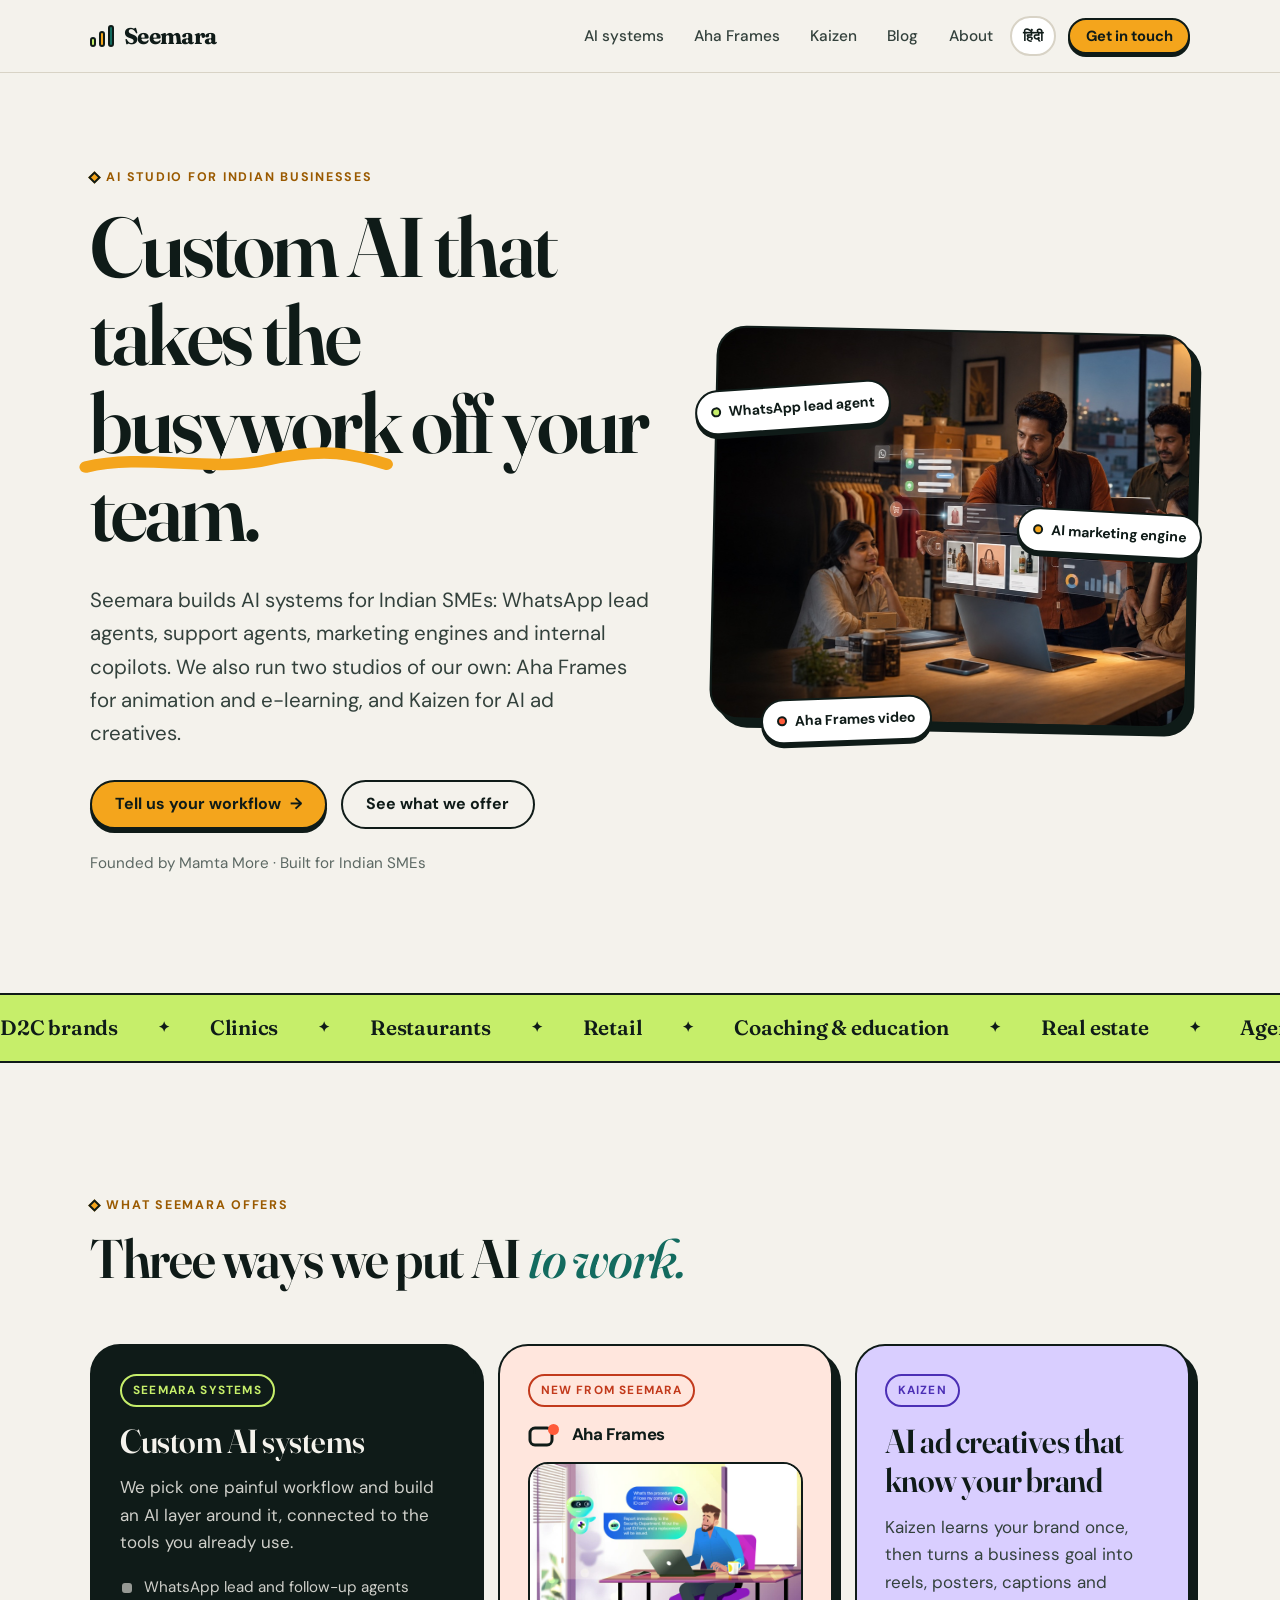
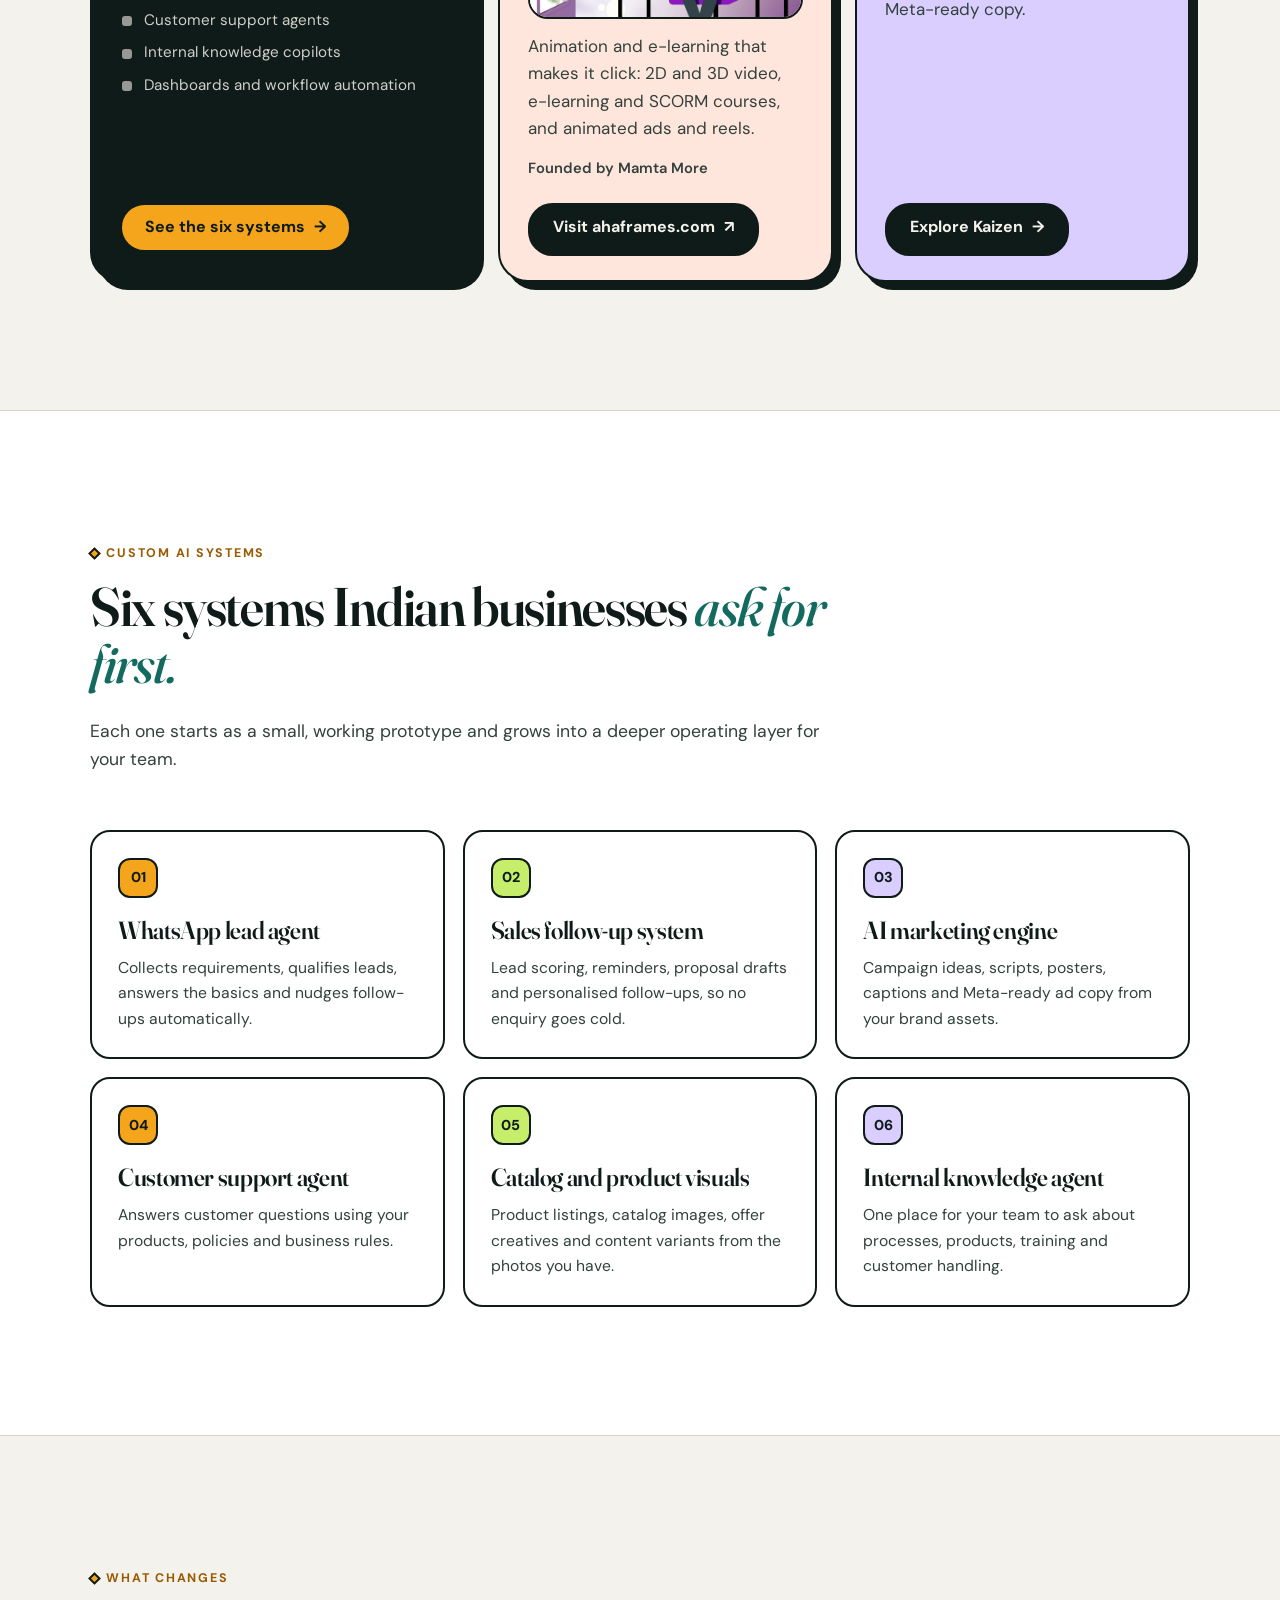
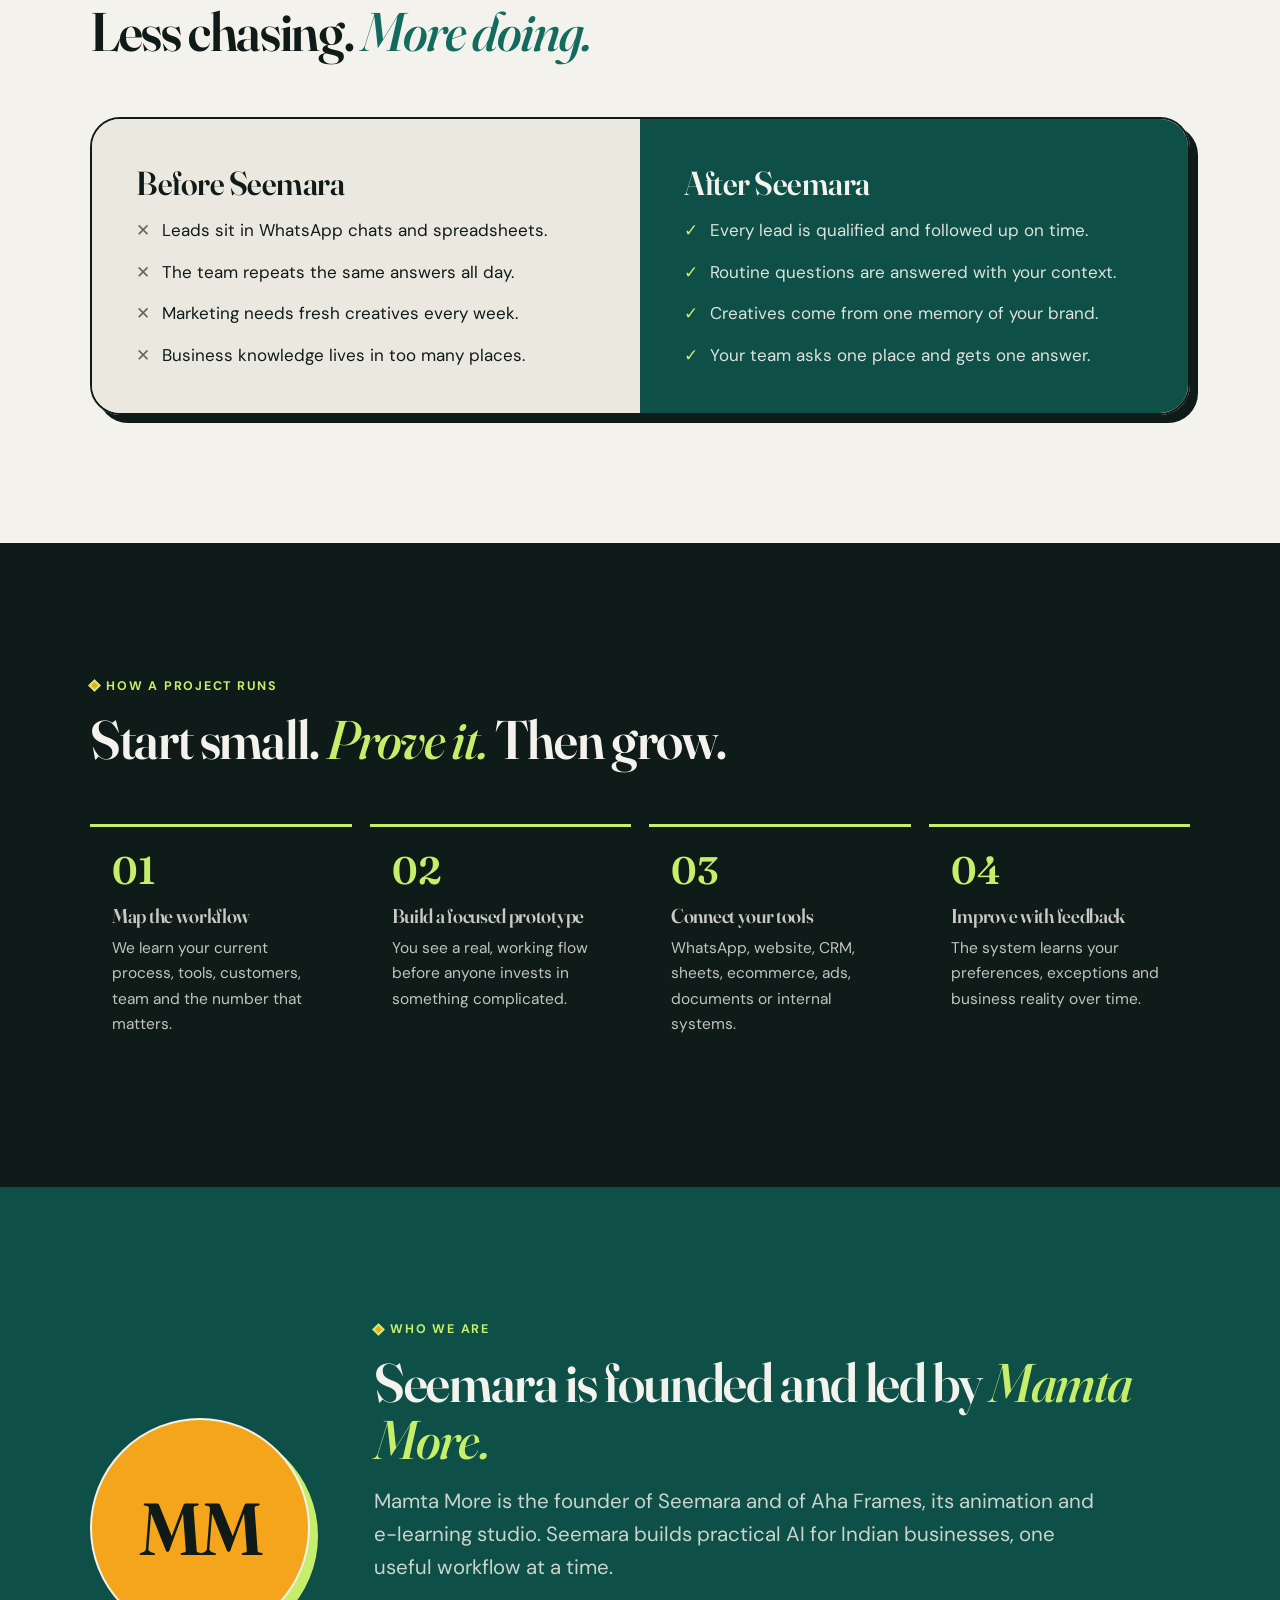
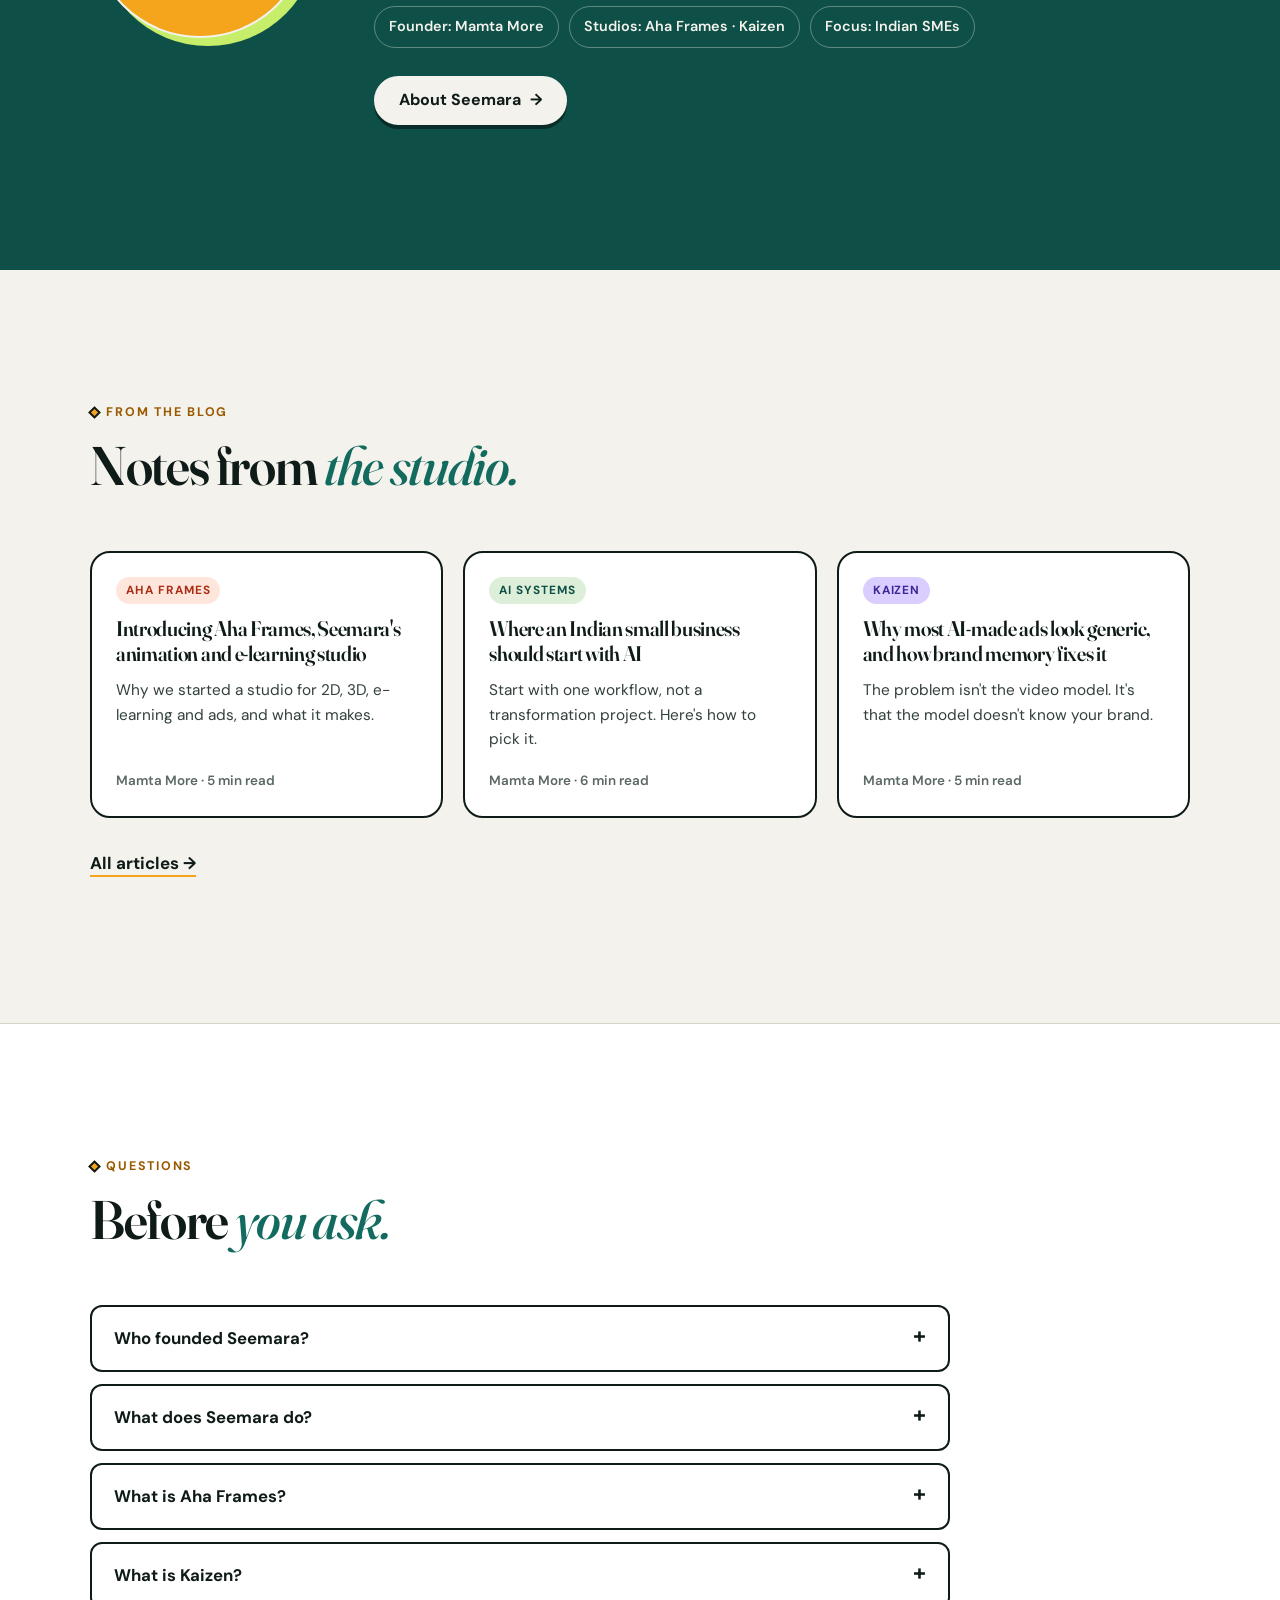
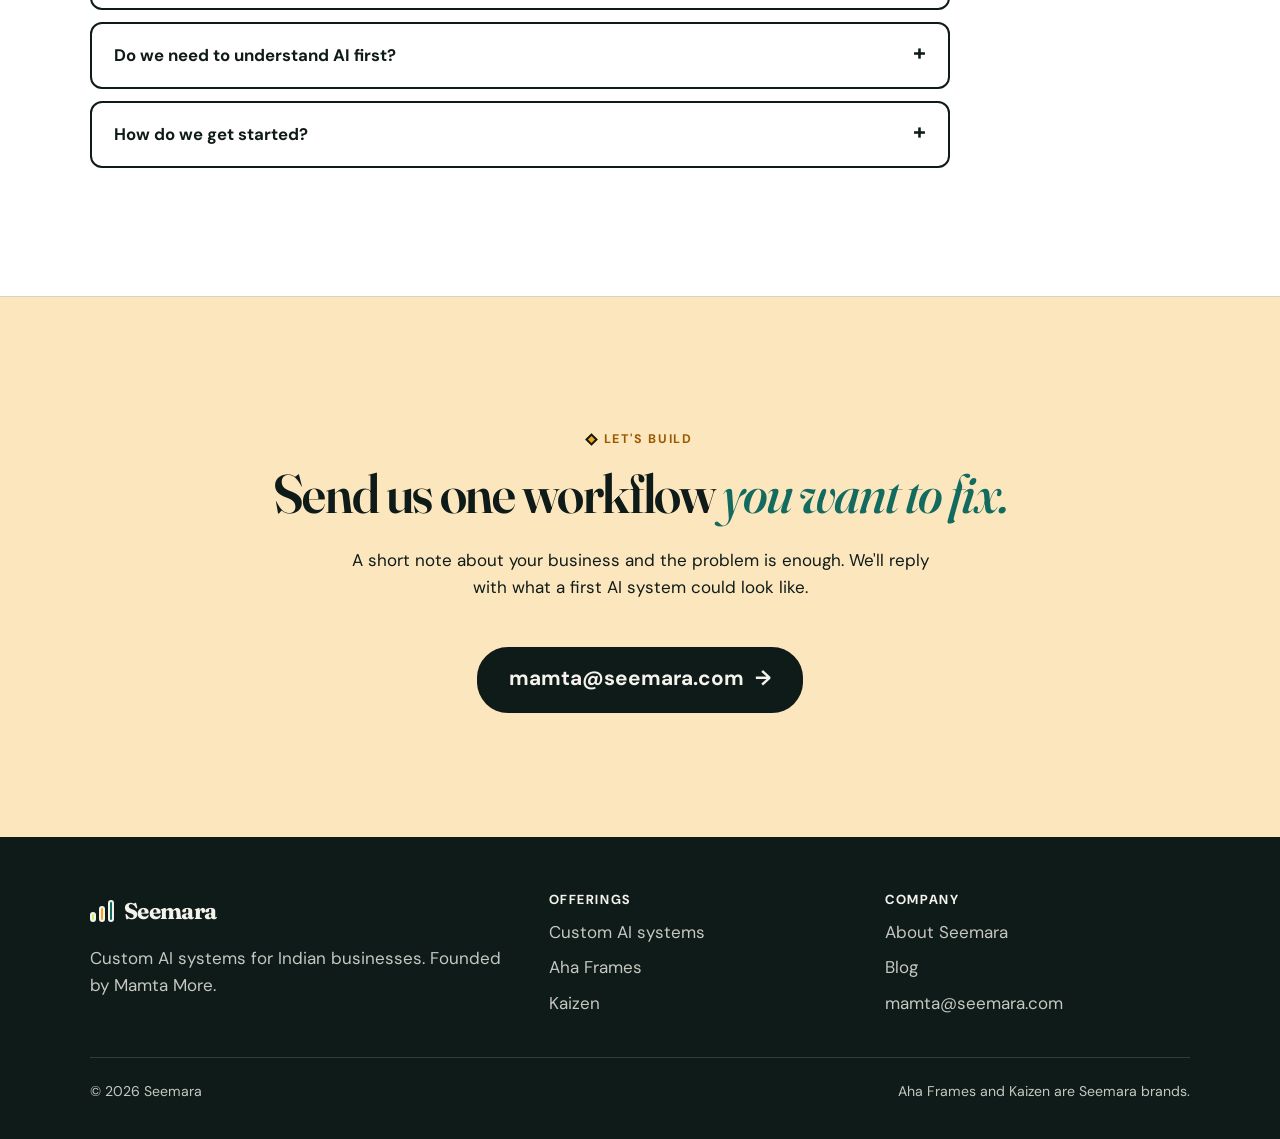
==== commit 96f5327e: "Redesign Seemara, add Aha Frames, founder Mamta More, blog and AI-readiness - New design system (Fra" ====
--- a/index.html
+++ b/index.html
@@ -3,199 +3,354 @@
   <head>
     <meta charset="UTF-8" />
     <meta name="viewport" content="width=device-width, initial-scale=1.0" />
-    <meta name="description" content="Seemara builds custom AI systems for Indian businesses: WhatsApp lead agents, AI marketing engines, support agents, sales follow-up, dashboards, and workflow automation." />
-    <title>Seemara | Custom AI systems for Indian businesses</title>
+    <title>Seemara | Custom AI systems for Indian businesses · Home of Aha Frames and Kaizen</title>
+    <meta name="description" content="Seemara, founded by Mamta More, builds custom AI systems for Indian SMEs: WhatsApp lead agents, support agents, AI marketing and internal copilots. Seemara also runs Aha Frames (animation and e-learning) and Kaizen (AI ad creatives)." />
+    <link rel="canonical" href="https://seemara.com/" />
+    <meta property="og:type" content="website" />
+    <meta property="og:site_name" content="Seemara" />
+    <meta property="og:title" content="Seemara | Custom AI systems for Indian businesses" />
+    <meta property="og:description" content="Founded by Mamta More. Custom AI systems for Indian SMEs, plus Aha Frames (animation and e-learning) and Kaizen (AI ad creatives)." />
+    <meta property="og:url" content="https://seemara.com/" />
+    <meta property="og:image" content="https://seemara.com/assets/seemara-sme-ai-studio.jpg" />
+    <meta name="twitter:card" content="summary_large_image" />
+    <link rel="icon" href="./assets/seemara-logo.svg" type="image/svg+xml" />
+    <link rel="alternate" type="text/plain" title="LLM summary" href="https://seemara.com/llms.txt" />
     <link rel="preconnect" href="https://fonts.googleapis.com" />
     <link rel="preconnect" href="https://fonts.gstatic.com" crossorigin />
-    <link href="https://fonts.googleapis.com/css2?family=Inter:wght@400;500;600;700;800;900&family=Sora:wght@500;600;700;800&display=swap" rel="stylesheet" />
+    <link href="https://fonts.googleapis.com/css2?family=DM+Sans:opsz,wght@9..40,400;9..40,500;9..40,600;9..40,700;9..40,800&family=Fraunces:ital,opsz,wght@0,9..144,500;0,9..144,600;0,9..144,700;1,9..144,500;1,9..144,600&display=swap" rel="stylesheet" />
     <link rel="stylesheet" href="./styles.css" />
+    <script type="application/ld+json">
+    {
+      "@context": "https://schema.org",
+      "@graph": [
+        {
+          "@type": "Organization",
+          "@id": "https://seemara.com/#organization",
+          "name": "Seemara",
+          "url": "https://seemara.com/",
+          "logo": "https://seemara.com/assets/seemara-logo.svg",
+          "email": "mamta@seemara.com",
+          "description": "Seemara builds custom AI systems for Indian small and medium businesses, and runs Aha Frames (an animation and e-learning studio) and Kaizen (AI ad creatives).",
+          "founder": { "@id": "https://seemara.com/#mamta-more" },
+          "areaServed": { "@type": "Country", "name": "India" },
+          "knowsAbout": ["AI agents", "WhatsApp automation", "Customer support automation", "AI marketing", "Animation", "E-learning", "SCORM courses"],
+          "brand": [
+            { "@id": "https://ahaframes.com/#organization" },
+            { "@type": "Brand", "name": "Kaizen", "url": "https://seemara.com/kaizen.html" }
+          ],
+          "subOrganization": { "@id": "https://ahaframes.com/#organization" }
+        },
+        {
+          "@type": "Organization",
+          "@id": "https://ahaframes.com/#organization",
+          "name": "Aha Frames",
+          "url": "https://ahaframes.com/",
+          "description": "Aha Frames is Seemara's animation and e-learning studio: 2D and 3D video, e-learning and SCORM courses, animated ads and reels.",
+          "founder": { "@id": "https://seemara.com/#mamta-more" },
+          "parentOrganization": { "@id": "https://seemara.com/#organization" }
+        },
+        {
+          "@type": "Person",
+          "@id": "https://seemara.com/#mamta-more",
+          "name": "Mamta More",
+          "jobTitle": "Founder",
+          "url": "https://seemara.com/about.html#mamta-more",
+          "worksFor": { "@id": "https://seemara.com/#organization" }
+        },
+        {
+          "@type": "WebSite",
+          "@id": "https://seemara.com/#website",
+          "url": "https://seemara.com/",
+          "name": "Seemara",
+          "publisher": { "@id": "https://seemara.com/#organization" },
+          "inLanguage": ["en-IN", "hi-IN"]
+        },
+        {
+          "@type": "FAQPage",
+          "@id": "https://seemara.com/#faq",
+          "mainEntity": [
+            { "@type": "Question", "name": "Who founded Seemara?", "acceptedAnswer": { "@type": "Answer", "text": "Seemara was founded by Mamta More. She is also the founder of Aha Frames, Seemara's animation and e-learning studio." } },
+            { "@type": "Question", "name": "What does Seemara do?", "acceptedAnswer": { "@type": "Answer", "text": "Seemara builds custom AI systems for Indian small and medium businesses, such as WhatsApp lead agents, customer support agents, AI marketing engines and internal knowledge copilots. It also runs Aha Frames for animation and e-learning, and Kaizen for AI ad creatives." } },
+            { "@type": "Question", "name": "What is Aha Frames?", "acceptedAnswer": { "@type": "Answer", "text": "Aha Frames is Seemara's animation and e-learning studio, founded by Mamta More. It makes 2D and 3D video, e-learning and SCORM courses, and animated ads and reels for learning and marketing teams. Its website is ahaframes.com." } },
+            { "@type": "Question", "name": "What is Kaizen by Seemara?", "acceptedAnswer": { "@type": "Answer", "text": "Kaizen is Seemara's AI ad-creative product. It learns a brand's products, audience, voice and visual style, then turns a business goal into reels, posters, captions and Meta-ready ad copy." } },
+            { "@type": "Question", "name": "Do we need to understand AI to work with Seemara?", "acceptedAnswer": { "@type": "Answer", "text": "No. You describe where your team loses time, misses leads, repeats answers or struggles to create content. Seemara maps the workflow, builds the AI layer and connects it to the tools you already use." } },
+            { "@type": "Question", "name": "How do I contact Seemara?", "acceptedAnswer": { "@type": "Answer", "text": "Email mamta@seemara.com with a short note about your business and the workflow you want to improve." } }
+          ]
+        }
+      ]
+    }
+    </script>
   </head>
   <body>
     <a class="skip-link" href="#main">Skip to content</a>
+
     <header class="site-header">
-      <a class="brand" href="./index.html" aria-label="Seemara home">
-        <span class="brand-mark" aria-hidden="true"><span></span><span></span><span></span></span>
-        <span>Seemara</span>
-      </a>
-      <nav class="nav-links" aria-label="Primary navigation">
-        <a href="#systems" data-i18n="nav.solutions">Solutions</a>
-        <a href="#kaizen">Kaizen</a>
-        <a href="#start" data-i18n="nav.start">Start here</a>
-        <button class="language-toggle" type="button" data-language-toggle aria-label="Switch language">हिंदी</button>
-        <a class="button button-small button-saffron" href="mailto:anuj@seemara.com" data-i18n="nav.contact">Get in touch</a>
-      </nav>
-      <button class="menu-button" type="button" aria-label="Open navigation" aria-expanded="false"><span></span><span></span></button>
+      <div class="wrap header-inner">
+        <a class="brand" href="./index.html" aria-label="Seemara home">
+          <span class="brand-mark" aria-hidden="true"><span></span><span></span><span></span></span>
+          <span>Seemara</span>
+        </a>
+        <nav class="nav-links" aria-label="Primary navigation">
+          <a href="#systems" data-i18n="nav.systems">AI systems</a>
+          <a href="https://ahaframes.com" data-i18n="nav.aha">Aha Frames</a>
+          <a href="./kaizen.html">Kaizen</a>
+          <a href="./blog/" data-i18n="nav.blog">Blog</a>
+          <a href="./about.html" data-i18n="nav.about">About</a>
+          <button class="language-toggle" type="button" data-language-toggle aria-label="भाषा हिंदी में बदलें">हिंदी</button>
+          <a class="btn btn-sm btn-saffron" href="mailto:mamta@seemara.com" data-i18n="nav.contact">Get in touch</a>
+        </nav>
+        <button class="menu-button" type="button" aria-label="Open navigation" aria-expanded="false"><span></span><span></span></button>
+      </div>
     </header>
 
     <main id="main">
+      <!-- Hero -->
       <section class="hero">
-        <img class="hero-image" src="./assets/seemara-sme-ai-studio.jpg" alt="Indian SME team using an AI workflow command center" width="1672" height="941" />
-        <div class="hero-overlay"></div>
-        <div class="hero-content">
-          <p class="eyebrow light" data-i18n="home.hero.eyebrow">AI systems for Indian businesses</p>
-          <h1 data-i18n="home.hero.title">Custom AI systems for Indian businesses.</h1>
-          <p class="hero-copy" data-i18n="home.hero.copy">Seemara builds custom AI workflows for Indian SMEs so your team can follow up faster, answer customers better, create marketing quicker, and run operations with less manual work.</p>
-          <div class="hero-actions">
-            <a class="button button-saffron" href="mailto:anuj@seemara.com" data-i18n="home.hero.cta">Tell us your workflow <span aria-hidden="true">→</span></a>
-            <a class="button button-ghost" href="#systems" data-i18n="home.hero.secondary">See systems we build</a>
-          </div>
-        </div>
-        <div class="hero-console" aria-label="Seemara AI system examples">
-          <div class="console-card">
-            <span class="console-icon">L</span>
-            <strong data-i18n="home.console.leads">Lead follow-up</strong>
-            <small data-i18n="home.console.leads.detail">Auto-qualify and remind</small>
-          </div>
-          <div class="console-card">
-            <span class="console-icon">A</span>
-            <strong data-i18n="home.console.marketing">AI marketing</strong>
-            <small data-i18n="home.console.marketing.detail">Ads, captions, posters</small>
-          </div>
-          <div class="console-card">
-            <span class="console-icon">S</span>
-            <strong data-i18n="home.console.support">Support agent</strong>
-            <small data-i18n="home.console.support.detail">Answers with your context</small>
-          </div>
-        </div>
-      </section>
-
-      <section class="snap-section">
-        <div class="snap-item">
-          <span data-i18n="home.snap.one.label">For</span>
-          <strong data-i18n="home.snap.one.value">D2C, clinics, restaurants, retail, agencies</strong>
-        </div>
-        <div class="snap-item">
-          <span data-i18n="home.snap.two.label">We build</span>
-          <strong data-i18n="home.snap.two.value">AI agents, automations, dashboards and creative systems</strong>
-        </div>
-        <div class="snap-item">
-          <span data-i18n="home.snap.three.label">Start with</span>
-          <strong data-i18n="home.snap.three.value">One painful workflow, not a giant transformation project</strong>
-        </div>
-      </section>
-
-      <section id="systems" class="section systems-section">
-        <div class="section-kicker" data-i18n="home.systems.kicker">What we can build</div>
-        <div class="section-header">
-          <h2 data-i18n="home.systems.title">Six AI systems Indian businesses ask for first.</h2>
-          <p data-i18n="home.systems.copy">Each one can start as a small prototype and grow into a deeper operating layer for your team.</p>
-        </div>
-        <div class="systems-grid">
-          <article class="system-card tall">
-            <div class="mock-phone">
-              <div class="phone-bar"></div>
-              <div class="chat-bubble left"></div>
-              <div class="chat-bubble right"></div>
-              <div class="chat-bubble left short"></div>
-              <div class="status-pill">Qualified lead</div>
+        <div class="wrap hero-grid">
+          <div>
+            <p class="kicker" data-i18n="home.hero.kicker">AI studio for Indian businesses</p>
+            <h1>
+              <span data-i18n="home.hero.t1">Custom AI that takes the</span>
+              <span class="scribble"><span data-i18n="home.hero.t2">busywork</span><svg viewBox="0 0 200 20" preserveAspectRatio="none" aria-hidden="true"><path d="M3 14 C 40 4, 82 18, 120 9 S 176 5, 197 12" /></svg></span>
+              <span data-i18n="home.hero.t3">off your team.</span>
+            </h1>
+            <p class="lead" data-i18n="home.hero.copy">Seemara builds AI systems for Indian SMEs: WhatsApp lead agents, support agents, marketing engines and internal copilots. We also run two studios of our own: Aha Frames for animation and e-learning, and Kaizen for AI ad creatives.</p>
+            <div class="hero-actions">
+              <a class="btn btn-saffron" href="mailto:mamta@seemara.com?subject=A%20workflow%20we%20want%20to%20improve"><span data-i18n="home.hero.cta">Tell us your workflow</span> <span class="arrow" aria-hidden="true">→</span></a>
+              <a class="btn btn-ghost" href="#offerings" data-i18n="home.hero.secondary">See what we offer</a>
             </div>
-            <div>
-              <span>01</span>
-              <h3 data-i18n="home.system.whatsapp">WhatsApp lead agent</h3>
-              <p data-i18n="home.system.whatsapp.copy">Collect requirements, qualify leads, answer basics, and nudge follow-ups automatically.</p>
+            <p class="hero-note" data-i18n="home.hero.note">Founded by Mamta More · Built for Indian SMEs</p>
+          </div>
+          <div class="hero-media">
+            <div class="hero-frame">
+              <img src="./assets/seemara-sme-ai-studio.jpg" alt="A small business team reviewing AI-generated product listings, WhatsApp conversations and sales charts" width="1672" height="941" fetchpriority="high" />
             </div>
-          </article>
-          <article class="system-card">
-            <div class="mini-dashboard">
-              <span></span><span></span><span></span>
-              <div class="bar wide"></div><div class="bar"></div><div class="bar mid"></div>
+            <span class="sticker sticker-1"><i></i><span data-i18n="home.sticker.one">WhatsApp lead agent</span></span>
+            <span class="sticker sticker-2"><i></i><span data-i18n="home.sticker.two">AI marketing engine</span></span>
+            <span class="sticker sticker-3"><i></i><span data-i18n="home.sticker.three">Aha Frames video</span></span>
+          </div>
+        </div>
+      </section>
+
+      <div class="strip" aria-label="Industries we work with">
+        <div class="strip-track" aria-hidden="true">
+          <span>D2C brands</span><span>Clinics</span><span>Restaurants</span><span>Retail</span><span>Coaching &amp; education</span><span>Real estate</span><span>Agencies</span><span>Manufacturing</span>
+          <span>D2C brands</span><span>Clinics</span><span>Restaurants</span><span>Retail</span><span>Coaching &amp; education</span><span>Real estate</span><span>Agencies</span><span>Manufacturing</span>
+        </div>
+      </div>
+
+      <!-- Offerings -->
+      <section class="section" id="offerings">
+        <div class="wrap">
+          <div class="section-head reveal">
+            <p class="kicker" data-i18n="home.offer.kicker">What Seemara offers</p>
+            <h2><span data-i18n="home.offer.title1">Three ways we put AI</span> <em data-i18n="home.offer.title2">to work.</em></h2>
+          </div>
+          <div class="offerings">
+            <article class="offer offer-systems reveal">
+              <span class="offer-tag" data-i18n="home.offer.systems.tag">Seemara Systems</span>
+              <h3 data-i18n="home.offer.systems.title">Custom AI systems</h3>
+              <p data-i18n="home.offer.systems.copy">We pick one painful workflow and build an AI layer around it, connected to the tools you already use.</p>
+              <ul>
+                <li data-i18n="home.offer.systems.li1">WhatsApp lead and follow-up agents</li>
+                <li data-i18n="home.offer.systems.li2">Customer support agents</li>
+                <li data-i18n="home.offer.systems.li3">Internal knowledge copilots</li>
+                <li data-i18n="home.offer.systems.li4">Dashboards and workflow automation</li>
+              </ul>
+              <div class="offer-cta"><a class="btn btn-saffron" href="#systems"><span data-i18n="home.offer.systems.cta">See the six systems</span> <span class="arrow" aria-hidden="true">→</span></a></div>
+            </article>
+
+            <article class="offer offer-aha reveal" id="aha-frames">
+              <span class="offer-tag" data-i18n="home.offer.aha.tag">New from Seemara</span>
+              <span class="aha-logo">
+                <svg viewBox="0 0 34 24" aria-hidden="true"><rect x="2" y="5" width="22" height="17" rx="5" fill="none" stroke="#0F1B18" stroke-width="3" /><circle cx="25.5" cy="6.5" r="5.5" fill="#FF5B3A" /></svg>
+                Aha Frames
+              </span>
+              <div class="offer-thumb"><img src="./assets/aha-frames-2d-sample.jpg" alt="A 2D animation frame from Aha Frames: an office worker asking an AI assistant a question" width="1280" height="720" loading="lazy" /></div>
+              <p data-i18n="home.offer.aha.copy">Animation and e-learning that makes it click: 2D and 3D video, e-learning and SCORM courses, and animated ads and reels.</p>
+              <p class="founded-line" data-i18n="home.offer.aha.founder">Founded by Mamta More</p>
+              <div class="offer-cta"><a class="btn" href="https://ahaframes.com"><span data-i18n="home.offer.aha.cta">Visit ahaframes.com</span> <span class="arrow" aria-hidden="true">↗</span></a></div>
+            </article>
+
+            <article class="offer offer-kaizen reveal">
+              <span class="offer-tag">Kaizen</span>
+              <h3 data-i18n="home.offer.kaizen.title">AI ad creatives that know your brand</h3>
+              <p data-i18n="home.offer.kaizen.copy">Kaizen learns your brand once, then turns a business goal into reels, posters, captions and Meta-ready copy.</p>
+              <div class="offer-cta"><a class="btn" href="./kaizen.html"><span data-i18n="home.offer.kaizen.cta">Explore Kaizen</span> <span class="arrow" aria-hidden="true">→</span></a></div>
+            </article>
+          </div>
+        </div>
+      </section>
+
+      <!-- Systems -->
+      <section class="section panel-white" id="systems">
+        <div class="wrap">
+          <div class="section-head reveal">
+            <p class="kicker" data-i18n="home.systems.kicker">Custom AI systems</p>
+            <h2><span data-i18n="home.systems.title1">Six systems Indian businesses</span> <em data-i18n="home.systems.title2">ask for first.</em></h2>
+            <p data-i18n="home.systems.copy">Each one starts as a small, working prototype and grows into a deeper operating layer for your team.</p>
+          </div>
+          <div class="grid-3">
+            <article class="card reveal"><span class="card-num">01</span><h3 data-i18n="home.system.whatsapp">WhatsApp lead agent</h3><p data-i18n="home.system.whatsapp.copy">Collects requirements, qualifies leads, answers the basics and nudges follow-ups automatically.</p></article>
+            <article class="card reveal"><span class="card-num">02</span><h3 data-i18n="home.system.sales">Sales follow-up system</h3><p data-i18n="home.system.sales.copy">Lead scoring, reminders, proposal drafts and personalised follow-ups, so no enquiry goes cold.</p></article>
+            <article class="card reveal"><span class="card-num">03</span><h3 data-i18n="home.system.marketing">AI marketing engine</h3><p data-i18n="home.system.marketing.copy">Campaign ideas, scripts, posters, captions and Meta-ready ad copy from your brand assets.</p></article>
+            <article class="card reveal"><span class="card-num">04</span><h3 data-i18n="home.system.support">Customer support agent</h3><p data-i18n="home.system.support.copy">Answers customer questions using your products, policies and business rules.</p></article>
+            <article class="card reveal"><span class="card-num">05</span><h3 data-i18n="home.system.catalog">Catalog and product visuals</h3><p data-i18n="home.system.catalog.copy">Product listings, catalog images, offer creatives and content variants from the photos you have.</p></article>
+            <article class="card reveal"><span class="card-num">06</span><h3 data-i18n="home.system.knowledge">Internal knowledge agent</h3><p data-i18n="home.system.knowledge.copy">One place for your team to ask about processes, products, training and customer handling.</p></article>
+          </div>
+        </div>
+      </section>
+
+      <!-- Before / after -->
+      <section class="section">
+        <div class="wrap">
+          <div class="section-head reveal">
+            <p class="kicker" data-i18n="home.compare.kicker">What changes</p>
+            <h2><span data-i18n="home.compare.title1">Less chasing.</span> <em data-i18n="home.compare.title2">More doing.</em></h2>
+          </div>
+          <div class="compare reveal">
+            <div class="compare-before">
+              <h3 data-i18n="home.before.title">Before Seemara</h3>
+              <ul>
+                <li data-i18n="home.before.one">Leads sit in WhatsApp chats and spreadsheets.</li>
+                <li data-i18n="home.before.two">The team repeats the same answers all day.</li>
+                <li data-i18n="home.before.three">Marketing needs fresh creatives every week.</li>
+                <li data-i18n="home.before.four">Business knowledge lives in too many places.</li>
+              </ul>
             </div>
-            <span>02</span>
-            <h3 data-i18n="home.system.sales">Sales follow-up system</h3>
-            <p data-i18n="home.system.sales.copy">Lead scoring, reminders, proposal drafts and personalized follow-ups.</p>
-          </article>
-          <article class="system-card">
-            <div class="ad-preview">
-              <div></div><div></div><div></div>
+            <div class="compare-after">
+              <h3 data-i18n="home.after.title">After Seemara</h3>
+              <ul>
+                <li data-i18n="home.after.one">Every lead is qualified and followed up on time.</li>
+                <li data-i18n="home.after.two">Routine questions are answered with your context.</li>
+                <li data-i18n="home.after.three">Creatives come from one memory of your brand.</li>
+                <li data-i18n="home.after.four">Your team asks one place and gets one answer.</li>
+              </ul>
             </div>
-            <span>03</span>
-            <h3 data-i18n="home.system.marketing">AI marketing engine</h3>
-            <p data-i18n="home.system.marketing.copy">Campaign concepts, scripts, posters, captions and Meta-ready ad copy.</p>
-          </article>
-          <article class="system-card">
-            <div class="support-visual"><span>FAQ</span><span>Order</span><span>Price</span><span>Booking</span></div>
-            <span>04</span>
-            <h3 data-i18n="home.system.support">Customer support agent</h3>
-            <p data-i18n="home.system.support.copy">Answer customer questions using your products, policies and business rules.</p>
-          </article>
-          <article class="system-card">
-            <div class="catalog-visual"><div></div><div></div><div></div><div></div></div>
-            <span>05</span>
-            <h3 data-i18n="home.system.catalog">Catalog and product visuals</h3>
-            <p data-i18n="home.system.catalog.copy">Create product listings, catalog images, offer creatives and content variants.</p>
-          </article>
-          <article class="system-card wide">
-            <div class="knowledge-visual"><span>Policies</span><span>Training</span><span>Products</span><span>Scripts</span><strong>Team AI</strong></div>
-            <span>06</span>
-            <h3 data-i18n="home.system.knowledge">Internal knowledge agent</h3>
-            <p data-i18n="home.system.knowledge.copy">A single place for your team to ask about processes, products, training and customer handling.</p>
-          </article>
-        </div>
-      </section>
-
-      <section class="section workflow-section">
-        <div class="section-kicker" data-i18n="home.workflow.kicker">How a project feels</div>
-        <div class="before-after">
-          <div class="before-panel">
-            <h2 data-i18n="home.before.title">Before Seemara</h2>
+          </div>
+        </div>
+      </section>
+
+      <!-- Process -->
+      <section class="section panel-dark on-dark">
+        <div class="wrap">
+          <div class="section-head reveal">
+            <p class="kicker" data-i18n="home.process.kicker">How a project runs</p>
+            <h2><span data-i18n="home.process.title1">Start small.</span> <em data-i18n="home.process.title2">Prove it.</em> <span data-i18n="home.process.title3">Then grow.</span></h2>
+          </div>
+          <ol class="steps">
+            <li class="reveal"><h3 data-i18n="home.process.one.title">Map the workflow</h3><p data-i18n="home.process.one.copy">We learn your current process, tools, customers, team and the number that matters.</p></li>
+            <li class="reveal"><h3 data-i18n="home.process.two.title">Build a focused prototype</h3><p data-i18n="home.process.two.copy">You see a real, working flow before anyone invests in something complicated.</p></li>
+            <li class="reveal"><h3 data-i18n="home.process.three.title">Connect your tools</h3><p data-i18n="home.process.three.copy">WhatsApp, website, CRM, sheets, ecommerce, ads, documents or internal systems.</p></li>
+            <li class="reveal"><h3 data-i18n="home.process.four.title">Improve with feedback</h3><p data-i18n="home.process.four.copy">The system learns your preferences, exceptions and business reality over time.</p></li>
+          </ol>
+        </div>
+      </section>
+
+      <!-- Founder -->
+      <section class="section panel-teal on-dark" id="founder">
+        <div class="wrap founder">
+          <div class="founder-badge reveal" aria-hidden="true">MM</div>
+          <div class="reveal">
+            <p class="kicker" data-i18n="home.founder.kicker">Who we are</p>
+            <h2><span data-i18n="home.founder.title1">Seemara is founded and led by</span> <em>Mamta More.</em></h2>
+            <p class="lead" data-i18n="home.founder.copy">Mamta More is the founder of Seemara and of Aha Frames, its animation and e-learning studio. Seemara builds practical AI for Indian businesses, one useful workflow at a time.</p>
+            <ul class="founder-facts">
+              <li data-i18n="home.founder.fact1">Founder: Mamta More</li>
+              <li data-i18n="home.founder.fact2">Studios: Aha Frames · Kaizen</li>
+              <li data-i18n="home.founder.fact3">Focus: Indian SMEs</li>
+            </ul>
+            <p style="margin-top:28px"><a class="btn btn-light" href="./about.html"><span data-i18n="home.founder.cta">About Seemara</span> <span class="arrow" aria-hidden="true">→</span></a></p>
+          </div>
+        </div>
+      </section>
+
+      <!-- Blog -->
+      <section class="section">
+        <div class="wrap">
+          <div class="section-head reveal">
+            <p class="kicker" data-i18n="home.blog.kicker">From the blog</p>
+            <h2><span data-i18n="home.blog.title1">Notes from</span> <em data-i18n="home.blog.title2">the studio.</em></h2>
+          </div>
+          <div class="posts">
+            <a class="post-card reveal" href="./blog/introducing-aha-frames.html">
+              <span class="post-topic aha">Aha Frames</span>
+              <h3>Introducing Aha Frames, Seemara's animation and e-learning studio</h3>
+              <p>Why we started a studio for 2D, 3D, e-learning and ads, and what it makes.</p>
+              <span class="post-meta">Mamta More · 5 min read</span>
+            </a>
+            <a class="post-card reveal" href="./blog/where-indian-smes-should-start-with-ai.html">
+              <span class="post-topic systems">AI systems</span>
+              <h3>Where an Indian small business should start with AI</h3>
+              <p>Start with one workflow, not a transformation project. Here's how to pick it.</p>
+              <span class="post-meta">Mamta More · 6 min read</span>
+            </a>
+            <a class="post-card reveal" href="./blog/brand-memory-ai-ads.html">
+              <span class="post-topic kaizen">Kaizen</span>
+              <h3>Why most AI-made ads look generic, and how brand memory fixes it</h3>
+              <p>The problem isn't the video model. It's that the model doesn't know your brand.</p>
+              <span class="post-meta">Mamta More · 5 min read</span>
+            </a>
+          </div>
+          <p style="margin-top:32px"><a class="text-link" href="./blog/" data-i18n="home.blog.all">All articles →</a></p>
+        </div>
+      </section>
+
+      <!-- FAQ -->
+      <section class="section panel-white">
+        <div class="wrap">
+          <div class="section-head reveal">
+            <p class="kicker" data-i18n="home.faq.kicker">Questions</p>
+            <h2><span data-i18n="home.faq.title1">Before</span> <em data-i18n="home.faq.title2">you ask.</em></h2>
+          </div>
+          <div class="faq">
+            <details><summary data-i18n="home.faq.q1">Who founded Seemara?</summary><p data-i18n="home.faq.a1">Seemara was founded by Mamta More. She is also the founder of Aha Frames, Seemara's animation and e-learning studio.</p></details>
+            <details><summary data-i18n="home.faq.q2">What does Seemara do?</summary><p data-i18n="home.faq.a2">Seemara builds custom AI systems for Indian small and medium businesses, such as WhatsApp lead agents, support agents, AI marketing engines and internal copilots. It also runs Aha Frames and Kaizen.</p></details>
+            <details><summary data-i18n="home.faq.q3">What is Aha Frames?</summary><p data-i18n="home.faq.a3">Aha Frames is Seemara's animation and e-learning studio, founded by Mamta More. It makes 2D and 3D video, e-learning and SCORM courses, and animated ads and reels. Visit ahaframes.com.</p></details>
+            <details><summary data-i18n="home.faq.q4">What is Kaizen?</summary><p data-i18n="home.faq.a4">Kaizen is Seemara's AI ad-creative product. It learns your products, audience, voice and visual style, then turns a business goal into reels, posters, captions and Meta-ready copy.</p></details>
+            <details><summary data-i18n="home.faq.q5">Do we need to understand AI first?</summary><p data-i18n="home.faq.a5">No. Tell us where your team loses time, misses leads, repeats answers or struggles to create content. We map the workflow, build the AI layer and connect it to your tools.</p></details>
+            <details><summary data-i18n="home.faq.q6">How do we get started?</summary><p data-i18n="home.faq.a6">Email mamta@seemara.com with a short note about your business and one workflow you want to improve.</p></details>
+          </div>
+        </div>
+      </section>
+
+      <!-- CTA -->
+      <section class="section panel-saffron cta-band" id="contact">
+        <div class="wrap reveal">
+          <p class="kicker" data-i18n="home.contact.kicker">Let's build</p>
+          <h2><span data-i18n="home.contact.title1">Send us one workflow</span> <em data-i18n="home.contact.title2">you want to fix.</em></h2>
+          <p data-i18n="home.contact.copy">A short note about your business and the problem is enough. We'll reply with what a first AI system could look like.</p>
+          <a class="btn cta-email" href="mailto:mamta@seemara.com">mamta@seemara.com <span class="arrow" aria-hidden="true">→</span></a>
+        </div>
+      </section>
+    </main>
+
+    <footer class="site-footer">
+      <div class="wrap">
+        <div class="footer-grid">
+          <div>
+            <a class="brand" href="./index.html"><span class="brand-mark" aria-hidden="true"><span></span><span></span><span></span></span><span>Seemara</span></a>
+            <p style="margin-top:14px" data-i18n="footer.copy">Custom AI systems for Indian businesses. Founded by Mamta More.</p>
+          </div>
+          <div>
+            <h4>Offerings</h4>
             <ul>
-              <li data-i18n="home.before.one">Leads sit in WhatsApp and spreadsheets.</li>
-              <li data-i18n="home.before.two">Team repeats the same answers all day.</li>
-              <li data-i18n="home.before.three">Marketing needs fresh creatives every week.</li>
-              <li data-i18n="home.before.four">Business context lives in too many places.</li>
+              <li><a href="#systems">Custom AI systems</a></li>
+              <li><a href="https://ahaframes.com">Aha Frames</a></li>
+              <li><a href="./kaizen.html">Kaizen</a></li>
             </ul>
           </div>
-          <div class="after-panel">
-            <h2 data-i18n="home.after.title">After Seemara</h2>
-            <div class="flow-map">
-              <span>WhatsApp leads</span><span>Product catalog</span><span>Customer data</span><strong>Seemara AI operating layer</strong><span>Follow-up</span><span>Ads</span><span>Support</span>
-            </div>
-            <p data-i18n="home.after.copy">One focused AI workflow connects your tools, remembers your business context and removes repeated manual work.</p>
-          </div>
-        </div>
-      </section>
-
-      <section id="kaizen" class="section kaizen-showcase">
-        <div class="kaizen-copy">
-          <div class="section-kicker light" data-i18n="home.kaizen.kicker">Featured product</div>
-          <h2 data-i18n="home.kaizen.title">Kaizen turns brand assets into Meta-ready ads.</h2>
-          <p data-i18n="home.kaizen.copy">Upload your website, catalog, product photos, reels, PDFs and brand colors. Kaizen learns your brand, creates one sample, takes feedback and generates the full creative package.</p>
-          <a class="button button-saffron" href="./kaizen.html" data-i18n="home.kaizen.cta">Open Kaizen page <span aria-hidden="true">→</span></a>
-        </div>
-        <div class="kaizen-visual-panel" aria-label="Kaizen context to creative visual">
-          <img src="./assets/kaizen-context-to-creatives.jpg" alt="Brand context flowing into Kaizen and out into marketing creatives" width="1672" height="941" />
-          <div class="visual-stat top"><strong>Context</strong><span>Website, catalog, photos, chat</span></div>
-          <div class="visual-stat bottom"><strong>Creative package</strong><span>Video, poster, caption, Meta copy</span></div>
-        </div>
-      </section>
-
-      <section id="start" class="section start-section">
-        <div class="section-kicker" data-i18n="home.start.kicker">Start here</div>
-        <h2 data-i18n="home.start.title">Pick one workflow. We will make it real.</h2>
-        <div class="starter-grid">
-          <a href="mailto:anuj@seemara.com?subject=AI%20lead%20follow-up%20system">
-            <span>01</span><strong data-i18n="home.start.leads">“We miss or delay lead follow-ups.”</strong>
-          </a>
-          <a href="mailto:anuj@seemara.com?subject=AI%20support%20agent">
-            <span>02</span><strong data-i18n="home.start.support">“Our team answers the same questions daily.”</strong>
-          </a>
-          <a href="mailto:anuj@seemara.com?subject=AI%20marketing%20engine">
-            <span>03</span><strong data-i18n="home.start.ads">“We need better ads and content every week.”</strong>
-          </a>
-        </div>
-      </section>
-
-      <section class="contact-section">
-        <p class="eyebrow" data-i18n="home.contact.kicker">Let’s build</p>
-        <h2 data-i18n="home.contact.title">Send us one workflow you want to automate or improve.</h2>
-        <a class="button button-dark" href="mailto:anuj@seemara.com">anuj@seemara.com <span aria-hidden="true">→</span></a>
-      </section>
-    </main>
-
-    <footer class="site-footer">
-      <a class="brand" href="./index.html"><span class="brand-mark" aria-hidden="true"><span></span><span></span><span></span></span><span>Seemara</span></a>
-      <p data-i18n="footer.copy">Custom AI systems for Indian businesses.</p>
-      <p>© <span data-year></span> Seemara</p>
+          <div>
+            <h4>Company</h4>
+            <ul>
+              <li><a href="./about.html">About Seemara</a></li>
+              <li><a href="./blog/">Blog</a></li>
+              <li><a href="mailto:mamta@seemara.com">mamta@seemara.com</a></li>
+            </ul>
+          </div>
+        </div>
+        <div class="footer-base"><span>© <span data-year></span> Seemara</span><span>Aha Frames and Kaizen are Seemara brands.</span></div>
+      </div>
     </footer>
     <script src="./script.js"></script>
   </body>
--- a/styles.css
+++ b/styles.css
@@ -1,279 +1,392 @@
+/* =========================================================
+   Seemara — design system (v3)
+   Sister to Aha Frames: same confident, hand-made energy,
+   its own palette. Stone + green-black ink, saffron actions,
+   teal panels, leaf highlighter. Fraunces + DM Sans.
+   ========================================================= */
+
 :root {
-  --ink: #0b0f0d;
-  --ink-2: #111814;
-  --panel: #17211c;
-  --panel-2: #203026;
-  --paper: #f7f6ef;
-  --muted: #9aa79e;
-  --line: rgba(255,255,255,.12);
-  --dark-line: rgba(11,15,13,.14);
-  --saffron: #f0ad3d;
-  --saffron-2: #ffd37b;
-  --green: #52b788;
-  --teal: #30c8a3;
-  --terra: #d97657;
-  --violet: #7c6cff;
-  --radius: 14px;
-  --serif: "Sora", Arial, sans-serif;
-  --sans: "Inter", Arial, sans-serif;
-}
-
-* { box-sizing: border-box; }
-html { scroll-behavior: smooth; background: var(--ink); }
-body { margin: 0; background: var(--ink); color: var(--paper); font-family: var(--sans); font-size: 16px; line-height: 1.55; }
-a { color: inherit; text-decoration: none; }
-img { display: block; max-width: 100%; }
-button, a { touch-action: manipulation; }
-:focus-visible { outline: 3px solid var(--saffron); outline-offset: 4px; }
-.skip-link { position: fixed; left: 16px; top: -60px; z-index: 1000; background: var(--paper); color: var(--ink); padding: 12px 16px; border-radius: 8px; }
-.skip-link:focus { top: 16px; }
-
-.site-header { position: absolute; z-index: 20; inset: 0 0 auto; display: flex; align-items: center; justify-content: space-between; padding: 22px clamp(18px,4vw,62px); color: white; }
-.site-header.solid-header, .kaizen-page .site-header { position: relative; background: var(--ink); }
-.brand { display: inline-flex; min-height: 44px; align-items: center; gap: 10px; font-size: 20px; font-weight: 800; }
-.brand-mark { position: relative; display: inline-flex; width: 30px; height: 30px; align-items: center; justify-content: center; color: var(--saffron); }
-.brand-mark span { position: absolute; width: 8px; height: 22px; border-radius: 8px; background: currentColor; transform-origin: center; }
-.brand-mark span:nth-child(1) { transform: rotate(0deg) translateY(-2px); }
-.brand-mark span:nth-child(2) { transform: rotate(60deg) translateY(-2px); }
-.brand-mark span:nth-child(3) { transform: rotate(-60deg) translateY(-2px); }
-.nav-links { display: flex; align-items: center; gap: 22px; font-size: 14px; font-weight: 800; }
-.nav-links > a:not(.button) { color: rgba(255,255,255,.78); }
-.nav-links > a:not(.button):hover, .nav-links .active { color: white; }
-.language-toggle { min-height: 44px; padding: 8px 14px; border: 1px solid rgba(255,255,255,.22); border-radius: 999px; background: rgba(255,255,255,.06); color: white; cursor: pointer; font: inherit; font-size: 13px; font-weight: 800; }
-.menu-button { display: none; width: 48px; height: 48px; border: 1px solid rgba(255,255,255,.34); background: rgba(255,255,255,.06); color: white; border-radius: 50%; cursor: pointer; }
-.menu-button span { display: block; width: 18px; height: 1px; margin: 5px auto; background: currentColor; }
-
-.button { display: inline-flex; min-height: 48px; align-items: center; justify-content: center; gap: 10px; padding: 12px 20px; border-radius: 10px; border: 1px solid transparent; font-weight: 900; transition: transform .18s ease, background .18s ease, color .18s ease; }
-.button:hover { transform: translateY(-2px); }
-.button-small { min-height: 44px; padding: 9px 16px; }
-.button-saffron { background: var(--saffron); color: #171108; }
-.button-saffron:hover { background: var(--saffron-2); }
-.button-dark { background: var(--ink); color: var(--paper); }
-.button-ghost { border-color: rgba(255,255,255,.2); background: rgba(255,255,255,.06); color: white; }
-.text-link { display: inline-flex; min-height: 44px; align-items: center; gap: 8px; color: var(--saffron-2); font-weight: 900; }
-
-.hero { position: relative; min-height: 94dvh; overflow: hidden; }
-.hero-image, .hero-overlay { position: absolute; inset: 0; width: 100%; height: 100%; object-fit: cover; }
-.hero-overlay { background: radial-gradient(circle at 72% 30%, rgba(82,183,136,.18), transparent 30%), linear-gradient(90deg, rgba(5,8,7,.98), rgba(5,8,7,.78) 44%, rgba(5,8,7,.18)); }
-.hero-content { position: relative; z-index: 2; display: flex; min-height: 94dvh; max-width: 880px; flex-direction: column; justify-content: center; padding: 118px clamp(20px, 7vw, 108px) 150px; }
-.eyebrow, .section-kicker { margin: 0 0 18px; color: var(--saffron); font-size: 12px; font-weight: 900; letter-spacing: .15em; text-transform: uppercase; }
-.eyebrow.light, .section-kicker.light { color: var(--saffron-2); }
-h1, h2, h3, p { margin-top: 0; }
-h1, h2 { font-family: var(--serif); letter-spacing: 0; font-weight: 800; }
-.hero h1 { max-width: 850px; margin-bottom: 22px; font-size: clamp(48px, 6.7vw, 92px); line-height: .94; letter-spacing: -.02em; }
-.hero-copy { max-width: 720px; margin-bottom: 30px; color: rgba(247,246,239,.78); font-size: clamp(17px,1.45vw,20px); }
-.hero-actions { display: flex; flex-wrap: wrap; gap: 14px; align-items: center; }
-.hero-console { position: absolute; z-index: 3; left: clamp(20px, 7vw, 108px); right: clamp(20px, 7vw, 108px); bottom: 28px; display: grid; grid-template-columns: repeat(3, 1fr); gap: 12px; }
-.console-card { min-height: 112px; padding: 18px; border: 1px solid var(--line); border-radius: var(--radius); background: rgba(15,22,18,.74); backdrop-filter: blur(16px); }
-.console-icon { display: inline-flex; width: 28px; height: 28px; align-items: center; justify-content: center; margin-bottom: 12px; border-radius: 50%; background: rgba(240,173,61,.16); color: var(--saffron-2); font-size: 12px; font-weight: 900; }
-.console-card strong { display: block; margin-bottom: 4px; font-size: 16px; }
-.console-card small { color: var(--muted); }
-
-.snap-section { display: grid; grid-template-columns: repeat(3, 1fr); border-top: 1px solid var(--line); border-bottom: 1px solid var(--line); background: #0e1511; }
-.snap-item { padding: 28px clamp(20px,4vw,52px); border-right: 1px solid var(--line); }
-.snap-item:last-child { border-right: 0; }
-.snap-item span { display: block; margin-bottom: 8px; color: var(--saffron); font-size: 12px; font-weight: 900; text-transform: uppercase; letter-spacing: .12em; }
-.snap-item strong { display: block; max-width: 390px; font-size: 20px; line-height: 1.2; }
-
-.section { padding: clamp(76px, 9vw, 140px) clamp(20px, 7vw, 108px); }
-.section-header { display: grid; grid-template-columns: minmax(0, 1fr) minmax(280px, 430px); gap: clamp(28px, 6vw, 82px); align-items: end; margin-bottom: 42px; }
-.section-header h2 { max-width: 790px; margin-bottom: 0; font-size: clamp(42px, 5.6vw, 78px); line-height: 1; letter-spacing: -.02em; }
-.section-header p { margin-bottom: 0; color: var(--muted); font-size: 18px; }
-
-.systems-section { background: #0b0f0d; }
-.systems-grid { display: grid; grid-template-columns: repeat(4, 1fr); grid-auto-rows: minmax(270px, auto); gap: 14px; }
-.system-card { position: relative; display: flex; flex-direction: column; justify-content: space-between; min-height: 300px; overflow: hidden; padding: 20px; border: 1px solid var(--line); border-radius: var(--radius); background: linear-gradient(180deg, #17211c, #101713); }
-.system-card.tall { grid-row: span 2; }
-.system-card.wide { grid-column: span 2; }
-.system-card > span, .kaizen-steps span { color: var(--saffron); font-size: 12px; font-weight: 900; letter-spacing: .12em; }
-.system-card h3 { margin: 14px 0 8px; font-family: var(--serif); font-size: 30px; line-height: 1.04; }
-.system-card p { margin: 0; color: var(--muted); }
-.mock-phone { display: grid; gap: 12px; width: 100%; max-width: 260px; margin: 0 auto 28px; padding: 18px; border: 1px solid var(--line); border-radius: 24px; background: #0b0f0d; }
-.phone-bar { width: 74px; height: 7px; margin: 0 auto 10px; border-radius: 999px; background: rgba(255,255,255,.16); }
-.chat-bubble { height: 34px; border-radius: 12px; background: rgba(255,255,255,.1); }
-.chat-bubble.right { width: 74%; margin-left: auto; background: rgba(82,183,136,.28); }
-.chat-bubble.short { width: 56%; }
-.status-pill { justify-self: start; padding: 8px 12px; border-radius: 999px; background: rgba(240,173,61,.18); color: var(--saffron-2); font-size: 12px; font-weight: 900; }
-.mini-dashboard { display: grid; grid-template-columns: repeat(3, 1fr); gap: 8px; margin-bottom: 26px; }
-.mini-dashboard span { height: 58px; border-radius: 12px; background: rgba(124,108,255,.24); }
-.mini-dashboard .bar { grid-column: span 1; height: 12px; border-radius: 999px; background: rgba(255,255,255,.14); }
-.mini-dashboard .wide { grid-column: span 3; background: rgba(240,173,61,.44); }
-.mini-dashboard .mid { grid-column: span 2; }
-.ad-preview { display: grid; grid-template-columns: 1.1fr .8fr; gap: 8px; margin-bottom: 28px; }
-.ad-preview div { height: 94px; border-radius: 12px; background: linear-gradient(135deg, rgba(217,118,87,.75), rgba(240,173,61,.28)); }
-.ad-preview div:first-child { grid-row: span 2; height: auto; }
-.support-visual, .catalog-visual { display: grid; grid-template-columns: repeat(2,1fr); gap: 8px; margin-bottom: 28px; }
-.support-visual span { padding: 14px 10px; border-radius: 12px; background: rgba(48,200,163,.16); color: #c4fff0; font-size: 12px; font-weight: 900; text-align: center; }
-.catalog-visual div { aspect-ratio: 1; border-radius: 12px; background: linear-gradient(135deg, rgba(255,255,255,.16), rgba(82,183,136,.22)); }
-.knowledge-visual { display: grid; grid-template-columns: repeat(4,1fr); gap: 8px; margin-bottom: 28px; }
-.knowledge-visual span, .knowledge-visual strong { padding: 16px 10px; border-radius: 12px; background: rgba(255,255,255,.08); color: var(--muted); text-align: center; }
-.knowledge-visual strong { grid-column: span 4; background: rgba(240,173,61,.18); color: var(--saffron-2); }
-
-.workflow-section { background: var(--paper); color: var(--ink); }
-.before-after { display: grid; grid-template-columns: .85fr 1.15fr; gap: 14px; }
-.before-panel, .after-panel { min-height: 420px; padding: clamp(28px, 5vw, 58px); border-radius: var(--radius); }
-.before-panel { background: #f0eee5; border: 1px solid var(--dark-line); }
-.after-panel { background: var(--ink); color: var(--paper); }
-.before-panel h2, .after-panel h2 { font-size: clamp(36px, 4vw, 58px); line-height: 1; }
-.before-panel ul { margin: 30px 0 0; padding: 0; list-style: none; color: #566158; }
-.before-panel li { padding: 16px 0; border-bottom: 1px solid var(--dark-line); }
-.flow-map { display: grid; grid-template-columns: repeat(3, 1fr); gap: 10px; margin: 30px 0; }
-.flow-map span, .flow-map strong { display: flex; min-height: 78px; align-items: center; justify-content: center; padding: 12px; border: 1px solid var(--line); border-radius: 12px; color: var(--muted); font-size: 13px; font-weight: 900; text-align: center; }
-.flow-map strong { grid-column: span 3; background: linear-gradient(90deg, rgba(240,173,61,.18), rgba(82,183,136,.16)); color: white; font-size: 18px; }
-.after-panel p { color: var(--muted); font-size: 18px; }
-
-.kaizen-showcase { display: grid; grid-template-columns: .78fr 1.22fr; gap: clamp(28px, 6vw, 78px); align-items: center; background: radial-gradient(circle at 88% 30%, rgba(240,173,61,.16), transparent 28%), #111814; }
-.kaizen-copy h2 { margin-bottom: 18px; font-size: clamp(42px, 5vw, 76px); line-height: 1; }
-.kaizen-copy p { max-width: 620px; color: var(--muted); font-size: 18px; }
-.kaizen-visual-panel { position: relative; min-height: 500px; overflow: hidden; border: 1px solid var(--line); border-radius: 24px; background: #050706; box-shadow: 0 28px 120px rgba(0,0,0,.38); }
-.kaizen-visual-panel img { width: 100%; height: 100%; min-height: 500px; object-fit: cover; }
-.kaizen-visual-panel::after { content: ""; position: absolute; inset: 0; background: linear-gradient(180deg, transparent 48%, rgba(5,7,6,.7)); pointer-events: none; }
-.visual-stat { position: absolute; z-index: 2; width: min(270px, 44%); padding: 14px; border: 1px solid var(--line); border-radius: 14px; background: rgba(10,15,12,.7); backdrop-filter: blur(14px); }
-.visual-stat.top { left: 18px; top: 18px; }
-.visual-stat.bottom { right: 18px; bottom: 18px; }
-.visual-stat strong { display: block; margin-bottom: 4px; color: white; }
-.visual-stat span { color: var(--muted); font-size: 13px; }
-.kaizen-lab { display: grid; grid-template-columns: .72fr .54fr .9fr; gap: 12px; min-height: 430px; padding: 16px; border: 1px solid var(--line); border-radius: 22px; background: #0b0f0d; }
-.lab-column, .lab-output { display: grid; align-content: center; gap: 10px; padding: 18px; border-radius: 16px; background: rgba(255,255,255,.04); }
-.lab-column strong, .lab-output strong { color: white; font-size: 18px; }
-.lab-column span, .lab-output span { padding: 10px 12px; border-radius: 999px; background: rgba(255,255,255,.08); color: var(--muted); font-size: 13px; font-weight: 800; }
-.lab-core { display: flex; align-items: center; justify-content: center; align-self: center; aspect-ratio: 1; border-radius: 50%; background: linear-gradient(135deg, var(--saffron), var(--green)); color: #111; font-family: var(--serif); font-size: 26px; font-weight: 600; line-height: 1; text-align: center; }
-.creative-thumb { min-height: 190px; border-radius: 14px; background: linear-gradient(135deg, rgba(217,118,87,.9), rgba(240,173,61,.34)), radial-gradient(circle at 70% 30%, rgba(255,255,255,.42), transparent 28%); }
-
-.start-section { background: #0b0f0d; }
-.start-section h2 { max-width: 860px; margin-bottom: 34px; font-size: clamp(42px, 5.4vw, 78px); line-height: 1; }
-.starter-grid { display: grid; grid-template-columns: repeat(3, 1fr); gap: 14px; }
-.starter-grid a { display: grid; min-height: 220px; align-content: space-between; padding: 22px; border: 1px solid var(--line); border-radius: var(--radius); background: var(--panel); }
-.starter-grid span { color: var(--saffron); font-size: 12px; font-weight: 900; letter-spacing: .12em; }
-.starter-grid strong { font-family: var(--serif); font-size: 28px; line-height: 1.08; }
-
-.contact-section { padding: clamp(94px, 12vw, 170px) 20px; background: var(--saffron); color: #151006; text-align: center; }
-.contact-section h2 { max-width: 960px; margin: 0 auto 28px; font-size: clamp(44px, 7vw, 88px); line-height: 1; }
-.contact-section .eyebrow { color: #65450f; }
-.site-footer { display: flex; align-items: center; justify-content: space-between; gap: 20px; padding: 28px clamp(20px,4vw,62px); background: #050706; color: rgba(247,246,239,.62); font-size: 13px; }
-.site-footer p { margin: 0; }
-
-/* Kaizen page */
-.kaizen-product-hero { display: grid; min-height: 720px; grid-template-columns: .78fr 1.22fr; gap: clamp(28px, 6vw, 84px); align-items: center; padding: 52px clamp(20px,7vw,108px) 72px; background: radial-gradient(circle at 78% 12%, rgba(240,173,61,.16), transparent 28%), var(--ink); }
-.kaizen-title { display: flex; align-items: center; gap: 14px; margin-bottom: 24px; }
-.kaizen-symbol { display: inline-flex; width: 56px; height: 56px; align-items: center; justify-content: center; border: 1px solid var(--line); border-radius: 50%; color: var(--saffron); font-family: var(--serif); font-size: 28px; }
-.kaizen-title h1 { margin: 0; font-family: var(--sans); font-size: 28px; }
-.kaizen-product-hero h2 { margin-bottom: 20px; font-size: clamp(44px, 5vw, 70px); line-height: .96; }
-.kaizen-hero-copy p:not(.eyebrow) { max-width: 640px; color: var(--muted); font-size: 18px; }
-.kaizen-hero-visual { position: relative; min-height: 590px; overflow: hidden; border: 1px solid var(--line); border-radius: 28px; background: #050706; box-shadow: 0 28px 130px rgba(0,0,0,.42); }
-.kaizen-hero-visual img { width: 100%; height: 100%; min-height: 590px; object-fit: cover; }
-.kaizen-hero-visual::after { content: ""; position: absolute; inset: 0; background: radial-gradient(circle at 50% 45%, transparent 30%, rgba(5,7,6,.08)), linear-gradient(180deg, rgba(5,7,6,.04), rgba(5,7,6,.62)); pointer-events: none; }
-.hero-visual-card { position: absolute; z-index: 2; max-width: 310px; padding: 14px; border: 1px solid var(--line); border-radius: 14px; background: rgba(10,15,12,.72); box-shadow: 0 18px 70px rgba(0,0,0,.25); backdrop-filter: blur(14px); }
-.hero-visual-card strong { display: block; margin-bottom: 5px; color: white; font-size: 13px; letter-spacing: .1em; text-transform: uppercase; }
-.hero-visual-card span { color: var(--muted); font-size: 13px; font-weight: 700; }
-.context-card { left: 18px; top: 18px; }
-.goal-card { left: 50%; bottom: 20px; transform: translateX(-50%); border-color: rgba(240,173,61,.32); background: rgba(42,31,14,.76); }
-.output-card-float { right: 18px; top: 18px; }
-.ad-system-card { padding: 18px; border: 1px solid var(--line); border-radius: 24px; background: #101713; box-shadow: 0 24px 100px rgba(0,0,0,.35); }
-.mini-toolbar { display: flex; gap: 7px; margin-bottom: 14px; }
-.mini-toolbar span { width: 10px; height: 10px; border-radius: 50%; background: rgba(255,255,255,.18); }
-.asset-row { display: flex; flex-wrap: wrap; gap: 8px; padding: 18px; border-radius: 14px; background: rgba(255,255,255,.05); }
-.asset-row strong, .output-card strong { width: 100%; color: white; }
-.asset-row span { padding: 8px 11px; border-radius: 999px; background: rgba(255,255,255,.09); color: var(--muted); font-size: 13px; font-weight: 800; }
-.memory-card { margin: 14px 0; padding: 34px; border-radius: 16px; background: linear-gradient(135deg, rgba(240,173,61,.2), rgba(82,183,136,.14)); }
-.memory-card small { color: var(--saffron-2); font-weight: 900; letter-spacing: .12em; text-transform: uppercase; }
-.memory-card strong { display: block; margin: 14px 0 12px; font-family: var(--serif); font-size: 38px; line-height: 1; }
-.memory-card p { color: var(--muted); }
-.goal-strip { display: grid; grid-template-columns: 90px 1fr; gap: 10px; align-items: center; margin-bottom: 14px; padding: 16px; border: 1px solid rgba(240,173,61,.25); border-radius: 14px; background: rgba(240,173,61,.1); }
-.goal-strip strong { color: var(--saffron-2); font-size: 12px; font-weight: 900; letter-spacing: .12em; text-transform: uppercase; }
-.goal-strip span { color: white; font-weight: 900; }
-.output-card span { display: block; margin-top: 8px; color: var(--muted); }
-.output-card { padding: 20px; border: 1px solid var(--line); border-radius: 14px; background: rgba(255,255,255,.05); }
-.problem-band { background: var(--paper); color: var(--ink); }
-.problem-grid, .outputs-grid { display: grid; grid-template-columns: 1fr .72fr; gap: clamp(32px, 7vw, 100px); }
-.problem-grid h2, .outputs-grid h2 { margin: 0; font-size: clamp(40px, 5.6vw, 76px); line-height: 1; }
-.light-prose, .prose { color: #4d574f; font-size: 18px; }
-.pain-grid { display: grid; grid-template-columns: repeat(4, 1fr); gap: 12px; margin-top: 48px; }
-.pain-grid article { min-height: 230px; padding: 20px; border: 1px solid var(--dark-line); border-radius: var(--radius); background: white; }
-.pain-grid span, .goal-grid span { display: inline-flex; width: 34px; height: 34px; align-items: center; justify-content: center; margin-bottom: 28px; border-radius: 50%; background: var(--ink); color: var(--saffron); font-size: 12px; font-weight: 900; }
-.pain-grid strong { display: block; margin-bottom: 10px; font-size: 20px; line-height: 1.1; }
-.pain-grid p { margin: 0; color: #4d574f; }
-.goals-section { background: #0b0f0d; }
-.goal-grid { display: grid; grid-template-columns: repeat(3, 1fr); gap: 14px; }
-.goal-grid article { min-height: 320px; padding: 22px; border: 1px solid var(--line); border-radius: var(--radius); background: linear-gradient(180deg, #17211c, #101713); }
-.goal-grid h3 { margin: 0 0 12px; font-family: var(--serif); font-size: 30px; line-height: 1.04; }
-.goal-grid p { margin: 0; color: var(--muted); }
-.creative-map-section { background: linear-gradient(180deg, #101713, #0b0f0d); }
-.creative-map { display: grid; grid-template-columns: .8fr 80px 1.2fr; gap: 18px; align-items: center; }
-.map-node { min-height: 300px; padding: 28px; border: 1px solid rgba(240,173,61,.22); border-radius: 22px; background: radial-gradient(circle at 80% 20%, rgba(240,173,61,.16), transparent 30%), var(--panel); }
-.map-node span { color: var(--saffron); font-size: 12px; font-weight: 900; letter-spacing: .14em; text-transform: uppercase; }
-.map-node strong { display: block; max-width: 340px; margin-top: 80px; color: white; font-family: var(--serif); font-size: clamp(34px, 4vw, 54px); line-height: 1; letter-spacing: -.02em; }
-.map-rail { height: 2px; background: linear-gradient(90deg, var(--saffron), var(--teal)); position: relative; }
-.map-rail::before, .map-rail::after { content: ""; position: absolute; top: 50%; width: 14px; height: 14px; border-radius: 50%; background: var(--saffron); transform: translateY(-50%); }
-.map-rail::before { left: -2px; }
-.map-rail::after { right: -2px; background: var(--teal); }
-.map-stack { display: grid; grid-template-columns: repeat(2, 1fr); gap: 12px; }
-.map-stack article { min-height: 180px; padding: 20px; border: 1px solid var(--line); border-radius: var(--radius); background: rgba(255,255,255,.045); }
-.map-stack span { color: var(--saffron); font-size: 12px; font-weight: 900; letter-spacing: .12em; }
-.map-stack strong { display: block; margin: 30px 0 8px; color: white; font-size: 21px; }
-.map-stack p { margin: 0; color: var(--muted); }
-.kaizen-workflow-section { background: #101713; }
-.kaizen-steps { display: grid; grid-template-columns: repeat(4,1fr); gap: 14px; }
-.kaizen-steps article { min-height: 280px; padding: 22px; border: 1px solid var(--line); border-radius: var(--radius); background: var(--panel); }
-.kaizen-steps h3 { margin: 70px 0 10px; font-family: var(--serif); font-size: 28px; line-height: 1.05; }
-.kaizen-steps p { color: var(--muted); }
-.outputs-section { background: var(--ink); }
-.output-list { border-top: 1px solid var(--line); }
-.output-list div { display: flex; justify-content: space-between; gap: 20px; padding: 22px 0; border-bottom: 1px solid var(--line); }
-.output-list span { font-size: 18px; font-weight: 900; }
-.output-list small { color: var(--muted); text-align: right; }
-.fit-section, .beyond-section { background: var(--paper); color: var(--ink); text-align: center; }
-.fit-section h2, .beyond-section h2 { max-width: 900px; margin: 0 auto 30px; font-size: clamp(42px, 5.6vw, 82px); line-height: 1; }
-.industry-list, .beyond-list { display: flex; flex-wrap: wrap; justify-content: center; gap: 10px; max-width: 920px; margin: 30px auto 0; }
-.industry-list span, .beyond-list span { padding: 10px 14px; border: 1px solid var(--dark-line); border-radius: 999px; background: white; color: var(--ink); font-size: 14px; font-weight: 900; }
-.beyond-section p { max-width: 720px; margin: 0 auto; color: #4d574f; font-size: 18px; }
-
-html[lang="hi"] .hero h1 { max-width: 940px; font-size: clamp(40px,5.7vw,78px); }
-
-@media (max-width: 1040px) {
-  .nav-links { display: none; position: absolute; top: 76px; left: 18px; right: 18px; flex-direction: column; align-items: stretch; gap: 6px; padding: 16px; border: 1px solid var(--line); border-radius: var(--radius); background: #101713; box-shadow: 0 24px 80px rgba(0,0,0,.35); }
+  --stone: #F4F2EC;
+  --stone-2: #EBE8DF;
+  --stone-3: #E0DCD0;
+  --white: #FFFFFF;
+  --ink: #0F1B18;
+  --ink-2: #33413C;
+  --muted: #5C6863;
+  --line: #D8D3C6;
+
+  --saffron: #F4A51C;
+  --saffron-deep: #9A5A00;   /* saffron for text on light backgrounds (AA) */
+  --saffron-soft: #FCE6BD;
+  --teal: #0E5047;
+  --teal-2: #136B5F;
+  --leaf: #C6EE6A;
+  --aha-coral: #FF5B3A;      /* Aha Frames' own colour, used only on its card */
+  --aha-paper: #FFE6DD;
+  --kaizen: #D9CEFF;
+
+  --font-display: "Fraunces", Georgia, "Times New Roman", serif;
+  --font-body: "DM Sans", "Inter", system-ui, -apple-system, "Segoe UI", sans-serif;
+
+  --r-sm: 12px;
+  --r: 20px;
+  --r-lg: 30px;
+  --hard: 0 4px 0 var(--ink);
+  --hard-lg: 8px 8px 0 var(--ink);
+  --soft: 0 18px 40px -22px rgba(15, 27, 24, .35);
+  --wrap: 1180px;
+  --gutter: clamp(18px, 4vw, 40px);
+  --ease: cubic-bezier(.2, .8, .2, 1);
+}
+
+*, *::before, *::after { box-sizing: border-box; }
+html { -webkit-text-size-adjust: 100%; scroll-behavior: smooth; }
+body {
+  margin: 0;
+  background: var(--stone);
+  color: var(--ink);
+  font-family: var(--font-body);
+  font-size: 17px;
+  line-height: 1.62;
+  -webkit-font-smoothing: antialiased;
+  overflow-x: hidden;
+}
+img, svg { display: block; max-width: 100%; height: auto; }
+a { color: inherit; }
+button { font: inherit; color: inherit; }
+:focus-visible { outline: 3px solid var(--teal-2); outline-offset: 3px; border-radius: 6px; }
+
+.skip-link { position: absolute; left: -9999px; top: 8px; z-index: 100; background: var(--ink); color: var(--stone); padding: 8px 14px; border-radius: 8px; }
+.skip-link:focus { left: 8px; }
+.wrap { width: 100%; max-width: var(--wrap); margin: 0 auto; padding: 0 var(--gutter); }
+
+/* ---------- Type ---------- */
+h1, h2, h3, h4 { font-family: var(--font-display); font-weight: 600; line-height: 1.04; letter-spacing: -0.025em; margin: 0 0 .45em; font-variation-settings: "opsz" 144; }
+h1 { font-size: clamp(2.7rem, 6.6vw, 5.4rem); letter-spacing: -0.035em; }
+h2 { font-size: clamp(2rem, 4.3vw, 3.4rem); }
+h3 { font-size: clamp(1.25rem, 2vw, 1.55rem); line-height: 1.18; letter-spacing: -0.015em; }
+h4 { font-family: var(--font-body); font-size: 1rem; font-weight: 700; letter-spacing: 0; }
+h1 em, h2 em, h3 em { font-style: italic; font-weight: 500; color: var(--teal-2); }
+p { margin: 0 0 1em; }
+.lead { font-size: clamp(1.1rem, 1.6vw, 1.28rem); color: var(--ink-2); max-width: 36em; }
+.muted { color: var(--muted); }
+
+.kicker {
+  display: inline-flex; align-items: center; gap: .6em; margin: 0 0 1rem;
+  font-size: .78rem; font-weight: 700; letter-spacing: .14em; text-transform: uppercase; color: var(--saffron-deep);
+}
+.kicker::before { content: ""; width: 9px; height: 9px; background: var(--saffron); border: 2px solid var(--ink); transform: rotate(45deg); }
+.on-dark .kicker, .kicker.light { color: var(--leaf); }
+.on-dark .kicker::before, .kicker.light::before { border-color: var(--leaf); }
+
+/* Hand-drawn underline + highlighter, borrowed in spirit from Aha Frames */
+.scribble { position: relative; display: inline-block; white-space: nowrap; }
+.scribble svg { position: absolute; left: -3%; bottom: -.1em; width: 106%; height: .34em; overflow: visible; pointer-events: none; }
+.scribble path { fill: none; stroke: var(--saffron); stroke-width: 8; stroke-linecap: round; stroke-dasharray: 460; stroke-dashoffset: 460; animation: draw 1.1s .45s var(--ease) forwards; }
+@keyframes draw { to { stroke-dashoffset: 0; } }
+.mark { background: linear-gradient(transparent 55%, var(--leaf) 55%, var(--leaf) 92%, transparent 92%); padding: 0 .1em; }
+
+/* ---------- Buttons ---------- */
+.btn {
+  --bg: var(--ink); --fg: var(--stone); --bd: var(--ink); --sh: var(--ink);
+  display: inline-flex; align-items: center; justify-content: center; gap: .55em;
+  padding: .9em 1.45em; border: 2px solid var(--bd); border-radius: 999px;
+  background: var(--bg); color: var(--fg); box-shadow: 0 4px 0 var(--sh);
+  font-weight: 700; font-size: 1rem; line-height: 1; text-decoration: none; cursor: pointer;
+  transition: transform .18s var(--ease), box-shadow .18s var(--ease), background .18s;
+}
+.btn:hover { transform: translateY(-2px); box-shadow: 0 6px 0 var(--sh); }
+.btn:active { transform: translateY(2px); box-shadow: 0 1px 0 var(--sh); }
+.btn-saffron { --bg: var(--saffron); --fg: var(--ink); }
+.btn-ghost { --bg: transparent; --fg: var(--ink); box-shadow: none; }
+.btn-ghost:hover { --bg: var(--white); box-shadow: none; }
+.btn-light { --bg: var(--stone); --fg: var(--ink); --bd: var(--stone); --sh: rgba(0, 0, 0, .45); }
+.btn-sm { padding: .62em 1.05em; font-size: .92rem; box-shadow: 0 3px 0 var(--sh); }
+.btn .arrow { transition: transform .18s var(--ease); }
+.btn:hover .arrow { transform: translateX(3px); }
+.text-link { font-weight: 700; text-decoration: none; border-bottom: 2px solid var(--saffron); padding-bottom: 1px; }
+.text-link:hover { color: var(--teal-2); }
+
+/* ---------- Header ---------- */
+.site-header { position: sticky; top: 0; z-index: 50; background: rgba(244, 242, 236, .88); backdrop-filter: saturate(1.4) blur(12px); -webkit-backdrop-filter: saturate(1.4) blur(12px); border-bottom: 1px solid var(--line); }
+.header-inner { display: flex; align-items: center; justify-content: space-between; gap: 20px; height: 72px; }
+.brand { display: inline-flex; align-items: center; gap: 10px; text-decoration: none; font-family: var(--font-display); font-weight: 700; font-size: 1.42rem; letter-spacing: -0.03em; }
+.brand-mark { display: inline-flex; align-items: flex-end; gap: 3px; height: 22px; }
+.brand-mark span { width: 6px; border-radius: 3px; border: 2px solid var(--ink); }
+.brand-mark span:nth-child(1) { height: 10px; background: var(--leaf); }
+.brand-mark span:nth-child(2) { height: 16px; background: var(--saffron); }
+.brand-mark span:nth-child(3) { height: 22px; background: var(--teal-2); }
+.nav-links { display: flex; align-items: center; gap: 4px; }
+.nav-links a:not(.btn) { padding: .5em .85em; border-radius: 999px; text-decoration: none; font-weight: 500; font-size: .96rem; color: var(--ink-2); transition: background .15s, color .15s; }
+.nav-links a:not(.btn):hover { background: var(--stone-2); color: var(--ink); }
+.nav-links a[aria-current="page"] { background: var(--stone-3); color: var(--ink); }
+.nav-links .btn { margin-left: 8px; }
+.language-toggle { padding: .45em .8em; border: 2px solid var(--line); border-radius: 999px; background: var(--white); font-weight: 600; font-size: .88rem; cursor: pointer; }
+.language-toggle:hover { border-color: var(--ink); }
+.menu-button { display: none; position: relative; width: 44px; height: 44px; border: 2px solid var(--ink); border-radius: 50%; background: transparent; cursor: pointer; }
+.menu-button span { position: absolute; left: 11px; right: 11px; height: 2px; border-radius: 2px; background: var(--ink); transition: transform .25s var(--ease), top .25s; }
+.menu-button span:first-child { top: 16px; }
+.menu-button span:last-child { top: 24px; }
+.menu-button[aria-expanded="true"] span:first-child { top: 20px; transform: rotate(45deg); }
+.menu-button[aria-expanded="true"] span:last-child { top: 20px; transform: rotate(-45deg); }
+
+/* ---------- Sections ---------- */
+.section { padding: clamp(72px, 10vw, 128px) 0; }
+.section-tight { padding: clamp(48px, 7vw, 80px) 0; }
+.section-head { max-width: 760px; margin-bottom: clamp(32px, 5vw, 56px); }
+.section-head p:not(.kicker) { color: var(--ink-2); font-size: 1.1rem; }
+.panel-dark { background: var(--ink); color: var(--stone); }
+.panel-teal { background: var(--teal); color: var(--stone); }
+.panel-saffron { background: var(--saffron-soft); }
+.panel-white { background: var(--white); border-block: 1px solid var(--line); }
+.on-dark h1 em, .on-dark h2 em, .on-dark h3 em { color: var(--leaf); }
+.on-dark p, .on-dark li { color: rgba(244, 242, 236, .82); }
+
+/* ---------- Hero ---------- */
+.hero { padding: clamp(48px, 7vw, 96px) 0 clamp(56px, 8vw, 104px); }
+.hero-grid { display: grid; grid-template-columns: 1.08fr .92fr; gap: clamp(32px, 5vw, 72px); align-items: center; }
+.hero h1 { margin-bottom: .35em; }
+.hero-actions { display: flex; flex-wrap: wrap; gap: 14px; margin-top: 30px; }
+.hero-note { margin-top: 22px; font-size: .95rem; color: var(--muted); }
+.hero-media { position: relative; }
+.hero-frame { overflow: hidden; border: 2px solid var(--ink); border-radius: var(--r-lg); box-shadow: var(--hard-lg); background: var(--ink); transform: rotate(1.2deg); }
+.hero-frame img { width: 100%; aspect-ratio: 4 / 3.3; object-fit: cover; object-position: 70% 50%; }
+.sticker {
+  position: absolute; display: inline-flex; align-items: center; gap: 8px;
+  padding: 9px 14px; border: 2px solid var(--ink); border-radius: 999px; box-shadow: var(--hard);
+  background: var(--white); font-weight: 700; font-size: .88rem; white-space: nowrap;
+}
+.sticker i { width: 10px; height: 10px; border-radius: 50%; border: 2px solid var(--ink); }
+.sticker-1 { left: -18px; top: 14%; transform: rotate(-4deg); }
+.sticker-1 i { background: var(--leaf); }
+.sticker-2 { right: -12px; top: 46%; transform: rotate(3deg); }
+.sticker-2 i { background: var(--saffron); }
+.sticker-3 { left: 10%; bottom: -18px; transform: rotate(-2deg); }
+.sticker-3 i { background: var(--aha-coral); }
+
+/* ---------- Strip ---------- */
+.strip { border-block: 2px solid var(--ink); background: var(--leaf); overflow: hidden; }
+.strip-track { display: flex; gap: 40px; width: max-content; padding: 16px 0; animation: marquee 38s linear infinite; }
+.strip-track span { display: inline-flex; align-items: center; gap: 40px; font-family: var(--font-display); font-size: 1.3rem; font-weight: 600; letter-spacing: -0.01em; white-space: nowrap; }
+.strip-track span::after { content: "✦"; font-size: .9rem; }
+@keyframes marquee { to { transform: translateX(-50%); } }
+
+/* ---------- Offerings ---------- */
+.offerings { display: grid; grid-template-columns: 1.15fr 1fr 1fr; gap: 22px; }
+.offer {
+  position: relative; display: flex; flex-direction: column; gap: 14px;
+  padding: 28px; border: 2px solid var(--ink); border-radius: var(--r-lg); box-shadow: var(--hard-lg);
+  background: var(--white); transition: transform .2s var(--ease), box-shadow .2s var(--ease);
+}
+.offer:hover { transform: translate(-3px, -3px); box-shadow: 11px 11px 0 var(--ink); }
+.offer h3 { font-size: clamp(1.6rem, 2.6vw, 2.1rem); margin: 0; }
+.offer p { margin: 0; color: var(--ink-2); }
+.offer ul { display: grid; gap: 8px; margin: 4px 0 0; padding: 0; list-style: none; }
+.offer li { position: relative; padding-left: 24px; font-size: .95rem; }
+.offer li::before { content: ""; position: absolute; left: 2px; top: .55em; width: 10px; height: 10px; border-radius: 3px; background: currentColor; opacity: .7; }
+.offer .offer-cta { margin-top: auto; padding-top: 8px; }
+.offer-tag { align-self: flex-start; padding: 5px 11px; border: 2px solid currentColor; border-radius: 999px; font-size: .74rem; font-weight: 700; letter-spacing: .1em; text-transform: uppercase; }
+.offer-systems { background: var(--ink); color: var(--stone); }
+.offer-systems p, .offer-systems li { color: rgba(244, 242, 236, .84); }
+.offer-systems .offer-tag { color: var(--leaf); }
+.offer-aha { background: var(--aha-paper); }
+.offer-aha .offer-tag { color: #C23A1C; }
+.offer-aha .offer-thumb { overflow: hidden; border: 2px solid var(--ink); border-radius: var(--r); }
+.offer-aha .offer-thumb img { width: 100%; aspect-ratio: 16 / 9; object-fit: cover; }
+.aha-logo { display: inline-flex; align-items: center; gap: 10px; font-weight: 800; letter-spacing: -0.02em; font-size: 1.05rem; }
+.aha-logo svg { width: 34px; height: 24px; }
+.offer-kaizen { background: var(--kaizen); }
+.offer-kaizen .offer-tag { color: #4B2FB5; }
+.founded-line { font-size: .92rem; font-weight: 600; }
+
+/* ---------- Cards / grids ---------- */
+.grid-3 { display: grid; grid-template-columns: repeat(3, 1fr); gap: 18px; }
+.grid-2 { display: grid; grid-template-columns: repeat(2, 1fr); gap: 18px; }
+.grid-4 { display: grid; grid-template-columns: repeat(4, 1fr); gap: 18px; }
+.card { padding: 26px; border: 2px solid var(--ink); border-radius: var(--r); background: var(--white); }
+.card h3 { margin-bottom: .4em; }
+.card p { margin: 0; color: var(--ink-2); font-size: .98rem; }
+.card-num { display: inline-grid; place-items: center; width: 40px; height: 40px; margin-bottom: 18px; border: 2px solid var(--ink); border-radius: 12px; background: var(--saffron); font-weight: 800; font-size: .9rem; }
+.card:nth-child(3n+2) .card-num { background: var(--leaf); }
+.card:nth-child(3n) .card-num { background: var(--kaizen); }
+.on-dark .card { background: rgba(255, 255, 255, .05); border-color: rgba(244, 242, 236, .22); }
+.on-dark .card p { color: rgba(244, 242, 236, .78); }
+
+/* ---------- Before / after ---------- */
+.compare { display: grid; grid-template-columns: 1fr 1fr; border: 2px solid var(--ink); border-radius: var(--r-lg); overflow: hidden; box-shadow: var(--hard-lg); }
+.compare > div { padding: clamp(26px, 4vw, 44px); }
+.compare h3 { font-size: clamp(1.5rem, 2.6vw, 2.1rem); }
+.compare ul { display: grid; gap: 14px; margin: 0; padding: 0; list-style: none; }
+.compare li { display: flex; gap: 12px; }
+.compare li::before { flex: 0 0 auto; font-weight: 800; }
+.compare-before { background: var(--stone-2); }
+.compare-before li::before { content: "✕"; color: var(--muted); }
+.compare-after { background: var(--teal); color: var(--stone); }
+.compare-after li { color: rgba(244, 242, 236, .9); }
+.compare-after li::before { content: "✓"; color: var(--leaf); }
+
+/* ---------- Steps ---------- */
+.steps { display: grid; grid-template-columns: repeat(4, 1fr); gap: 18px; margin: 0; padding: 0; list-style: none; counter-reset: step; }
+.steps li { position: relative; padding: 24px 22px 22px; border-top: 3px solid var(--ink); counter-increment: step; }
+.steps li::before { content: "0" counter(step); display: block; margin-bottom: 14px; font-family: var(--font-display); font-size: 2.4rem; font-weight: 600; color: var(--saffron-deep); line-height: 1; }
+.on-dark .steps li { border-color: var(--leaf); }
+.on-dark .steps li::before { color: var(--leaf); }
+.steps h3 { font-size: 1.25rem; }
+.steps p { margin: 0; font-size: .97rem; color: var(--ink-2); }
+.on-dark .steps p { color: rgba(244, 242, 236, .78); }
+
+/* ---------- Founder ---------- */
+.founder { display: grid; grid-template-columns: auto 1fr; gap: clamp(28px, 5vw, 64px); align-items: center; }
+.founder-badge {
+  display: grid; place-items: center; width: clamp(150px, 18vw, 220px); aspect-ratio: 1;
+  border: 2px solid var(--stone); border-radius: 50%; background: var(--saffron); color: var(--ink);
+  box-shadow: 8px 8px 0 var(--leaf); font-family: var(--font-display); font-size: clamp(3rem, 6vw, 4.6rem); font-weight: 600; letter-spacing: -0.04em;
+}
+.founder h2 { margin-bottom: .3em; }
+.founder-facts { display: flex; flex-wrap: wrap; gap: 10px; margin: 22px 0 0; padding: 0; list-style: none; }
+.founder-facts li { padding: 8px 14px; border: 1.5px solid rgba(244, 242, 236, .35); border-radius: 999px; font-size: .9rem; font-weight: 600; color: var(--stone); }
+
+/* ---------- Posts ---------- */
+.posts { display: grid; grid-template-columns: repeat(3, 1fr); gap: 20px; }
+.post-card {
+  display: flex; flex-direction: column; gap: 12px; padding: 24px;
+  border: 2px solid var(--ink); border-radius: var(--r); background: var(--white); text-decoration: none;
+  transition: transform .18s var(--ease), box-shadow .18s var(--ease);
+}
+.post-card:hover { transform: translateY(-3px); box-shadow: var(--hard-lg); }
+.post-card h3 { margin: 0; font-size: 1.32rem; }
+.post-card p { margin: 0; color: var(--ink-2); font-size: .96rem; }
+.post-meta { margin-top: auto; padding-top: 6px; font-size: .84rem; font-weight: 600; color: var(--muted); }
+.post-topic { align-self: flex-start; padding: 4px 10px; border-radius: 999px; background: var(--stone-2); font-size: .74rem; font-weight: 700; letter-spacing: .08em; text-transform: uppercase; }
+.post-topic.aha { background: var(--aha-paper); color: #A92F14; }
+.post-topic.kaizen { background: var(--kaizen); color: #3D2696; }
+.post-topic.systems { background: #DDEFD9; color: var(--teal); }
+
+/* ---------- FAQ ---------- */
+.faq { display: grid; gap: 12px; max-width: 860px; }
+.faq details { border: 2px solid var(--ink); border-radius: var(--r-sm); background: var(--white); }
+.faq summary { display: flex; justify-content: space-between; gap: 16px; padding: 18px 22px; font-weight: 700; font-size: 1.05rem; cursor: pointer; list-style: none; }
+.faq summary::-webkit-details-marker { display: none; }
+.faq summary::after { content: "+"; font-size: 1.4rem; line-height: 1; transition: transform .2s; }
+.faq details[open] summary::after { transform: rotate(45deg); }
+.faq details p { margin: 0; padding: 0 22px 20px; color: var(--ink-2); }
+
+/* ---------- CTA band ---------- */
+.cta-band { text-align: center; }
+.cta-band h2 { max-width: 15em; margin-inline: auto; }
+.cta-band p { max-width: 34em; margin-inline: auto; }
+.cta-email { margin-top: 28px; font-size: clamp(1.05rem, 2vw, 1.3rem); }
+
+/* ---------- Chips ---------- */
+.chips { display: flex; flex-wrap: wrap; gap: 10px; }
+.chips span { padding: 9px 16px; border: 2px solid var(--ink); border-radius: 999px; background: var(--white); font-weight: 600; font-size: .95rem; }
+.on-dark .chips span { background: transparent; border-color: rgba(244, 242, 236, .4); color: var(--stone); }
+
+/* ---------- Kaizen page ---------- */
+.flow { display: grid; grid-template-columns: .8fr auto 1.6fr; gap: 22px; align-items: center; }
+.flow-goal { padding: 28px; border: 2px solid var(--ink); border-radius: var(--r-lg); background: var(--saffron); box-shadow: var(--hard-lg); }
+.flow-goal span { font-size: .78rem; font-weight: 700; letter-spacing: .12em; text-transform: uppercase; }
+.flow-goal strong { display: block; margin-top: 8px; font-family: var(--font-display); font-size: 1.6rem; line-height: 1.15; }
+.flow-arrow { font-size: 2rem; font-weight: 700; }
+.flow .grid-2 .card span { font-size: .78rem; font-weight: 700; color: var(--saffron-deep); }
+.output-list { display: grid; gap: 12px; }
+.output-list div { display: flex; justify-content: space-between; align-items: baseline; gap: 18px; padding: 18px 0; border-bottom: 2px solid var(--ink); }
+.output-list span { font-family: var(--font-display); font-size: 1.35rem; font-weight: 600; }
+.output-list small { color: var(--muted); font-size: .92rem; text-align: right; }
+.kaizen-wordmark { display: inline-flex; align-items: center; gap: 14px; margin-bottom: 10px; }
+.kaizen-wordmark b { display: grid; place-items: center; width: 54px; height: 54px; border: 2px solid var(--ink); border-radius: 16px; background: var(--kaizen); box-shadow: var(--hard); font-family: var(--font-display); font-size: 1.6rem; }
+.kaizen-wordmark span { font-family: var(--font-display); font-size: 1.6rem; font-weight: 700; }
+
+/* ---------- Blog / article ---------- */
+.page-hero { padding: clamp(48px, 7vw, 88px) 0 clamp(32px, 5vw, 56px); }
+.page-hero h1 { font-size: clamp(2.4rem, 5.4vw, 4.2rem); max-width: 16em; }
+.breadcrumb { display: flex; flex-wrap: wrap; gap: 8px; margin: 0 0 22px; padding: 0; list-style: none; font-size: .9rem; color: var(--muted); }
+.breadcrumb li + li::before { content: "/"; margin-right: 8px; }
+.breadcrumb a { text-decoration: none; font-weight: 600; }
+.breadcrumb a:hover { color: var(--teal-2); }
+.byline { display: flex; align-items: center; gap: 14px; margin-top: 26px; }
+.byline-avatar { display: grid; place-items: center; width: 48px; height: 48px; border: 2px solid var(--ink); border-radius: 50%; background: var(--saffron); font-family: var(--font-display); font-weight: 700; }
+.byline strong { display: block; line-height: 1.3; }
+.byline span { font-size: .9rem; color: var(--muted); }
+.article { padding-bottom: clamp(64px, 9vw, 112px); }
+.article-grid { display: grid; grid-template-columns: minmax(0, 1fr) 280px; gap: clamp(32px, 5vw, 72px); align-items: start; }
+.prose { max-width: 70ch; font-size: 1.08rem; }
+.prose h2 { margin: 1.7em 0 .5em; font-size: clamp(1.6rem, 3vw, 2.15rem); }
+.prose h3 { margin: 1.4em 0 .4em; }
+.prose ul, .prose ol { padding-left: 1.3em; }
+.prose li { margin-bottom: .45em; }
+.prose a { font-weight: 600; text-decoration-color: var(--saffron); text-decoration-thickness: 2px; text-underline-offset: 3px; }
+.tldr { margin: 0 0 2em; padding: 22px 24px; border: 2px solid var(--ink); border-radius: var(--r); background: var(--leaf); box-shadow: var(--hard); }
+.tldr strong { display: block; margin-bottom: 6px; font-size: .8rem; letter-spacing: .12em; text-transform: uppercase; }
+.tldr p { margin: 0; }
+.callout { margin: 1.8em 0; padding: 22px 24px; border-left: 5px solid var(--saffron); border-radius: 0 var(--r-sm) var(--r-sm) 0; background: var(--white); }
+.callout p:last-child { margin: 0; }
+.article-aside { position: sticky; top: 96px; display: grid; gap: 16px; }
+.aside-card { padding: 22px; border: 2px solid var(--ink); border-radius: var(--r); background: var(--white); }
+.aside-card h4 { margin: 0 0 8px; }
+.aside-card p { margin: 0 0 14px; font-size: .94rem; color: var(--ink-2); }
+.author-box { display: flex; gap: 18px; margin-top: 3em; padding: 24px; border: 2px solid var(--ink); border-radius: var(--r); background: var(--white); }
+.author-box p { margin: 0; color: var(--ink-2); font-size: .98rem; }
+
+.facts { display: grid; gap: 0; margin: 0; }
+.facts div { display: grid; grid-template-columns: 200px 1fr; gap: 20px; padding: 14px 0; border-bottom: 1px solid var(--line); }
+.facts div:last-child { border-bottom: 0; }
+.facts dt { font-weight: 700; }
+.facts dd { margin: 0; color: var(--ink-2); }
+@media (max-width: 640px) { .facts div { grid-template-columns: 1fr; gap: 4px; } }
+
+/* ---------- Footer ---------- */
+.site-footer { padding: 56px 0 36px; background: var(--ink); color: rgba(244, 242, 236, .8); }
+.footer-grid { display: grid; grid-template-columns: 1.4fr 1fr 1fr; gap: 32px; }
+.site-footer .brand { color: var(--stone); }
+.site-footer .brand-mark span { border-color: var(--stone); }
+.site-footer h4 { margin: 0 0 12px; color: var(--stone); font-size: .82rem; letter-spacing: .12em; text-transform: uppercase; }
+.site-footer ul { display: grid; gap: 8px; margin: 0; padding: 0; list-style: none; }
+.site-footer a { text-decoration: none; }
+.site-footer a:hover { color: var(--leaf); }
+.footer-base { display: flex; flex-wrap: wrap; justify-content: space-between; gap: 12px; margin-top: 40px; padding-top: 22px; border-top: 1px solid rgba(244, 242, 236, .15); font-size: .88rem; }
+
+/* ---------- Reveal ---------- */
+.js-reveal .reveal { opacity: 0; transform: translateY(18px); transition: opacity .6s var(--ease), transform .6s var(--ease); }
+.js-reveal .reveal.visible { opacity: 1; transform: none; }
+
+/* ---------- Responsive ---------- */
+@media (max-width: 1060px) {
+  .offerings { grid-template-columns: 1fr 1fr; }
+  .offer-systems { grid-column: 1 / -1; }
+  .grid-4, .steps { grid-template-columns: repeat(2, 1fr); }
+  .article-grid { grid-template-columns: 1fr; }
+  .article-aside { position: static; }
+}
+@media (max-width: 900px) {
+  .menu-button { display: block; }
+  .nav-links {
+    position: absolute; top: 72px; left: 0; right: 0; display: none; flex-direction: column; align-items: stretch; gap: 4px;
+    padding: 14px var(--gutter) 22px; background: var(--stone); border-bottom: 2px solid var(--ink);
+  }
   .nav-links.open { display: flex; }
-  .nav-links a, .language-toggle { justify-content: flex-start; min-height: 48px; padding: 12px; text-align: left; }
-  .menu-button { display: block; }
-  .hero-console, .snap-section, .section-header, .before-after, .kaizen-showcase, .kaizen-product-hero, .problem-grid, .outputs-grid, .creative-map { grid-template-columns: 1fr; }
-  .hero-content { padding-bottom: 240px; }
-  .systems-grid { grid-template-columns: repeat(2,1fr); }
-  .system-card.tall, .system-card.wide { grid-column: auto; grid-row: auto; }
-  .kaizen-lab { grid-template-columns: 1fr; }
-  .map-rail { width: 2px; height: 64px; margin-left: 32px; }
-  .pain-grid, .kaizen-steps, .goal-grid, .starter-grid { grid-template-columns: repeat(2,1fr); }
-}
-
-@media (max-width: 680px) {
-  .site-header { padding: 16px 18px; }
-  .hero, .hero-content { min-height: 100dvh; }
-  .hero-content { padding: 104px 18px 330px; }
-  .hero h1 { font-size: 43px; }
-  .hero-console { left: 18px; right: 18px; bottom: 18px; gap: 8px; }
-  .console-card { min-height: 92px; padding: 12px; }
-  .console-card small { display: none; }
-  .snap-item { border-right: 0; border-bottom: 1px solid var(--line); }
-  .section { padding: 70px 18px; }
-  .section-header h2, .before-panel h2, .after-panel h2, .kaizen-copy h2, .start-section h2, .contact-section h2, .problem-grid h2, .outputs-grid h2, .fit-section h2, .beyond-section h2, .goals-section h2 { font-size: 40px; }
-  .systems-grid, .pain-grid, .kaizen-steps, .goal-grid, .starter-grid { grid-template-columns: 1fr; }
-  .flow-map { grid-template-columns: 1fr; }
-  .flow-map strong { grid-column: auto; }
-  .kaizen-product-hero h2 { font-size: 44px; }
-  .kaizen-visual-panel, .kaizen-visual-panel img, .kaizen-hero-visual, .kaizen-hero-visual img { min-height: 380px; }
-  .hero-visual-card { position: relative; inset: auto; max-width: none; margin: 10px; transform: none; }
-  .context-card, .goal-card, .output-card-float { left: auto; right: auto; top: auto; bottom: auto; }
-  .visual-stat { position: relative; inset: auto; width: auto; margin: 10px; }
-  .map-stack { grid-template-columns: 1fr; }
-  .map-node { min-height: 240px; }
-  .map-node strong { margin-top: 52px; }
-  .goal-strip { grid-template-columns: 1fr; }
+  .nav-links a:not(.btn) { padding: 14px 4px; border-radius: 0; border-bottom: 1px solid var(--line); font-family: var(--font-display); font-size: 1.3rem; font-weight: 600; }
+  .nav-links .btn { margin: 14px 0 0; }
+  .language-toggle { align-self: flex-start; margin-top: 12px; }
+  .hero-grid, .founder, .flow { grid-template-columns: 1fr; }
+  .flow-arrow { transform: rotate(90deg); justify-self: center; }
+  .grid-3, .posts, .compare, .footer-grid { grid-template-columns: 1fr; }
+  .founder { text-align: left; }
+}
+@media (max-width: 640px) {
+  body { font-size: 16px; }
+  .offerings, .grid-2, .grid-4, .steps { grid-template-columns: 1fr; }
+  .sticker-1 { left: -6px; }
+  .sticker-2 { right: -6px; }
+  .hero-frame { transform: none; }
   .output-list div { flex-direction: column; gap: 4px; }
   .output-list small { text-align: left; }
-  .site-footer { display: grid; }
-  html[lang="hi"] .hero h1 { font-size: 38px; }
-}
-
+  .author-box { flex-direction: column; }
+}
 @media (prefers-reduced-motion: reduce) {
   html { scroll-behavior: auto; }
-  *, *::before, *::after { transition-duration: .01ms !important; animation-duration: .01ms !important; }
-}
+  .strip-track { animation: none; }
+  .scribble path { animation: none; stroke-dashoffset: 0; }
+  .js-reveal .reveal { opacity: 1; transform: none; transition: none; }
+  * { transition-duration: .01ms !important; }
+}
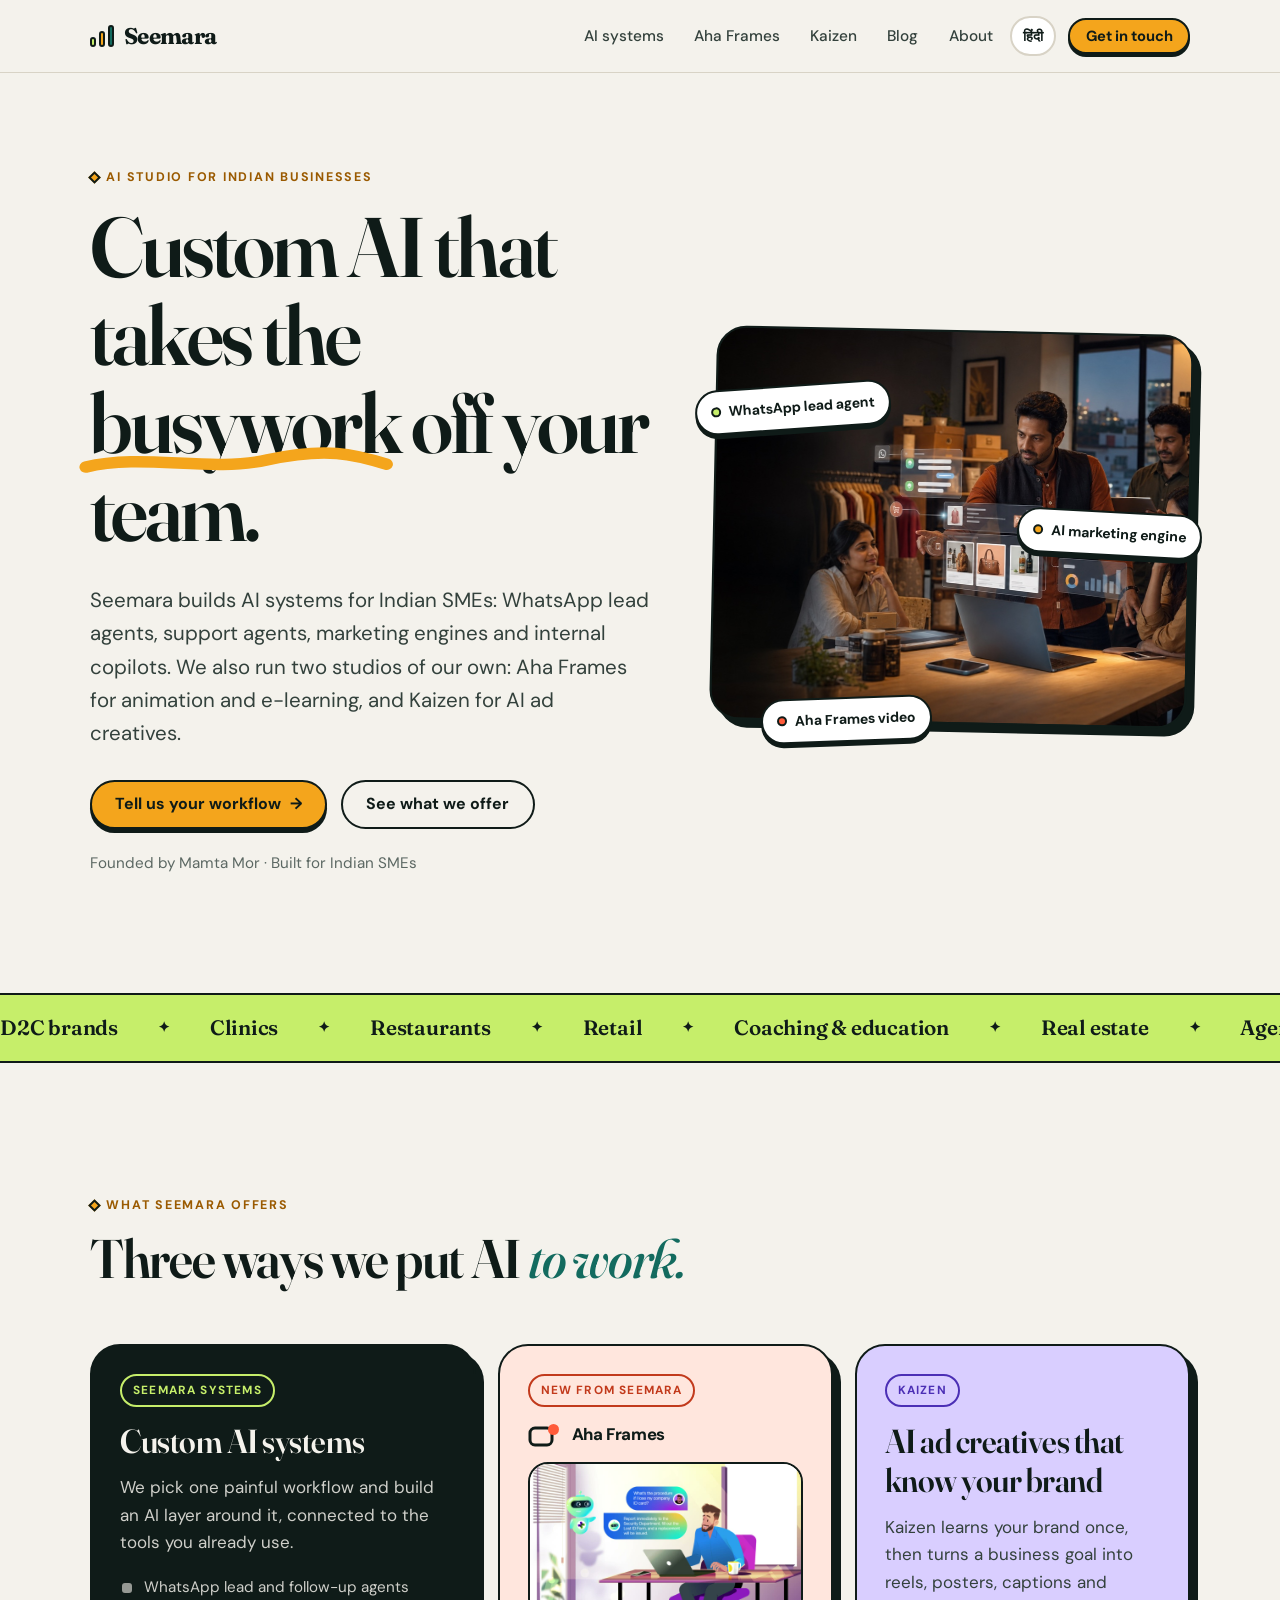
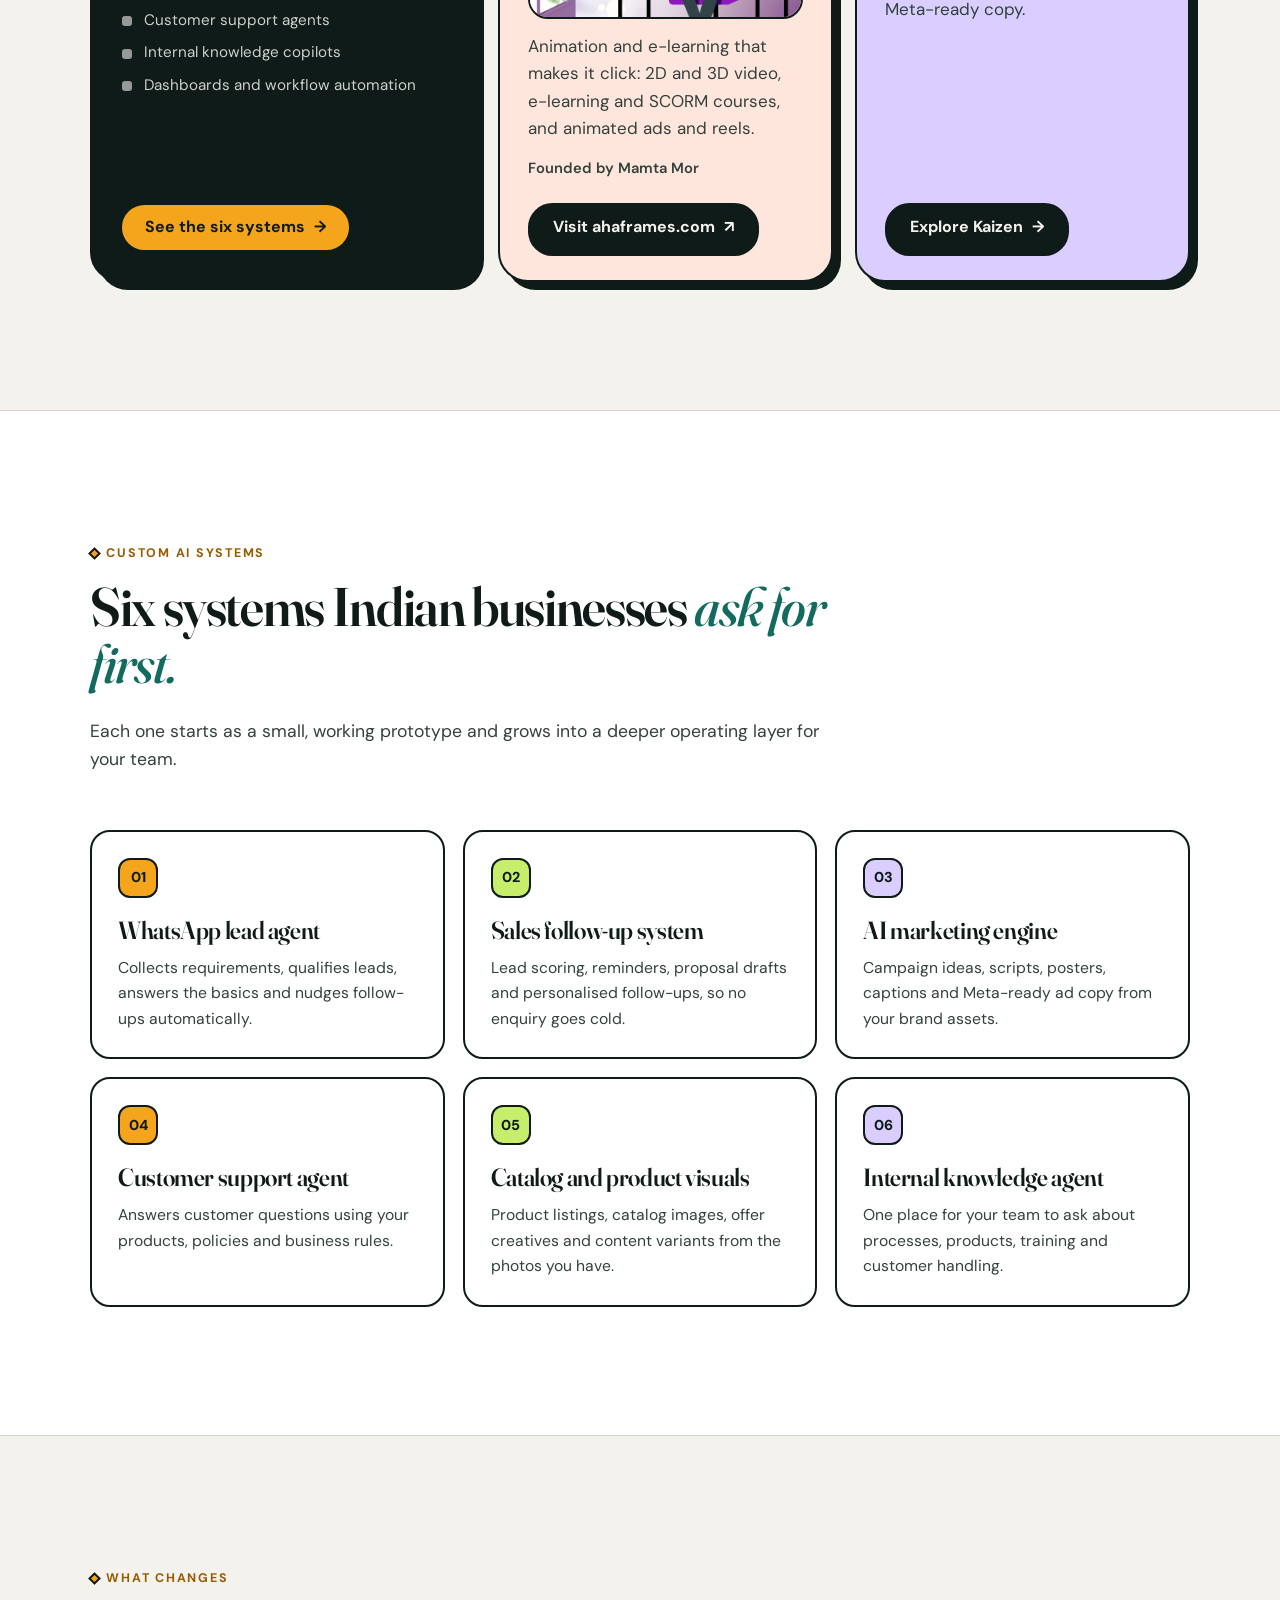
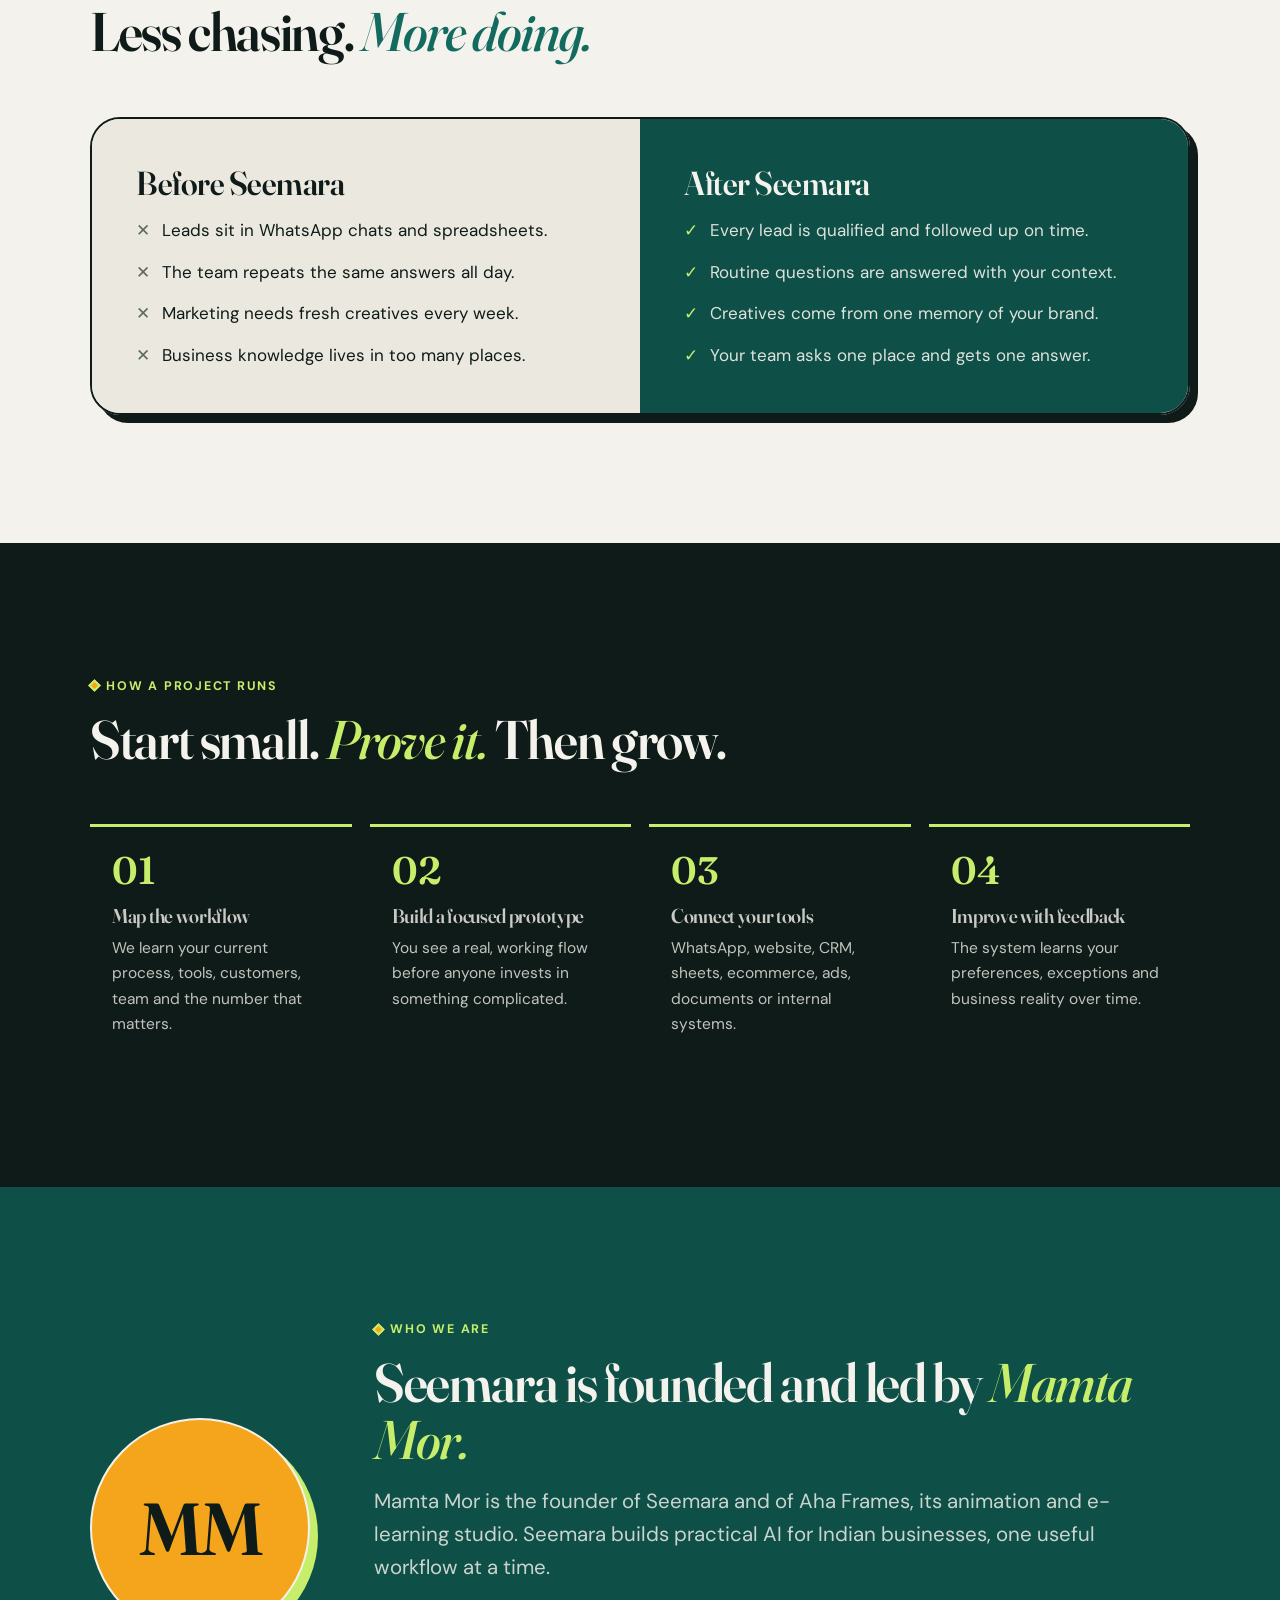
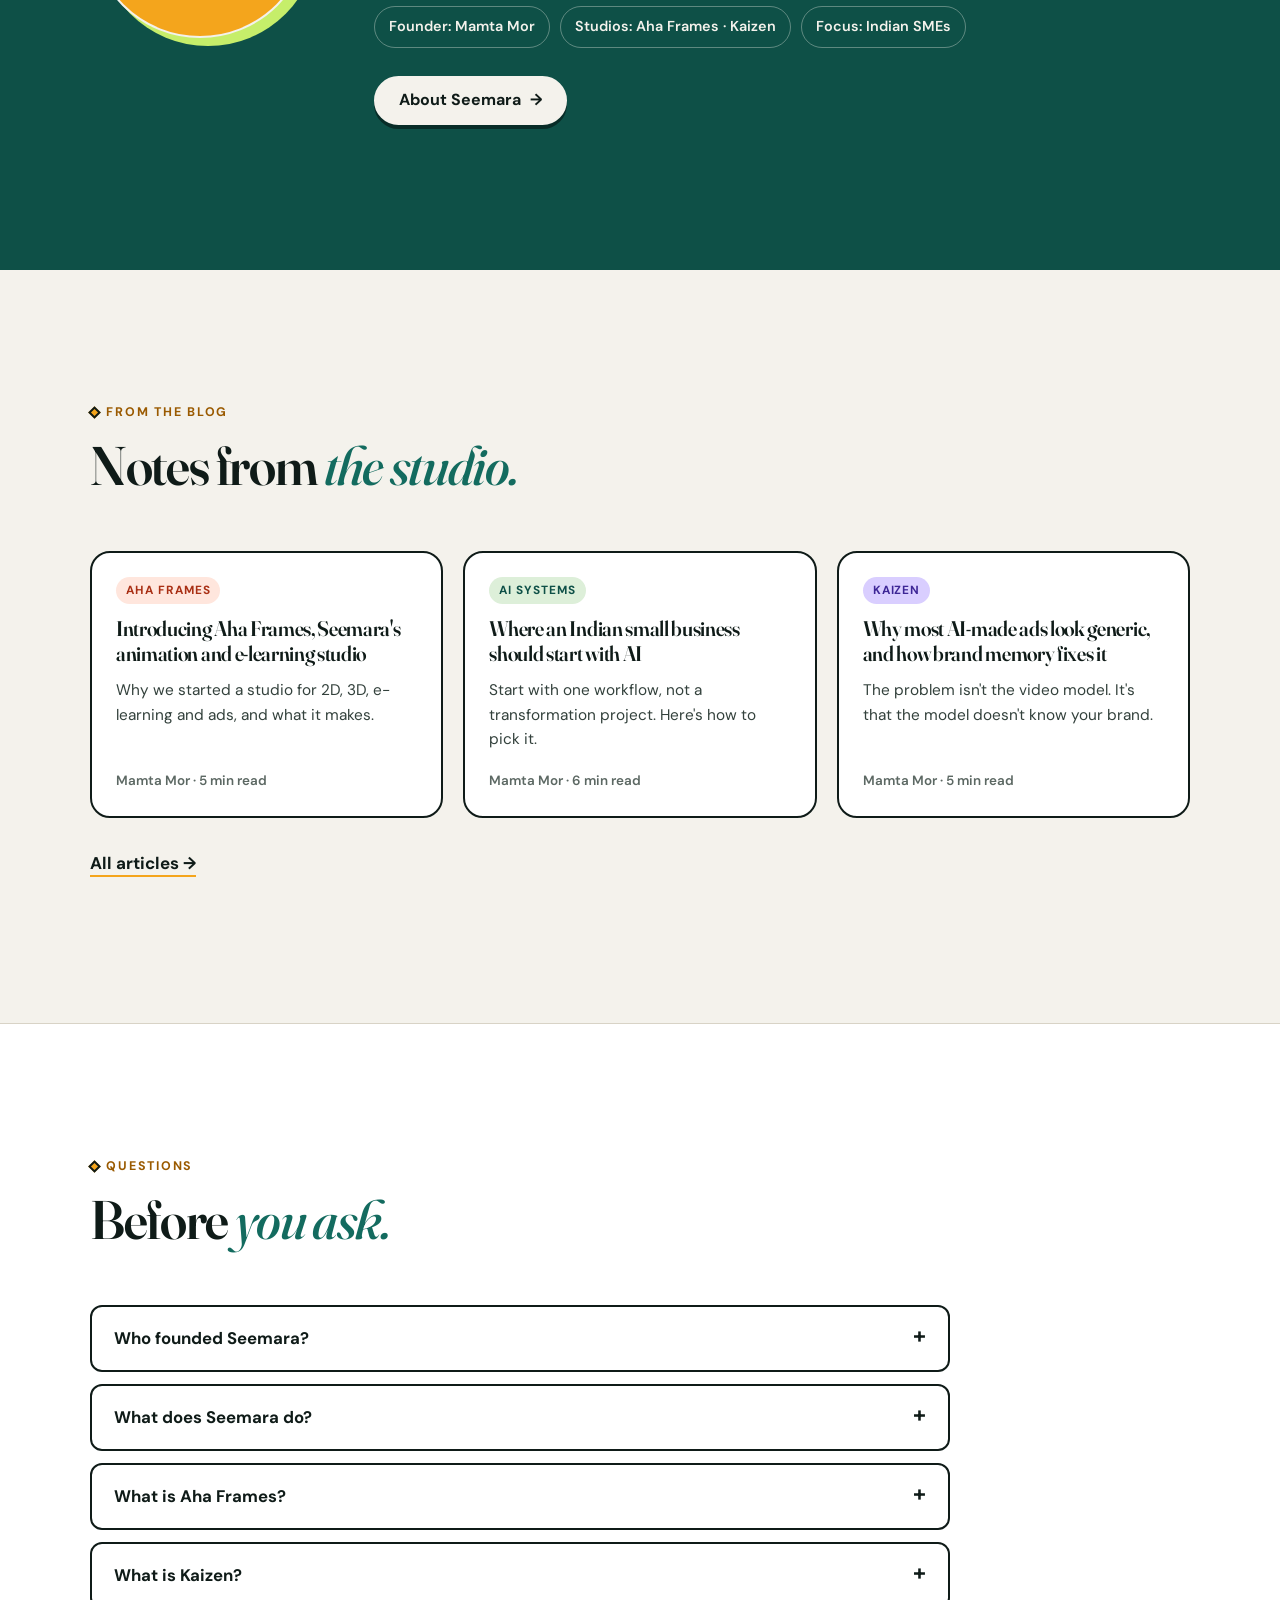
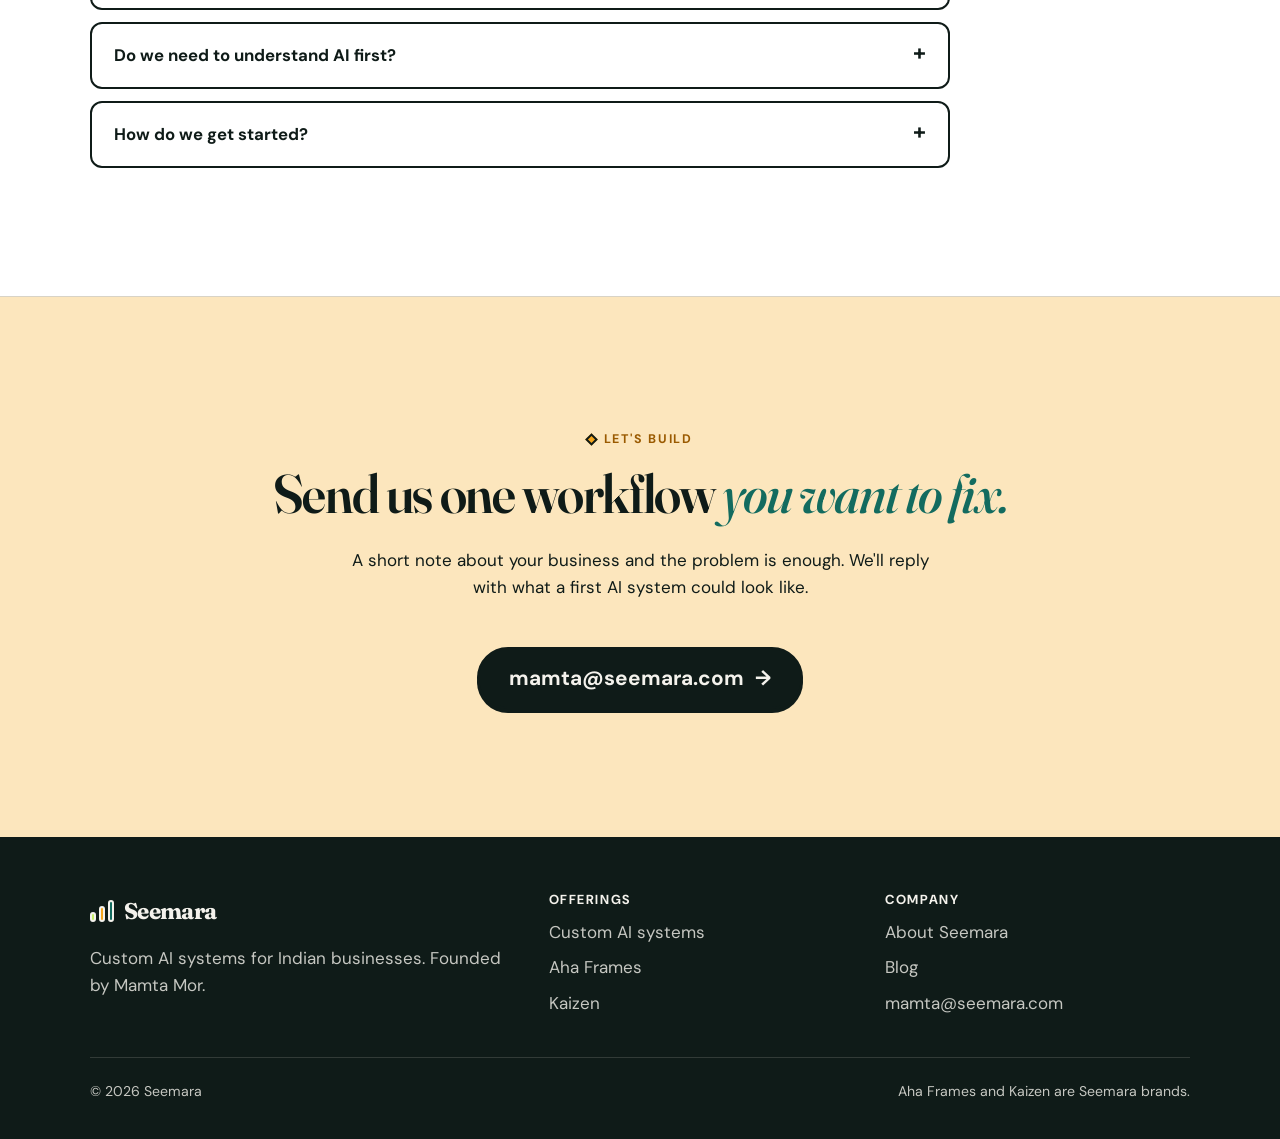
==== commit ebd33b59: "Correct founder name spelling to Mamta Mor Co-Authored-By: Claude Opus 5.5 <noreply@anthropic.com>" ====
--- a/index.html
+++ b/index.html
@@ -4,12 +4,12 @@
     <meta charset="UTF-8" />
     <meta name="viewport" content="width=device-width, initial-scale=1.0" />
     <title>Seemara | Custom AI systems for Indian businesses · Home of Aha Frames and Kaizen</title>
-    <meta name="description" content="Seemara, founded by Mamta More, builds custom AI systems for Indian SMEs: WhatsApp lead agents, support agents, AI marketing and internal copilots. Seemara also runs Aha Frames (animation and e-learning) and Kaizen (AI ad creatives)." />
+    <meta name="description" content="Seemara, founded by Mamta Mor, builds custom AI systems for Indian SMEs: WhatsApp lead agents, support agents, AI marketing and internal copilots. Seemara also runs Aha Frames (animation and e-learning) and Kaizen (AI ad creatives)." />
     <link rel="canonical" href="https://seemara.com/" />
     <meta property="og:type" content="website" />
     <meta property="og:site_name" content="Seemara" />
     <meta property="og:title" content="Seemara | Custom AI systems for Indian businesses" />
-    <meta property="og:description" content="Founded by Mamta More. Custom AI systems for Indian SMEs, plus Aha Frames (animation and e-learning) and Kaizen (AI ad creatives)." />
+    <meta property="og:description" content="Founded by Mamta Mor. Custom AI systems for Indian SMEs, plus Aha Frames (animation and e-learning) and Kaizen (AI ad creatives)." />
     <meta property="og:url" content="https://seemara.com/" />
     <meta property="og:image" content="https://seemara.com/assets/seemara-sme-ai-studio.jpg" />
     <meta name="twitter:card" content="summary_large_image" />
@@ -31,7 +31,7 @@
           "logo": "https://seemara.com/assets/seemara-logo.svg",
           "email": "mamta@seemara.com",
           "description": "Seemara builds custom AI systems for Indian small and medium businesses, and runs Aha Frames (an animation and e-learning studio) and Kaizen (AI ad creatives).",
-          "founder": { "@id": "https://seemara.com/#mamta-more" },
+          "founder": { "@id": "https://seemara.com/#mamta-mor" },
           "areaServed": { "@type": "Country", "name": "India" },
           "knowsAbout": ["AI agents", "WhatsApp automation", "Customer support automation", "AI marketing", "Animation", "E-learning", "SCORM courses"],
           "brand": [
@@ -46,15 +46,15 @@
           "name": "Aha Frames",
           "url": "https://ahaframes.com/",
           "description": "Aha Frames is Seemara's animation and e-learning studio: 2D and 3D video, e-learning and SCORM courses, animated ads and reels.",
-          "founder": { "@id": "https://seemara.com/#mamta-more" },
+          "founder": { "@id": "https://seemara.com/#mamta-mor" },
           "parentOrganization": { "@id": "https://seemara.com/#organization" }
         },
         {
           "@type": "Person",
-          "@id": "https://seemara.com/#mamta-more",
-          "name": "Mamta More",
+          "@id": "https://seemara.com/#mamta-mor",
+          "name": "Mamta Mor",
           "jobTitle": "Founder",
-          "url": "https://seemara.com/about.html#mamta-more",
+          "url": "https://seemara.com/about.html#mamta-mor",
           "worksFor": { "@id": "https://seemara.com/#organization" }
         },
         {
@@ -69,9 +69,9 @@
           "@type": "FAQPage",
           "@id": "https://seemara.com/#faq",
           "mainEntity": [
-            { "@type": "Question", "name": "Who founded Seemara?", "acceptedAnswer": { "@type": "Answer", "text": "Seemara was founded by Mamta More. She is also the founder of Aha Frames, Seemara's animation and e-learning studio." } },
+            { "@type": "Question", "name": "Who founded Seemara?", "acceptedAnswer": { "@type": "Answer", "text": "Seemara was founded by Mamta Mor. She is also the founder of Aha Frames, Seemara's animation and e-learning studio." } },
             { "@type": "Question", "name": "What does Seemara do?", "acceptedAnswer": { "@type": "Answer", "text": "Seemara builds custom AI systems for Indian small and medium businesses, such as WhatsApp lead agents, customer support agents, AI marketing engines and internal knowledge copilots. It also runs Aha Frames for animation and e-learning, and Kaizen for AI ad creatives." } },
-            { "@type": "Question", "name": "What is Aha Frames?", "acceptedAnswer": { "@type": "Answer", "text": "Aha Frames is Seemara's animation and e-learning studio, founded by Mamta More. It makes 2D and 3D video, e-learning and SCORM courses, and animated ads and reels for learning and marketing teams. Its website is ahaframes.com." } },
+            { "@type": "Question", "name": "What is Aha Frames?", "acceptedAnswer": { "@type": "Answer", "text": "Aha Frames is Seemara's animation and e-learning studio, founded by Mamta Mor. It makes 2D and 3D video, e-learning and SCORM courses, and animated ads and reels for learning and marketing teams. Its website is ahaframes.com." } },
             { "@type": "Question", "name": "What is Kaizen by Seemara?", "acceptedAnswer": { "@type": "Answer", "text": "Kaizen is Seemara's AI ad-creative product. It learns a brand's products, audience, voice and visual style, then turns a business goal into reels, posters, captions and Meta-ready ad copy." } },
             { "@type": "Question", "name": "Do we need to understand AI to work with Seemara?", "acceptedAnswer": { "@type": "Answer", "text": "No. You describe where your team loses time, misses leads, repeats answers or struggles to create content. Seemara maps the workflow, builds the AI layer and connects it to the tools you already use." } },
             { "@type": "Question", "name": "How do I contact Seemara?", "acceptedAnswer": { "@type": "Answer", "text": "Email mamta@seemara.com with a short note about your business and the workflow you want to improve." } }
@@ -119,7 +119,7 @@
               <a class="btn btn-saffron" href="mailto:mamta@seemara.com?subject=A%20workflow%20we%20want%20to%20improve"><span data-i18n="home.hero.cta">Tell us your workflow</span> <span class="arrow" aria-hidden="true">→</span></a>
               <a class="btn btn-ghost" href="#offerings" data-i18n="home.hero.secondary">See what we offer</a>
             </div>
-            <p class="hero-note" data-i18n="home.hero.note">Founded by Mamta More · Built for Indian SMEs</p>
+            <p class="hero-note" data-i18n="home.hero.note">Founded by Mamta Mor · Built for Indian SMEs</p>
           </div>
           <div class="hero-media">
             <div class="hero-frame">
@@ -168,7 +168,7 @@
               </span>
               <div class="offer-thumb"><img src="./assets/aha-frames-2d-sample.jpg" alt="A 2D animation frame from Aha Frames: an office worker asking an AI assistant a question" width="1280" height="720" loading="lazy" /></div>
               <p data-i18n="home.offer.aha.copy">Animation and e-learning that makes it click: 2D and 3D video, e-learning and SCORM courses, and animated ads and reels.</p>
-              <p class="founded-line" data-i18n="home.offer.aha.founder">Founded by Mamta More</p>
+              <p class="founded-line" data-i18n="home.offer.aha.founder">Founded by Mamta Mor</p>
               <div class="offer-cta"><a class="btn" href="https://ahaframes.com"><span data-i18n="home.offer.aha.cta">Visit ahaframes.com</span> <span class="arrow" aria-hidden="true">↗</span></a></div>
             </article>
 
@@ -253,10 +253,10 @@
           <div class="founder-badge reveal" aria-hidden="true">MM</div>
           <div class="reveal">
             <p class="kicker" data-i18n="home.founder.kicker">Who we are</p>
-            <h2><span data-i18n="home.founder.title1">Seemara is founded and led by</span> <em>Mamta More.</em></h2>
-            <p class="lead" data-i18n="home.founder.copy">Mamta More is the founder of Seemara and of Aha Frames, its animation and e-learning studio. Seemara builds practical AI for Indian businesses, one useful workflow at a time.</p>
+            <h2><span data-i18n="home.founder.title1">Seemara is founded and led by</span> <em>Mamta Mor.</em></h2>
+            <p class="lead" data-i18n="home.founder.copy">Mamta Mor is the founder of Seemara and of Aha Frames, its animation and e-learning studio. Seemara builds practical AI for Indian businesses, one useful workflow at a time.</p>
             <ul class="founder-facts">
-              <li data-i18n="home.founder.fact1">Founder: Mamta More</li>
+              <li data-i18n="home.founder.fact1">Founder: Mamta Mor</li>
               <li data-i18n="home.founder.fact2">Studios: Aha Frames · Kaizen</li>
               <li data-i18n="home.founder.fact3">Focus: Indian SMEs</li>
             </ul>
@@ -277,19 +277,19 @@
               <span class="post-topic aha">Aha Frames</span>
               <h3>Introducing Aha Frames, Seemara's animation and e-learning studio</h3>
               <p>Why we started a studio for 2D, 3D, e-learning and ads, and what it makes.</p>
-              <span class="post-meta">Mamta More · 5 min read</span>
+              <span class="post-meta">Mamta Mor · 5 min read</span>
             </a>
             <a class="post-card reveal" href="./blog/where-indian-smes-should-start-with-ai.html">
               <span class="post-topic systems">AI systems</span>
               <h3>Where an Indian small business should start with AI</h3>
               <p>Start with one workflow, not a transformation project. Here's how to pick it.</p>
-              <span class="post-meta">Mamta More · 6 min read</span>
+              <span class="post-meta">Mamta Mor · 6 min read</span>
             </a>
             <a class="post-card reveal" href="./blog/brand-memory-ai-ads.html">
               <span class="post-topic kaizen">Kaizen</span>
               <h3>Why most AI-made ads look generic, and how brand memory fixes it</h3>
               <p>The problem isn't the video model. It's that the model doesn't know your brand.</p>
-              <span class="post-meta">Mamta More · 5 min read</span>
+              <span class="post-meta">Mamta Mor · 5 min read</span>
             </a>
           </div>
           <p style="margin-top:32px"><a class="text-link" href="./blog/" data-i18n="home.blog.all">All articles →</a></p>
@@ -304,9 +304,9 @@
             <h2><span data-i18n="home.faq.title1">Before</span> <em data-i18n="home.faq.title2">you ask.</em></h2>
           </div>
           <div class="faq">
-            <details><summary data-i18n="home.faq.q1">Who founded Seemara?</summary><p data-i18n="home.faq.a1">Seemara was founded by Mamta More. She is also the founder of Aha Frames, Seemara's animation and e-learning studio.</p></details>
+            <details><summary data-i18n="home.faq.q1">Who founded Seemara?</summary><p data-i18n="home.faq.a1">Seemara was founded by Mamta Mor. She is also the founder of Aha Frames, Seemara's animation and e-learning studio.</p></details>
             <details><summary data-i18n="home.faq.q2">What does Seemara do?</summary><p data-i18n="home.faq.a2">Seemara builds custom AI systems for Indian small and medium businesses, such as WhatsApp lead agents, support agents, AI marketing engines and internal copilots. It also runs Aha Frames and Kaizen.</p></details>
-            <details><summary data-i18n="home.faq.q3">What is Aha Frames?</summary><p data-i18n="home.faq.a3">Aha Frames is Seemara's animation and e-learning studio, founded by Mamta More. It makes 2D and 3D video, e-learning and SCORM courses, and animated ads and reels. Visit ahaframes.com.</p></details>
+            <details><summary data-i18n="home.faq.q3">What is Aha Frames?</summary><p data-i18n="home.faq.a3">Aha Frames is Seemara's animation and e-learning studio, founded by Mamta Mor. It makes 2D and 3D video, e-learning and SCORM courses, and animated ads and reels. Visit ahaframes.com.</p></details>
             <details><summary data-i18n="home.faq.q4">What is Kaizen?</summary><p data-i18n="home.faq.a4">Kaizen is Seemara's AI ad-creative product. It learns your products, audience, voice and visual style, then turns a business goal into reels, posters, captions and Meta-ready copy.</p></details>
             <details><summary data-i18n="home.faq.q5">Do we need to understand AI first?</summary><p data-i18n="home.faq.a5">No. Tell us where your team loses time, misses leads, repeats answers or struggles to create content. We map the workflow, build the AI layer and connect it to your tools.</p></details>
             <details><summary data-i18n="home.faq.q6">How do we get started?</summary><p data-i18n="home.faq.a6">Email mamta@seemara.com with a short note about your business and one workflow you want to improve.</p></details>
@@ -330,7 +330,7 @@
         <div class="footer-grid">
           <div>
             <a class="brand" href="./index.html"><span class="brand-mark" aria-hidden="true"><span></span><span></span><span></span></span><span>Seemara</span></a>
-            <p style="margin-top:14px" data-i18n="footer.copy">Custom AI systems for Indian businesses. Founded by Mamta More.</p>
+            <p style="margin-top:14px" data-i18n="footer.copy">Custom AI systems for Indian businesses. Founded by Mamta Mor.</p>
           </div>
           <div>
             <h4>Offerings</h4>
